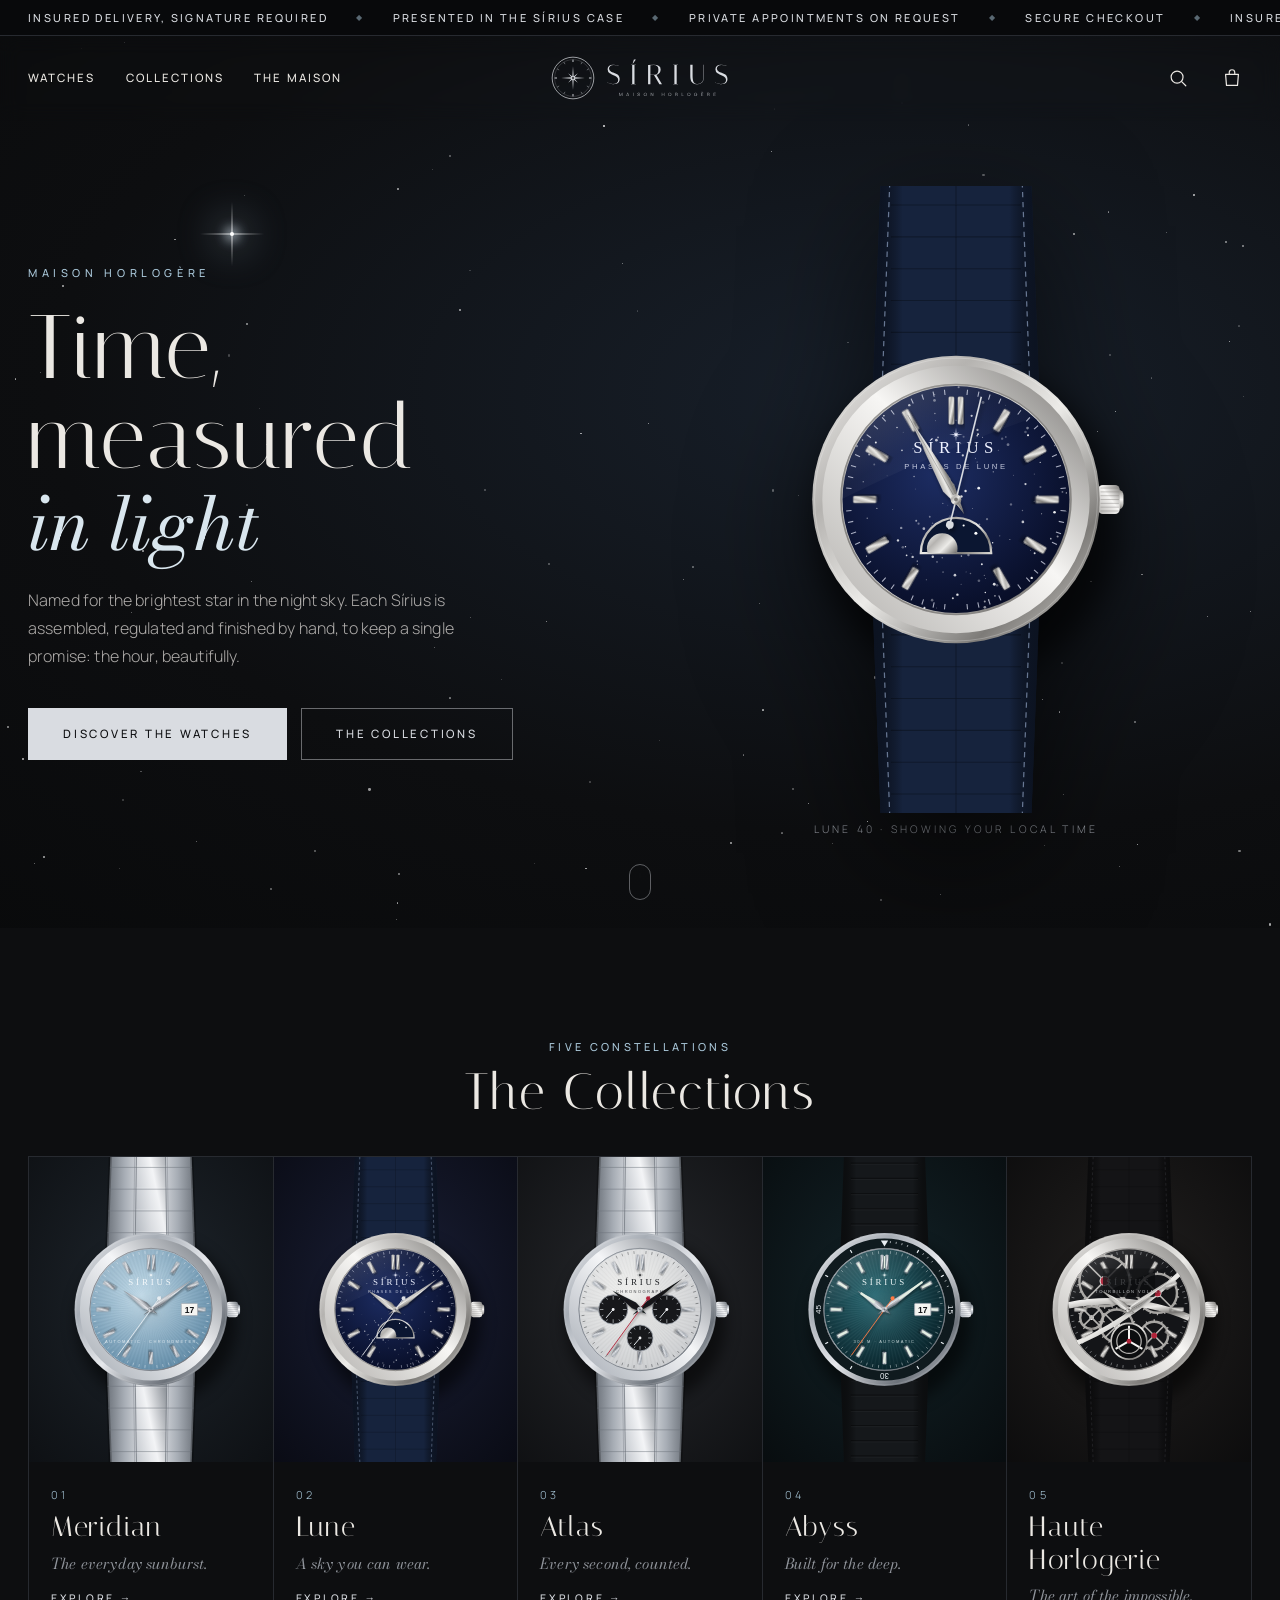
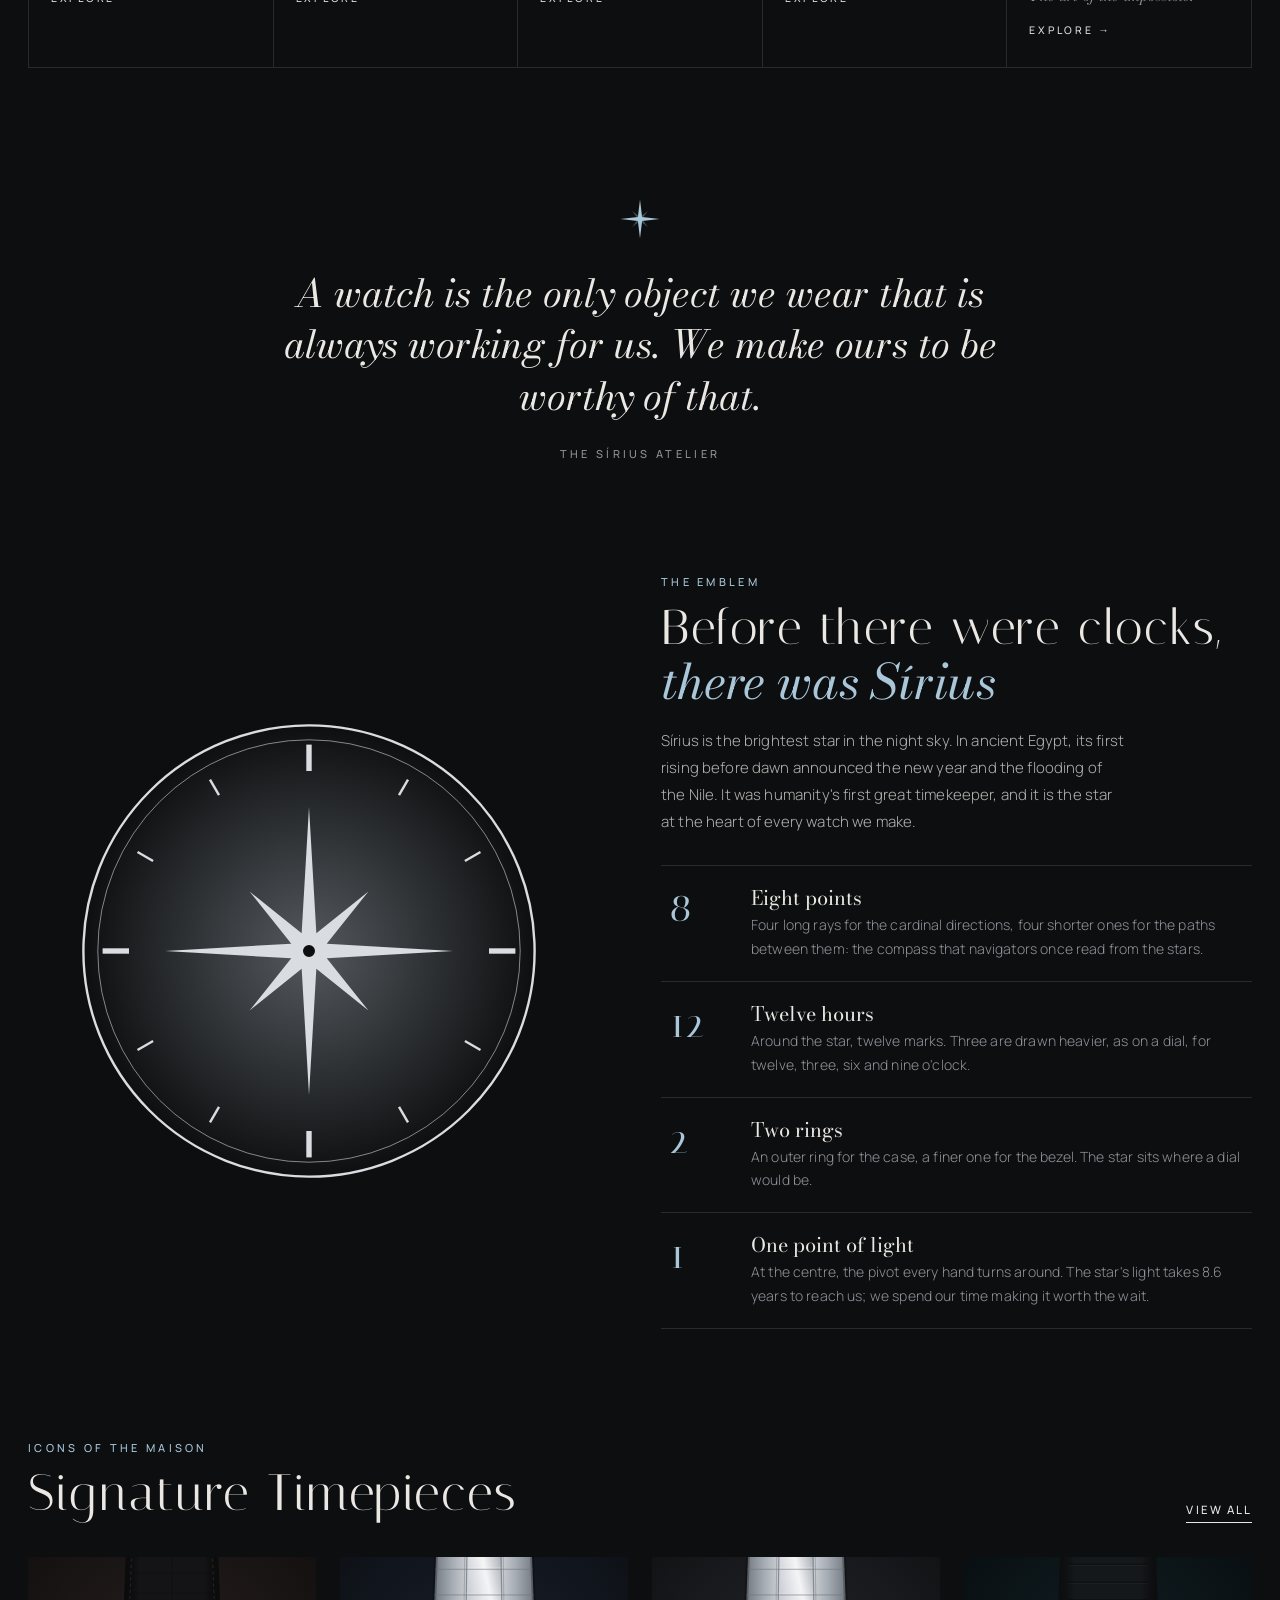
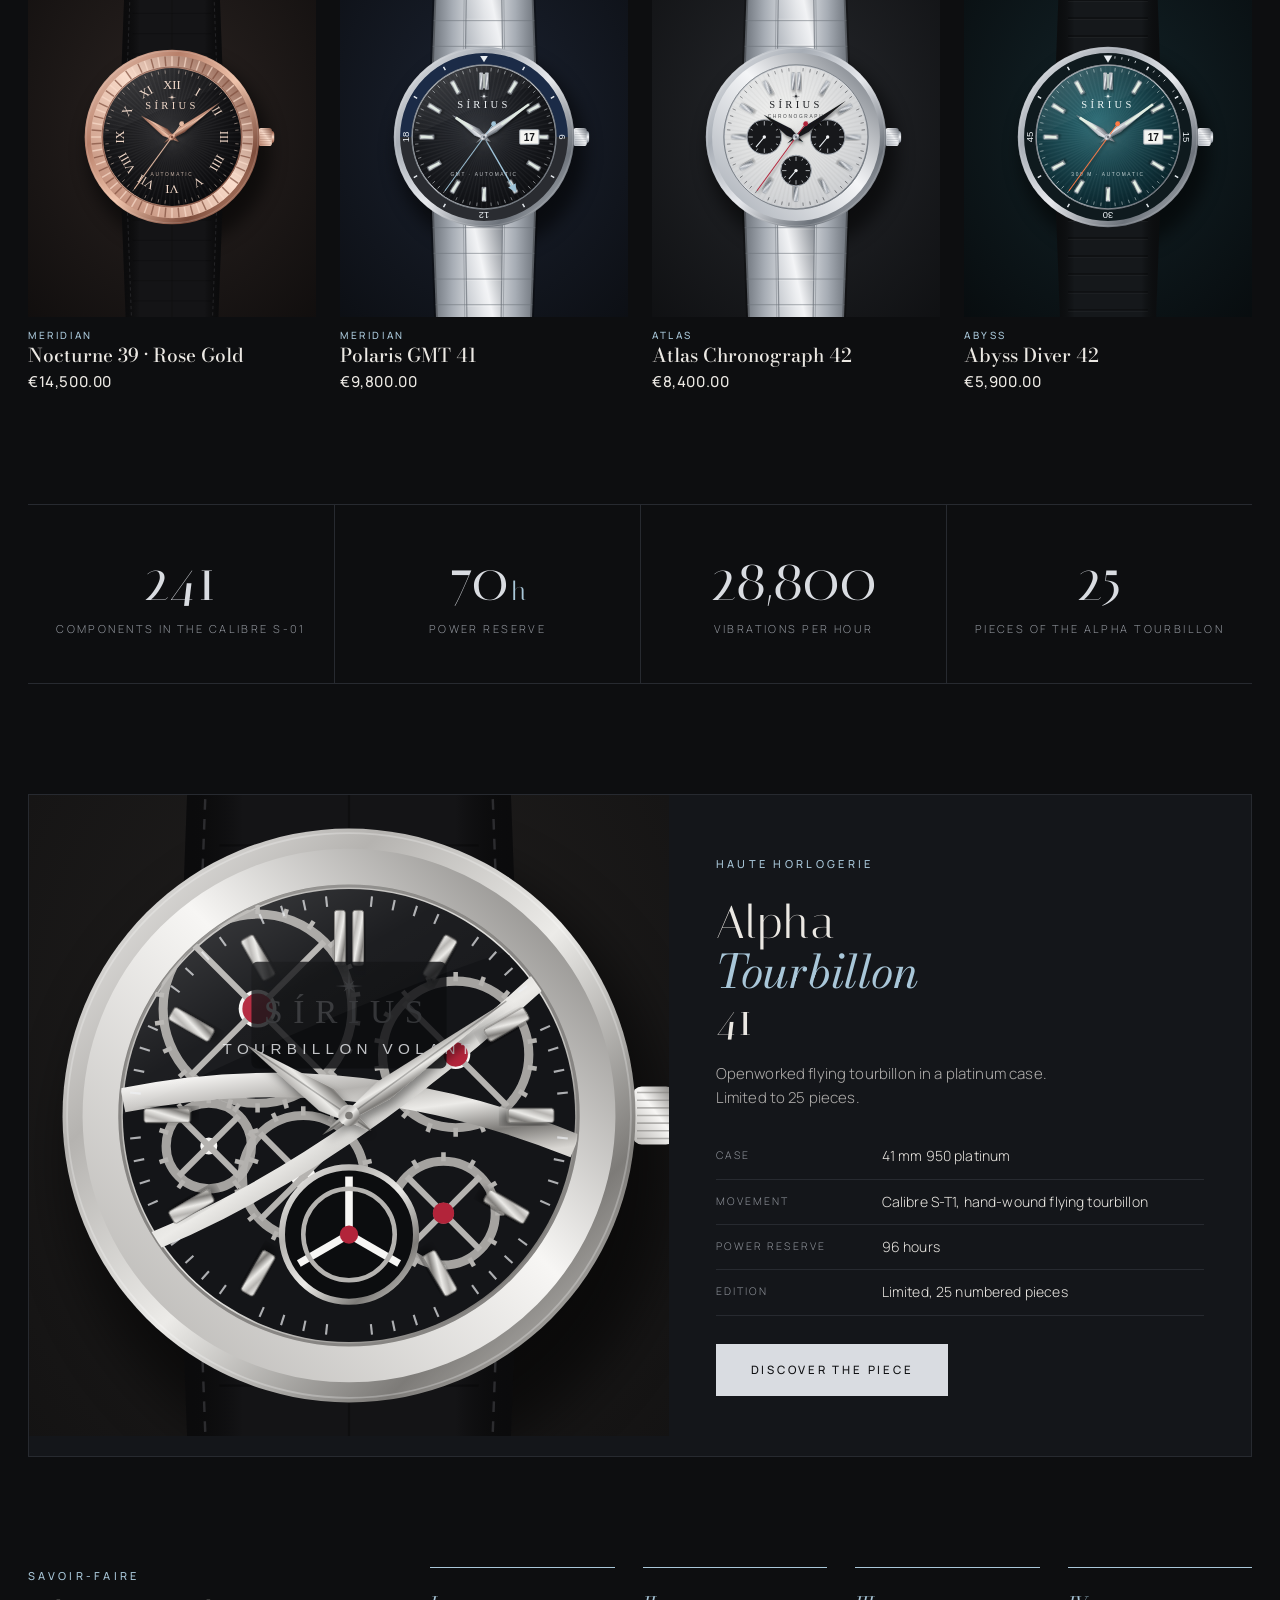
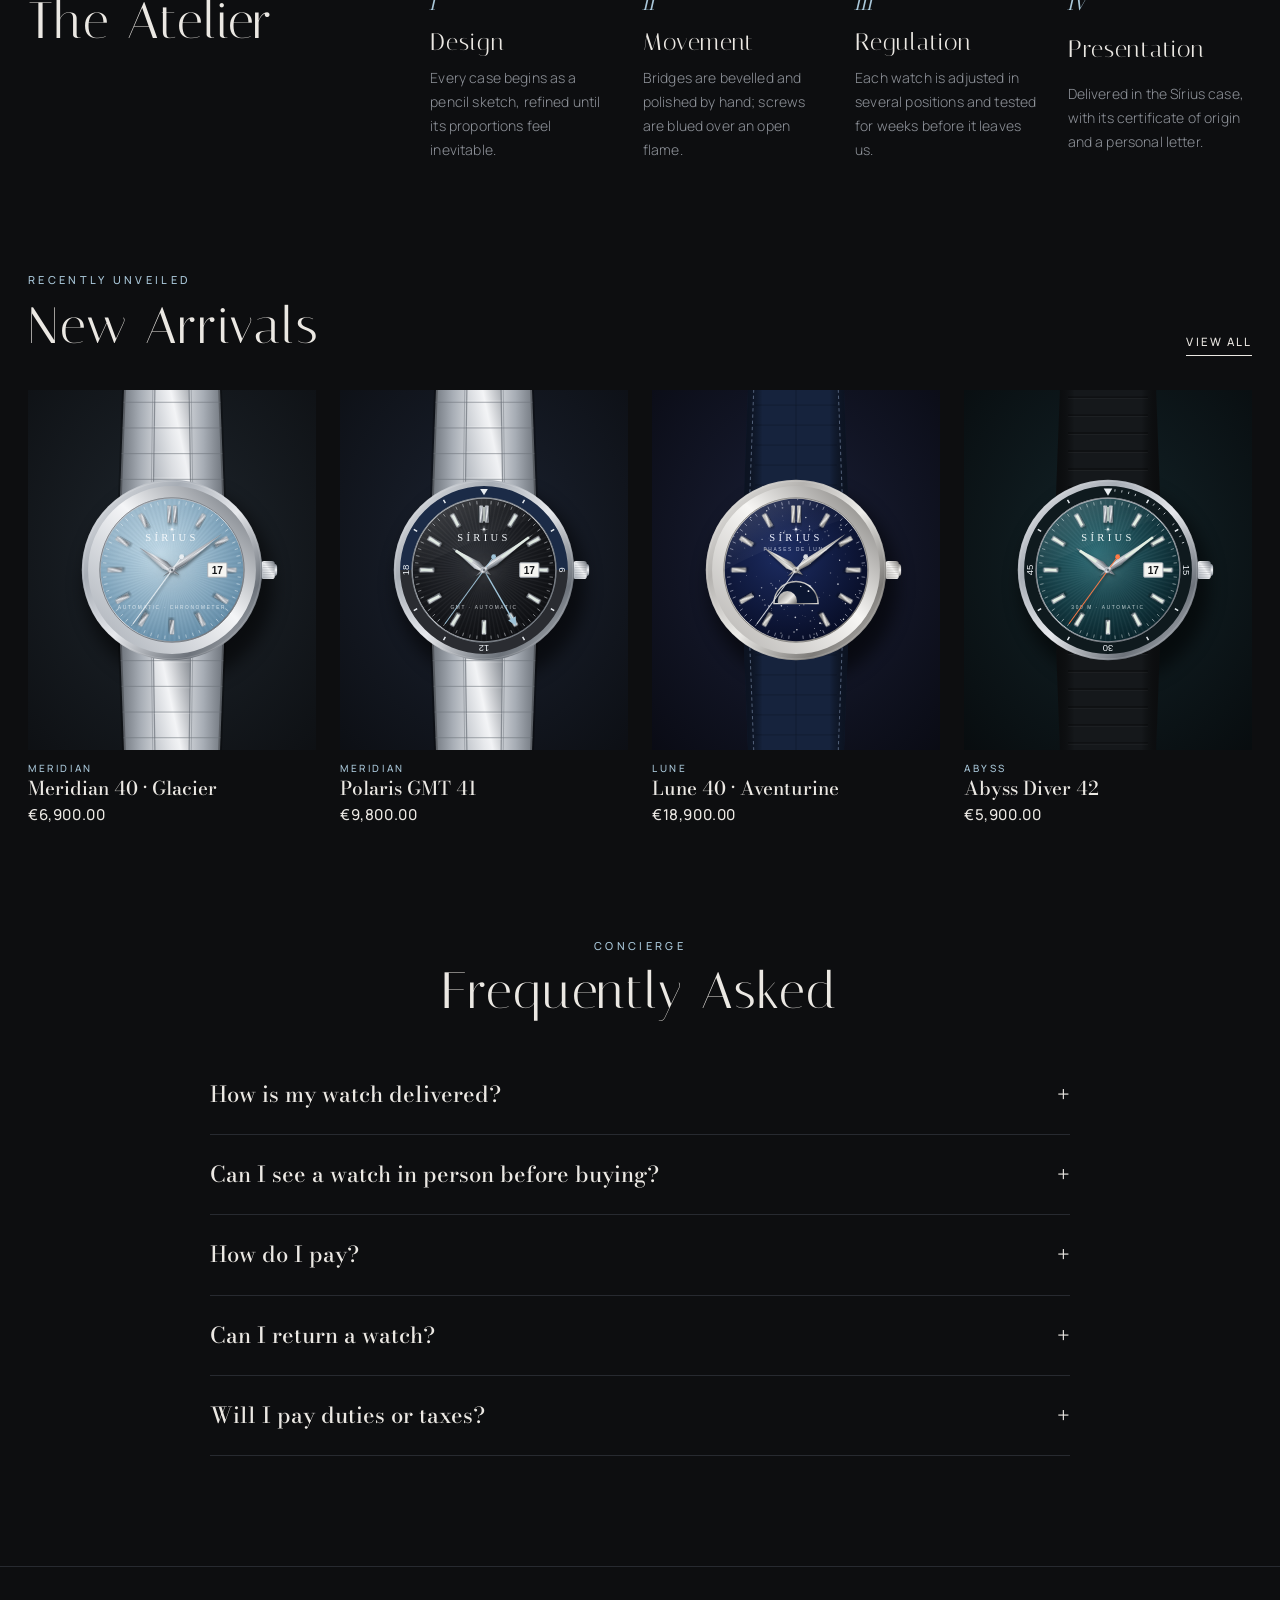
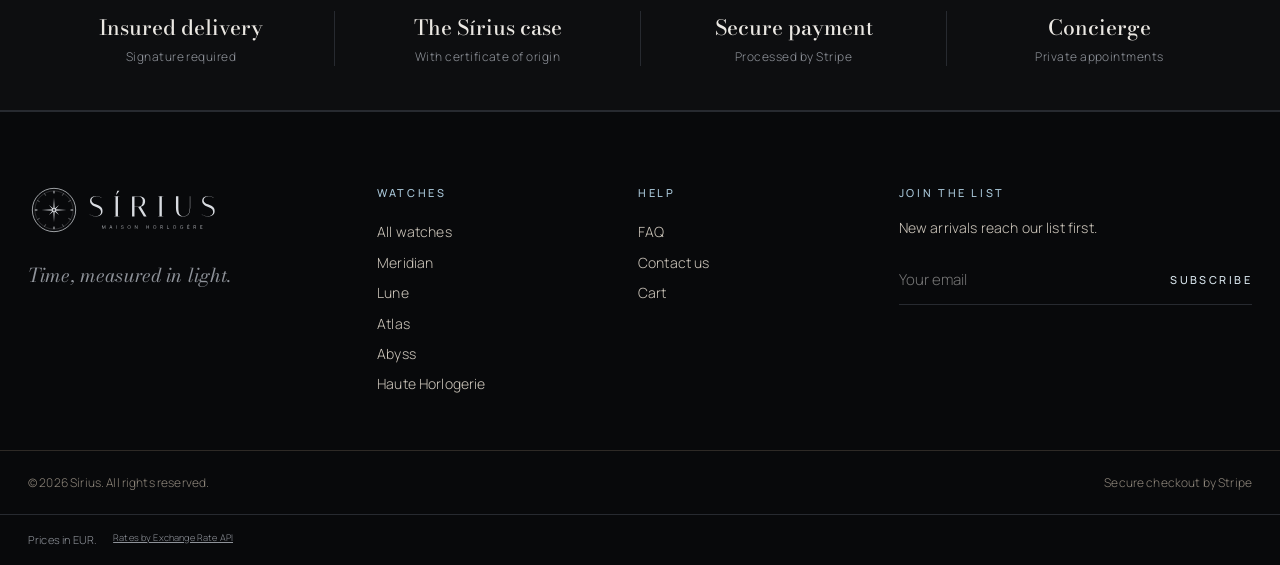
==== index.html @ 89862257 "Sírius: fine watch maison storefront - Built on the Vera/Reserve storefront: Stripe checkout, cart, " ====
<!doctype html>
<html lang="en">
<head>
  <title>Sírius — Maison Horlogère</title>
  <meta name="description" content="Sírius: fine watchmaking. Meridian, Lune, Atlas, Abyss and Haute Horlogerie timepieces.">
  <meta charset="utf-8">
  <meta name="viewport" content="width=device-width, initial-scale=1">
  <meta name="theme-color" content="#0d0e10">
  <link rel="icon" href="img/favicon.svg" type="image/svg+xml">
  <link rel="preload" href="fonts/italiana-latin-400-normal.woff2" as="font" type="font/woff2" crossorigin>
  <link rel="preload" href="fonts/manrope-latin-400-normal.woff2" as="font" type="font/woff2" crossorigin>
  <link rel="stylesheet" href="css/style.css">
  <script src="js/logo.js" defer></script>
  <script src="js/produtos.js" defer></script>
  <script src="js/relogio.js" defer></script>
  <script src="js/traducao.js" defer></script>
  <script src="js/moedas.js" defer></script>
  <script src="js/app.js" defer></script>
  <script src="js/home.js" defer></script>
</head>
<body class="home">
<main>
  <section class="hero" aria-label="Sírius">
    <div class="ceu" id="ceu" aria-hidden="true"></div>
    <div class="hero-grid">
      <div class="hero-txt">
        <small>Maison Horlogère</small>
        <h1>Time, measured <em>in light</em></h1>
        <p>Named for the brightest star in the night sky. Each Sírius is assembled, regulated and finished by hand, to keep a single promise: the hour, beautifully.</p>
        <div class="hero-ctas">
          <a href="colecao.html" class="btn btn-luz">Discover the watches</a>
          <a href="#colecoes" class="btn btn-vidro">The collections</a>
        </div>
      </div>
      <div class="hero-relogio-wrap"><div class="hero-relogio" id="hero-relogio"></div><p class="hero-legenda">Lune 40 · showing your local time</p></div>
    </div>
    <a href="#colecoes" class="hero-rolar" aria-label="Scroll down"><span></span></a>
  </section>

  <section class="secao revela" id="colecoes">
    <div class="secao-topo centro"><div><span class="sobretitulo">Five constellations</span><h2>The Collections</h2></div></div>
    <div class="colecoes-grid" id="colecoes-grid"></div>
  </section>

  <section class="manifesto revela">
    <svg class="estrela-m" viewBox="0 0 60 60" aria-hidden="true"><path d="M30 2 L33 27 L58 30 L33 33 L30 58 L27 33 L2 30 L27 27 Z" fill="currentColor"/><path d="M30 14 L32 28 L46 30 L32 32 L30 46 L28 32 L14 30 L28 28 Z" fill="currentColor" opacity=".35" transform="rotate(45 30 30)"/></svg>
    <p>A watch is the only object we wear that is always working for us. We make ours to be worthy of that.</p>
    <small>The Sírius Atelier</small>
  </section>

  <section class="secao revela" id="emblema">
    <div class="emblema">
      <div class="emblema-arte" id="emblema-arte" aria-hidden="true"></div>
      <div class="emblema-txt">
        <span class="sobretitulo">The emblem</span>
        <h2>Before there were clocks, <em>there was Sírius</em></h2>
        <p class="emblema-intro">Sírius is the brightest star in the night sky. In ancient Egypt, its first rising before dawn announced the new year and the flooding of the Nile. It was humanity's first great timekeeper, and it is the star at the heart of every watch we make.</p>
        <ol class="emblema-lista">
          <li data-parte="pontas"><span>8</span><div><h3>Eight points</h3><p>Four long rays for the cardinal directions, four shorter ones for the paths between them: the compass that navigators once read from the stars.</p></div></li>
          <li data-parte="indices"><span>12</span><div><h3>Twelve hours</h3><p>Around the star, twelve marks. Three are drawn heavier, as on a dial, for twelve, three, six and nine o'clock.</p></div></li>
          <li data-parte="anel"><span>2</span><div><h3>Two rings</h3><p>An outer ring for the case, a finer one for the bezel. The star sits where a dial would be.</p></div></li>
          <li data-parte="centro"><span>1</span><div><h3>One point of light</h3><p>At the centre, the pivot every hand turns around. The star's light takes 8.6 years to reach us; we spend our time making it worth the wait.</p></div></li>
        </ol>
      </div>
    </div>
  </section>

  <section class="secao revela">
    <div class="secao-topo"><div><span class="sobretitulo">Icons of the maison</span><h2>Signature Timepieces</h2></div><a href="colecao.html">View all</a></div>
    <div class="carrossel" data-colecao="best-sellers"></div>
  </section>

  <section class="secao revela" id="maison">
    <div class="numeros">
      <div><strong>241</strong><span>Components in the Calibre S-01</span></div>
      <div><strong>70<small>h</small></strong><span>Power reserve</span></div>
      <div><strong>28,800</strong><span>Vibrations per hour</span></div>
      <div><strong>25</strong><span>Pieces of the Alpha Tourbillon</span></div>
    </div>
  </section>

  <section class="secao revela"><div class="destaque" id="peca-destaque"></div></section>

  <section class="secao revela">
    <div class="atelier">
      <div><span class="sobretitulo">Savoir-faire</span><h2>The Atelier</h2></div>
      <ol class="etapas">
        <li><span>I</span><h3>Design</h3><p>Every case begins as a pencil sketch, refined until its proportions feel inevitable.</p></li>
        <li><span>II</span><h3>Movement</h3><p>Bridges are bevelled and polished by hand; screws are blued over an open flame.</p></li>
        <li><span>III</span><h3>Regulation</h3><p>Each watch is adjusted in several positions and tested for weeks before it leaves us.</p></li>
        <li><span>IV</span><h3>Presentation</h3><p>Delivered in the Sírius case, with its certificate of origin and a personal letter.</p></li>
      </ol>
    </div>
  </section>

  <section class="secao revela">
    <div class="secao-topo"><div><span class="sobretitulo">Recently unveiled</span><h2>New Arrivals</h2></div><a href="colecao.html?c=new-in">View all</a></div>
    <div class="carrossel" data-colecao="new-in"></div>
  </section>

  <section class="secao revela">
    <div class="secao-topo centro"><div><span class="sobretitulo">From our clients</span><h2>Testimonials</h2></div></div>
    <div id="avaliacoes-home"></div>
  </section>

  <section class="secao revela" id="faq">
    <div class="secao-topo centro"><div><span class="sobretitulo">Concierge</span><h2>Frequently Asked</h2></div></div>
    <div class="faq">
      <details><summary>How is my watch delivered?</summary><p>Every timepiece is shipped insured, in discreet packaging, and requires a signature on delivery. Tracking is sent by email.</p></details>
      <details><summary>Can I see a watch in person before buying?</summary><p>Yes. Contact our concierge to arrange a private appointment.</p></details>
      <details><summary>How do I pay?</summary><p>Pay securely by card (Visa, Mastercard, Amex and more), Apple Pay or Google Pay. Payments are processed by Stripe; we never see your card details.</p></details>
      <details><summary>Can I return a watch?</summary><p>You can request a return within 7 days of delivery, unworn, with its protective film, case and papers.</p></details>
      <details><summary>Will I pay duties or taxes?</summary><p>Depending on your country, import duties or taxes may be charged on delivery. These are set by your local customs office.</p></details>
    </div>
  </section>
</main>
</body>
</html>
---- css/style.css ----
/* fontes Sírius */
@font-face{font-family:"Italiana";font-weight:400;font-display:swap;src:url(../fonts/italiana-latin-400-normal.woff2) format("woff2")}
@font-face{font-family:"Bodoni Moda";font-weight:400;font-style:normal;font-display:swap;src:url(../fonts/bodoni-moda-latin-400-normal.woff2) format("woff2")}
@font-face{font-family:"Bodoni Moda";font-weight:500;font-style:normal;font-display:swap;src:url(../fonts/bodoni-moda-latin-500-normal.woff2) format("woff2")}
@font-face{font-family:"Bodoni Moda";font-weight:400;font-style:italic;font-display:swap;src:url(../fonts/bodoni-moda-latin-400-italic.woff2) format("woff2")}
@font-face{font-family:"Bodoni Moda";font-weight:500;font-style:italic;font-display:swap;src:url(../fonts/bodoni-moda-latin-500-italic.woff2) format("woff2")}
@font-face{font-family:"Manrope";font-weight:300;font-display:swap;src:url(../fonts/manrope-latin-300-normal.woff2) format("woff2")}
@font-face{font-family:"Manrope";font-weight:400;font-display:swap;src:url(../fonts/manrope-latin-400-normal.woff2) format("woff2")}
@font-face{font-family:"Manrope";font-weight:500;font-display:swap;src:url(../fonts/manrope-latin-500-normal.woff2) format("woff2")}
@font-face{font-family:"Manrope";font-weight:600;font-display:swap;src:url(../fonts/manrope-latin-600-normal.woff2) format("woff2")}
:root{
  --marfim:#faf7f2; --areia:#f1ebe2; --linho:#e6ddd0;
  --tinta:#171513; --cinza:#6f6860; --ouro:#a8864f; --ouro-claro:#d7c19a;
  --vinho:#5a1f24; --verde:#3f6b4a;
  --serif:"Cormorant Garamond","Didot",Georgia,serif;
  --sans:"Jost","Helvetica Neue",Arial,sans-serif;
  --max:1360px; --raio:2px;
}
*{box-sizing:border-box;margin:0;padding:0}
html{scroll-behavior:smooth}
body{background:var(--marfim);color:var(--tinta);font-family:var(--sans);font-weight:400;font-size:15px;line-height:1.6;-webkit-font-smoothing:antialiased;overflow-x:hidden}
img{display:block;max-width:100%}
a{color:inherit;text-decoration:none}
button{font:inherit;color:inherit;background:none;border:0;cursor:pointer}
input,textarea,select{font:inherit;color:inherit}
h1,h2,h3{font-family:var(--serif);font-weight:500;letter-spacing:.01em;line-height:1.15}
.ico svg{width:22px;height:22px;fill:none;stroke:currentColor;stroke-width:1.3;stroke-linecap:round;stroke-linejoin:round}

/* faixa de anúncio */
.anuncio{background:var(--tinta);color:var(--ouro-claro);overflow:hidden;white-space:nowrap;font-size:11px;letter-spacing:.22em;height:36px;display:flex;align-items:center}
.anuncio-track{display:inline-flex;gap:28px;animation:rola 60s linear infinite;padding-left:28px}
.anuncio-track i{font-style:normal;opacity:.5;font-size:8px;align-self:center}
@keyframes rola{to{transform:translateX(-50%)}}

/* topo */
.topo{position:sticky;top:0;z-index:40;background:rgba(250,247,242,.92);backdrop-filter:blur(10px);border-bottom:1px solid transparent;transition:border-color .3s,box-shadow .3s}
.topo.rolou{border-color:var(--linho);box-shadow:0 6px 24px rgba(23,21,19,.04)}
.topo-in{max-width:var(--max);margin:auto;height:76px;padding:0 28px;display:grid;grid-template-columns:1fr auto 1fr;align-items:center}
.logo img{height:46px;width:auto}
.nav-desk{display:flex;gap:30px;font-size:12px;letter-spacing:.18em;text-transform:uppercase}
.nav-desk a{position:relative;padding:6px 0}
.nav-desk a::after{content:"";position:absolute;left:0;bottom:0;height:1px;width:100%;background:currentColor;transform:scaleX(0);transform-origin:right;transition:transform .35s}
.nav-desk a:hover::after{transform:scaleX(1);transform-origin:left}
.topo .menu-btn{display:none}
.topo-acoes{justify-self:end;display:flex;gap:14px;align-items:center}
.ico{display:inline-flex;align-items:center;justify-content:center;width:40px;height:40px;position:relative}
.contador{position:absolute;top:2px;right:0;background:var(--tinta);color:var(--marfim);font-size:10px;font-weight:500;min-width:17px;height:17px;border-radius:9px;display:grid;place-items:center;padding:0 4px}

/* gavetas */
.veu{position:fixed;inset:0;background:rgba(23,21,19,.4);opacity:0;pointer-events:none;transition:opacity .35s;z-index:60}
.veu.on{opacity:1;pointer-events:auto}
.drawer,.menu-mob{position:fixed;top:0;bottom:0;z-index:70;background:var(--marfim);transition:transform .45s cubic-bezier(.2,.8,.2,1);display:flex;flex-direction:column}
.drawer{right:0;width:min(440px,100%);transform:translateX(100%)}
.menu-mob{left:0;width:min(340px,86%);transform:translateX(-100%);padding:20px 28px;gap:6px}
.menu-mob a{font-family:var(--serif);font-size:26px;padding:8px 0;border-bottom:1px solid var(--linho)}
.menu-mob .fechar{align-self:flex-end;margin-bottom:12px}
.drawer.aberto,.menu-mob.aberto{transform:none}
.drawer-topo{display:flex;justify-content:space-between;align-items:center;padding:20px 24px;border-bottom:1px solid var(--linho)}
.drawer-topo h3{font-size:26px}
.drawer-itens{flex:1;overflow:auto;padding:8px 24px}
.drawer-rodape{padding:20px 24px;border-top:1px solid var(--linho);display:grid;gap:10px}
.subtotal{display:flex;justify-content:space-between;font-size:16px}
.mini{font-size:12px;color:var(--cinza)}
.link-sub{text-align:center;font-size:12px;letter-spacing:.14em;text-transform:uppercase;text-decoration:underline;text-underline-offset:4px;color:var(--cinza)}
.vazio{text-align:center;padding:60px 0;display:grid;gap:18px;justify-items:center;color:var(--cinza)}
.vazio.grande{padding:120px 20px}
.vazio.grande h1{font-size:42px;color:var(--tinta)}

/* itens da sacola */
.item{display:grid;grid-template-columns:84px 1fr auto;gap:16px;padding:18px 0;border-bottom:1px solid var(--linho);align-items:start}
.item img{width:84px;aspect-ratio:4/5;object-fit:cover;background:var(--areia)}
.item-nome{font-family:var(--serif);font-size:19px;line-height:1.2;display:block}
.item-cor{font-size:12px;color:var(--cinza);display:block;margin:2px 0 10px}
.item-preco{text-align:right;font-weight:500;display:grid;gap:30px;justify-items:end}
.remover{font-size:11px;letter-spacing:.1em;text-transform:uppercase;color:var(--cinza);text-decoration:underline;text-underline-offset:3px;font-weight:400}
.qtd{display:inline-flex;align-items:center;border:1px solid var(--linho);height:34px}
.qtd button{width:32px;height:100%;font-size:16px}
.qtd span{min-width:26px;text-align:center;font-size:14px}
.qtd.grande{height:52px}.qtd.grande button{width:44px}

/* botões */
.btn{display:inline-flex;align-items:center;justify-content:center;gap:10px;background:var(--tinta);color:var(--marfim);height:52px;padding:0 34px;font-size:12px;letter-spacing:.22em;text-transform:uppercase;border:1px solid var(--tinta);border-radius:var(--raio);transition:background .3s,color .3s;cursor:pointer;list-style:none}
.btn:hover{background:transparent;color:var(--tinta)}
.btn-claro{background:transparent;color:var(--tinta)}
.btn-claro:hover{background:var(--tinta);color:var(--marfim)}
.btn-full{width:100%}
.btn-ouro{background:var(--marfim);color:var(--tinta);border-color:var(--marfim)}
.btn-ouro:hover{background:transparent;color:var(--marfim)}

/* seções */
.secao{max-width:var(--max);margin:auto;padding:88px 28px 0}
.secao-topo{display:flex;justify-content:space-between;align-items:end;gap:20px;margin-bottom:34px}
.secao-topo h2{font-size:clamp(32px,4vw,48px)}
.secao-topo p{color:var(--cinza);margin-top:6px}
.secao-topo a{font-size:12px;letter-spacing:.18em;text-transform:uppercase;border-bottom:1px solid;padding-bottom:3px;white-space:nowrap}
.sobretitulo{font-size:11px;letter-spacing:.32em;text-transform:uppercase;color:var(--ouro);display:block;margin-bottom:8px}

/* carrossel */
.carrossel{position:relative}
.car-trilho{display:grid;grid-auto-flow:column;grid-auto-columns:calc((100% - 72px)/4);gap:24px;overflow-x:auto;scroll-snap-type:x mandatory;scrollbar-width:none}
.car-trilho::-webkit-scrollbar{display:none}
.car-trilho .card{scroll-snap-align:start}
.car-btn{position:absolute;top:38%;z-index:5;width:46px;height:46px;border-radius:50%;background:var(--marfim);box-shadow:0 4px 18px rgba(0,0,0,.1);display:grid;place-items:center;opacity:0;transition:opacity .3s}
.carrossel:hover .car-btn{opacity:1}
.car-btn.esq{left:-14px}.car-btn.dir{right:-14px}
.car-btn svg{width:18px;height:18px;fill:none;stroke:currentColor;stroke-width:1.5}

/* card */
.card{position:relative}
.card-img{position:relative;display:block;aspect-ratio:4/5;overflow:hidden;background:var(--areia)}
.card-img img{position:absolute;inset:0;width:100%;height:100%;object-fit:cover;transition:opacity .6s,transform 1.2s cubic-bezier(.2,.8,.2,1)}
.card-img img.b{opacity:0}
.card:hover .card-img img.a{transform:scale(1.04)}
.card:hover .card-img img.b{opacity:1}
.selo-off{position:absolute;top:12px;left:12px;z-index:2;background:var(--tinta);color:var(--marfim);font-size:11px;letter-spacing:.1em;padding:4px 10px}
.add-rapido{position:absolute;left:12px;right:12px;top:calc((100%) - 0px);z-index:3}
.card .add-rapido{top:auto;bottom:auto;margin-top:-58px;position:relative;left:0;right:0;display:block;width:calc(100% - 24px);margin-left:12px;height:44px;background:rgba(250,247,242,.95);font-size:11px;letter-spacing:.18em;text-transform:uppercase;opacity:0;transform:translateY(8px);transition:.35s}
.card:hover .add-rapido{opacity:1;transform:none}
.add-rapido:hover{background:var(--tinta);color:var(--marfim)}
.card-info{padding-top:24px;display:grid;gap:2px}
.card-nome{font-family:var(--serif);font-size:20px;line-height:1.2}
.precos{display:flex;gap:10px;align-items:baseline;flex-wrap:wrap}
.precos s{color:var(--cinza);font-size:13px}
.precos strong{font-weight:500}
.precos em{font-style:normal;font-size:12px;color:var(--verde);letter-spacing:.04em}
.parc{font-size:12px;color:var(--cinza)}

/* banner duplo / editorial */
.duplo{display:grid;grid-template-columns:1fr 1fr;gap:24px}
.duplo a{position:relative;aspect-ratio:4/5;overflow:hidden;display:flex;align-items:flex-end;color:var(--marfim)}
.duplo .fundo{position:absolute;inset:0;background-size:cover;background-position:center;transition:transform 1.4s cubic-bezier(.2,.8,.2,1)}
.duplo a:hover .fundo{transform:scale(1.05)}
.duplo a::after{content:"";position:absolute;inset:0;background:linear-gradient(180deg,transparent 50%,rgba(0,0,0,.5))}
.duplo div.txt{position:relative;z-index:2;padding:36px}
.duplo h3{font-size:clamp(30px,3.4vw,46px);font-weight:400}
.duplo span{font-size:11px;letter-spacing:.24em;text-transform:uppercase;border-bottom:1px solid;padding-bottom:3px}

.manifesto{text-align:center;max-width:820px;margin:auto;padding:110px 28px 0}
.manifesto .losango{width:44px;margin:0 auto 26px;color:var(--ouro)}
.manifesto p{font-family:var(--serif);font-size:clamp(26px,3.2vw,40px);line-height:1.3;font-style:italic}
.manifesto small{display:block;margin-top:22px;font-size:11px;letter-spacing:.3em;text-transform:uppercase;color:var(--cinza)}

/* avaliações */
.aval-grid{display:grid;grid-template-columns:repeat(3,1fr);gap:24px}
.aval{background:var(--areia);padding:32px;display:grid;gap:16px;align-content:start}
.aval blockquote{font-family:var(--serif);font-size:20px;line-height:1.4}
.aval figcaption{font-size:13px;color:var(--cinza);display:flex;flex-wrap:wrap;gap:4px 8px;align-items:center}
.aval figcaption strong{color:var(--tinta);font-weight:500}
.verif{font-size:10px;letter-spacing:.14em;text-transform:uppercase;color:var(--verde);border:1px solid currentColor;padding:1px 6px}
.estrelas{color:var(--ouro);letter-spacing:3px;font-size:15px}
.estrelas i{font-style:normal;color:var(--linho)}
.aval-vazio{color:var(--cinza);padding:10px 0 24px;font-size:15px}
.aval-form-wrap{margin-top:26px}
.aval-form-wrap summary::-webkit-details-marker{display:none}
.aval-form{margin-top:20px;max-width:560px;display:grid;gap:12px}
.aval-form input,.aval-form textarea{width:100%;background:transparent;border:1px solid var(--linho);padding:14px 16px;border-radius:var(--raio);outline:none}
.aval-form input:focus,.aval-form textarea:focus{border-color:var(--tinta)}
.nota-sel{display:flex;flex-direction:row-reverse;justify-content:flex-end;gap:4px}
.nota-sel input{position:absolute;opacity:0;width:0}
.nota-sel label{font-size:28px;color:var(--linho);cursor:pointer;transition:color .2s}
.nota-sel input:checked~label,.nota-sel label:hover,.nota-sel label:hover~label{color:var(--ouro)}
.ok{font-family:var(--serif);font-size:20px;padding:10px 0}

/* faq */
.faq{max-width:860px;margin:auto}
.faq details{border-bottom:1px solid var(--linho)}
.faq summary,.pdp-info details summary{list-style:none;cursor:pointer;padding:22px 0;display:flex;justify-content:space-between;align-items:center;font-family:var(--serif);font-size:22px}
.faq summary::-webkit-details-marker,.pdp-info summary::-webkit-details-marker{display:none}
.faq summary::after,.pdp-info details summary::after{content:"+";font-family:var(--sans);font-weight:300;font-size:22px;transition:transform .3s}
.faq details[open] summary::after,.pdp-info details[open] summary::after{transform:rotate(45deg)}
.faq details p{padding:0 0 24px;color:var(--cinza);max-width:68ch}

/* selos e rodapé */
.selos{max-width:var(--max);margin:110px auto 0;padding:44px 28px;display:grid;grid-template-columns:repeat(4,1fr);border-top:1px solid var(--linho);border-bottom:1px solid var(--linho)}
.selos div{text-align:center;display:grid;gap:2px;padding:0 10px}
.selos div+div{border-left:1px solid var(--linho)}
.selos strong{font-family:var(--serif);font-size:21px;font-weight:500}
.selos span{font-size:12px;color:var(--cinza);letter-spacing:.04em}
.rodape{background:var(--tinta);color:#cfc8bd;margin-top:0}
.rodape-in{max-width:var(--max);margin:auto;padding:72px 28px 50px;display:grid;grid-template-columns:1.4fr 1fr 1fr 1.6fr;gap:40px}
.rodape-marca img{height:52px;width:auto;filter:invert(1) sepia(.35) saturate(1.4) hue-rotate(-10deg) brightness(.92)}
.rodape-marca p{margin-top:18px;font-family:var(--serif);font-size:19px;font-style:italic;color:#e9e2d6;max-width:24ch}
.rodape h4{font-family:var(--sans);font-size:11px;letter-spacing:.24em;text-transform:uppercase;color:var(--ouro-claro);font-weight:500;margin-bottom:16px}
.rodape-in>div:not(.rodape-marca) a{display:block;padding:4px 0;font-size:14px;transition:color .2s}
.rodape-in a:hover{color:#fff}
.news p{font-size:14px;margin-bottom:16px}
.news-form{display:flex;border-bottom:1px solid #5d5750}
.news-form input{flex:1;background:transparent;border:0;outline:0;padding:12px 0;color:#fff}
.news-form button{font-size:11px;letter-spacing:.22em;text-transform:uppercase;color:var(--ouro-claro)}
.news .ok{color:#fff}
.rodape-base{max-width:var(--max);margin:auto;padding:22px 28px;border-top:1px solid #2e2a26;display:flex;justify-content:space-between;gap:12px;flex-wrap:wrap;font-size:12px;color:#8d857a}
.whats-flutuante{position:fixed;right:22px;bottom:22px;z-index:50;width:56px;height:56px;border-radius:50%;background:#25d366;display:grid;place-items:center;box-shadow:0 8px 24px rgba(0,0,0,.2);transition:transform .3s}
.whats-flutuante:hover{transform:scale(1.07)}
.whats-flutuante svg{width:30px;height:30px;fill:#fff}

/* coleção */
.col-cabeca{max-width:var(--max);margin:auto;padding:64px 28px 28px;text-align:center}
.col-cabeca h1{font-size:clamp(40px,5vw,64px)}
.col-barra{max-width:var(--max);margin:auto;padding:0 28px 30px;display:flex;justify-content:space-between;align-items:center;gap:16px;flex-wrap:wrap;border-bottom:1px solid var(--linho)}
.col-barra input,.col-barra select{background:transparent;border:1px solid var(--linho);height:44px;padding:0 14px;border-radius:var(--raio);outline:none;min-width:220px}
.col-barra span{font-size:13px;color:var(--cinza)}
.grid{max-width:var(--max);margin:auto;padding:40px 28px 0;display:grid;grid-template-columns:repeat(4,1fr);gap:48px 24px}

/* produto */
.produto-wrap{max-width:var(--max);margin:auto;padding:0 28px}
.migalha{font-size:12px;color:var(--cinza);padding:24px 0;letter-spacing:.04em}
.migalha a:hover{color:var(--tinta)}
.pdp{display:grid;grid-template-columns:1.25fr 1fr;gap:64px;align-items:start}
.galeria{display:grid;grid-template-columns:76px 1fr;gap:16px;position:sticky;top:100px}
.thumbs{display:grid;gap:10px;align-content:start}
.thumbs button{aspect-ratio:4/5;overflow:hidden;opacity:.55;border:1px solid transparent;transition:.25s}
.thumbs button.ativo{opacity:1;border-color:var(--tinta)}
.thumbs img{width:100%;height:100%;object-fit:cover}
.foto-principal{position:relative;aspect-ratio:4/5;background:var(--areia);overflow:hidden}
.foto-principal img{width:100%;height:100%;object-fit:cover}
.pdp-info{display:grid;gap:18px;padding-top:6px}
.pdp-info h1{font-size:clamp(36px,3.6vw,52px)}
.pdp-nota{display:flex;gap:8px;align-items:center;font-size:13px;color:var(--cinza)}
.precos.grande s{font-size:16px}.precos.grande strong{font-size:26px}
.opcao span{font-size:13px;letter-spacing:.06em}
.cores{display:flex;gap:8px;flex-wrap:wrap;margin-top:10px}
.cores button{border:1px solid var(--linho);padding:9px 16px;font-size:13px;transition:.2s}
.cores button.ativo{border-color:var(--tinta);background:var(--tinta);color:var(--marfim)}
.pdp-acoes{display:grid;grid-template-columns:auto 1fr;gap:12px;margin-top:6px}
.garantias{list-style:none;display:grid;gap:6px;font-size:14px;padding:18px 0;border-top:1px solid var(--linho);border-bottom:1px solid var(--linho);color:var(--cinza)}
.pdp-info details{border-bottom:1px solid var(--linho)}
.pdp-info details summary{font-size:19px;padding:16px 0}
.pdp-info details p{padding:0 0 18px;color:var(--cinza)}

/* carrinho */
.carrinho-wrap{max-width:var(--max);margin:auto;padding:0 28px}
.titulo-pag{font-size:clamp(40px,5vw,60px);padding:56px 0 30px}
.carrinho-grid{display:grid;grid-template-columns:1.6fr 1fr;gap:56px;align-items:start}
.carrinho-itens .item{grid-template-columns:120px 1fr auto}
.carrinho-itens .item img{width:120px}
.resumo{background:var(--areia);padding:32px;display:grid;gap:14px;position:sticky;top:100px}
.resumo h3{font-size:26px;margin-bottom:6px}
.linha{display:flex;justify-content:space-between;font-size:14px}
.linha.total{font-size:17px;padding-top:14px;border-top:1px solid var(--linho)}
.verde{color:var(--verde)}

/* revelar */
.revela{opacity:0;transform:translateY(26px);transition:opacity 1s,transform 1s cubic-bezier(.2,.8,.2,1)}
.revela.visivel{opacity:1;transform:none}

/* responsivo */
@media (max-width:1000px){
  .car-trilho{grid-auto-columns:calc((100% - 32px)/2.3);gap:16px}
  .grid{grid-template-columns:repeat(3,1fr)}
  .aval-grid{grid-template-columns:1fr 1fr}
  .rodape-in{grid-template-columns:1fr 1fr}
  .pdp{grid-template-columns:1fr;gap:28px}
  .galeria{position:static}
  .carrinho-grid{grid-template-columns:1fr}
}
@media (max-width:720px){
  .topo-in{height:64px;padding:0 12px}
  .nav-desk{display:none}.topo .menu-btn{display:inline-flex;justify-self:start}
  .logo img{height:38px}
  .secao{padding:64px 16px 0}
  .car-trilho{grid-auto-columns:72%}
  .car-btn{display:none}
  .grid{grid-template-columns:1fr 1fr;padding:28px 16px 0;gap:36px 12px}
  .card .add-rapido{opacity:1;transform:none;height:38px;font-size:10px;letter-spacing:.12em;margin-top:-50px;width:calc(100% - 16px);margin-left:8px}
  .card-nome{font-size:17px}
  .duplo{grid-template-columns:1fr}
  .aval-grid{grid-template-columns:1fr}
  .selos{grid-template-columns:1fr 1fr;gap:26px 0;padding:36px 16px;margin-top:80px}
  .selos div:nth-child(3){border-left:0}
  .rodape-in{grid-template-columns:1fr;padding:56px 16px 36px}
  .hero-txt{padding:0 18px 80px}
  .hero-dots{left:18px;right:auto}
  .galeria{grid-template-columns:1fr}
  .thumbs{grid-auto-flow:column;grid-auto-columns:64px;order:2;overflow-x:auto}
  .produto-wrap,.carrinho-wrap,.col-barra,.col-cabeca{padding-left:16px;padding-right:16px}
  .col-barra input,.col-barra select{min-width:0;flex:1}
  .carrinho-itens .item{grid-template-columns:84px 1fr auto}
  .carrinho-itens .item img{width:84px}
}
@media (prefers-reduced-motion:reduce){*{animation:none!important;transition:none!important}.revela{opacity:1;transform:none}}
.produto-wrap .secao{padding-left:0;padding-right:0}

/* ===== tipografia padronizada =====
   Títulos: Cormorant Garamond 500 · Texto: Jost 400 · Rótulos: Jost 500 caixa-alta */
body{font-weight:300;font-size:15px;letter-spacing:.01em}
h1,h2,h3,.card-nome,.item-nome,.faq summary,.pdp-info details summary,.manifesto p,.aval blockquote,.selos strong,.ok,.menu-mob a{font-family:var(--serif);font-weight:500;letter-spacing:0}
.btn,.sobretitulo,.secao-topo a,.nav-desk a,.add-rapido,.link-sub,.remover,.rodape h4,.news-form button,.anuncio,.selo-off,.verif,.duplo span,.hero-txt small,.manifesto small{font-family:var(--sans);font-weight:500;text-transform:uppercase}
.btn{letter-spacing:.2em;font-size:11.5px}
.sobretitulo,.hero-txt small,.manifesto small{letter-spacing:.3em;font-size:11px}
.secao-topo a,.nav-desk a,.duplo span,.link-sub{letter-spacing:.18em;font-size:11.5px}
.precos strong,.subtotal strong,.linha strong,.item-preco{font-family:var(--sans);font-weight:500;letter-spacing:.02em}
.secao-topo.centro{justify-content:center;text-align:center}

/* logo vetorial */
.logo{display:inline-flex;color:var(--tinta)}
.logo svg{height:46px;width:auto;display:block}
.rodape-marca .logo{color:var(--ouro-claro)}
.rodape-marca .logo svg{height:52px}

/* topo transparente sobre a foto (página inicial) */
body.home .topo{position:fixed;left:0;right:0;top:36px;background:transparent;color:var(--marfim);transition:top .35s,background .35s,color .35s,border-color .35s}
body.home .topo .logo{color:var(--marfim)}
body.home .topo .contador{background:var(--marfim);color:var(--tinta)}
body.home .topo.rolou{top:0;background:rgba(250,247,242,.94);color:var(--tinta)}
body.home .topo.rolou .logo{color:var(--tinta)}
body.home .topo.rolou .contador{background:var(--tinta);color:var(--marfim)}

/* ===== banner principal: tela cheia, efeito espelho negro ===== */
.hero{position:relative;height:calc(100vh - 36px);height:calc(100svh - 36px);min-height:560px;overflow:hidden;background:#0b0a09;display:flex;align-items:center;justify-content:center;text-align:center}
.hero-foto{position:absolute;inset:0;background-size:cover;background-position:center 35%;transform:scale(1.08);animation:aproxima 9s cubic-bezier(.2,.7,.2,1) forwards;filter:saturate(.9) contrast(1.05)}
@keyframes aproxima{to{transform:scale(1)}}
.hero-espelho{position:absolute;inset:0;pointer-events:none;
  background:
    linear-gradient(115deg,rgba(255,255,255,.10) 0%,rgba(255,255,255,.03) 22%,rgba(255,255,255,0) 38%),
    radial-gradient(90% 70% at 50% 50%,rgba(8,7,6,.42) 0%,rgba(8,7,6,.62) 70%,rgba(8,7,6,.82) 100%),
    linear-gradient(180deg,rgba(8,7,6,.55) 0%,rgba(8,7,6,.2) 30%,rgba(8,7,6,.35) 65%,rgba(8,7,6,.85) 100%);
  backdrop-filter:blur(1.5px) brightness(.85);-webkit-backdrop-filter:blur(1.5px) brightness(.85)}
.hero-espelho::after{content:"";position:absolute;left:0;right:0;bottom:0;height:1px;background:linear-gradient(90deg,transparent,rgba(215,193,154,.6),transparent)}
.hero-txt{position:relative;z-index:2;color:var(--marfim);max-width:860px;padding:90px 24px 40px;display:grid;justify-items:center}
.hero-txt small{color:var(--ouro-claro);animation:sobe 1s .2s both}
.hero-txt h1{font-size:clamp(52px,8.2vw,116px);font-weight:400;line-height:1.02;margin:18px 0 22px;text-shadow:0 2px 30px rgba(0,0,0,.35);animation:sobe 1.1s .35s both}
.hero-txt h1 em{font-style:italic;color:var(--ouro-claro)}
.hero-txt p{font-size:17px;font-weight:300;color:rgba(250,247,242,.85);max-width:40ch;margin-bottom:34px;animation:sobe 1.1s .5s both}
.hero-ctas{display:flex;gap:14px;flex-wrap:wrap;justify-content:center;animation:sobe 1.1s .65s both}
@keyframes sobe{from{opacity:0;transform:translateY(22px)}}
.btn-luz{background:var(--marfim);color:var(--tinta);border-color:var(--marfim)}
.btn-luz:hover{background:transparent;color:var(--marfim)}
.btn-vidro{background:rgba(250,247,242,.08);color:var(--marfim);border-color:rgba(250,247,242,.55);backdrop-filter:blur(6px);-webkit-backdrop-filter:blur(6px)}
.btn-vidro:hover{background:var(--marfim);color:var(--tinta)}
.hero-rolar{position:absolute;z-index:2;bottom:28px;left:50%;transform:translateX(-50%);width:22px;height:36px;border:1px solid rgba(250,247,242,.6);border-radius:12px}
.hero-rolar span{position:absolute;left:50%;top:7px;width:2px;height:7px;margin-left:-1px;background:var(--marfim);border-radius:2px;animation:rola-ind 1.8s infinite}
@keyframes rola-ind{0%{opacity:0;transform:translateY(0)}40%{opacity:1}100%{opacity:0;transform:translateY(12px)}}
.fb2{background:radial-gradient(120% 90% at 25% 35%,#6b2a2f 0,#3a1518 55%,#140a0b 100%)}
.fb3{background:radial-gradient(120% 90% at 70% 40%,#c7b294 0,#7a6650 50%,#2a221b 100%)}
.produto-wrap .secao{padding-left:0;padding-right:0}

@media (max-width:720px){
  .logo svg{height:38px}
  body.home .topo{top:36px}
  .hero{min-height:600px}
  .hero-foto{background-position:30% center}
  .hero-txt h1{font-size:50px}
  .hero-txt p{font-size:15px}
  .hero-ctas .btn{padding:0 24px}
}
@media (prefers-reduced-motion:reduce){.hero-foto{transform:none}}

/* pagamentos e trustpilot */
.pagamentos{display:grid;gap:12px;justify-items:center;padding:6px 0 2px;text-align:center}
.pagamentos p{display:flex;align-items:center;gap:8px;font-size:12px;letter-spacing:.06em;color:var(--cinza)}
.pagamentos p svg{width:15px;height:15px;fill:none;stroke:currentColor;stroke-width:1.5}
.pagamentos ul{list-style:none;display:flex;flex-wrap:wrap;justify-content:center;gap:6px}
.pagamentos li{font-family:var(--sans);font-weight:500;font-size:10.5px;letter-spacing:.06em;border:1px solid var(--linho);background:#fff;border-radius:4px;padding:5px 9px;color:var(--tinta);white-space:nowrap}
.drawer .pagamentos,.resumo .pagamentos{padding-top:0}
.aviso-erro{font-size:13px;color:var(--vinho);text-align:center}
.centro{text-align:center}
.tp-hero{margin-top:26px;min-height:24px;width:min(420px,90vw);animation:sobe 1.1s .8s both}
.tp-link{display:block;margin-top:24px}
.pdp-nota{min-height:24px}
button[disabled]{opacity:.6;cursor:wait}
.pagamentos li{border:0;background:none;padding:0}
.pagamentos li img{width:46px;height:auto;display:block;border-radius:4px;box-shadow:0 0 0 1px var(--linho)}
.pagamentos small{font-size:11.5px;color:var(--cinza)}
.aval.demo{position:relative;border:1px dashed var(--ouro-claro)}
.demo-tag{position:absolute;top:12px;right:12px;font-size:10px;font-weight:500;letter-spacing:.14em;text-transform:uppercase;background:var(--ouro-claro);color:var(--tinta);padding:2px 8px}
.demo-aviso{font-size:12px;color:var(--vinho);margin-bottom:16px}

/* banner principal no celular: foto vertical */
@media (max-width:720px){
  .hero-foto{background-image:url(../img/banners/banner-1-mobile.jpg)!important;background-position:center 20%}
}
@media (max-width:720px){
  .hero{align-items:flex-end}
  .hero-txt{padding:0 20px 84px}
  .hero-txt h1{font-size:46px;margin:12px 0 14px}
  .hero-txt p{margin-bottom:24px}
  .hero-rolar{display:none}
  .hero-espelho{background:
    linear-gradient(115deg,rgba(255,255,255,.08) 0%,rgba(255,255,255,0) 35%),
    linear-gradient(180deg,rgba(8,7,6,.5) 0%,rgba(8,7,6,.12) 22%,rgba(8,7,6,.18) 42%,rgba(8,7,6,.72) 66%,rgba(8,7,6,.92) 100%)}
}

/* ===== avaliações: faixa contínua, estilo Vera ===== */
.rv-secao .secao-topo{justify-content:center;text-align:center}
.rv-summary{display:flex;flex-direction:column;align-items:center;gap:10px;margin:-14px 0 40px;font-size:13px;color:var(--cinza);letter-spacing:.04em}
.rv-summary b{font-family:var(--serif);font-size:20px;font-weight:500;color:var(--tinta);letter-spacing:0}
.rv-stars{display:inline-flex;gap:4px}
.rv-stars i{width:18px;height:18px;color:var(--linho)}
.rv-stars i.on{color:var(--ouro)}
.rv-stars svg{width:100%;height:100%;fill:currentColor}
.rv-stars.sm i{width:13px;height:13px}
.rv-marquee{overflow:hidden;margin:0 -28px;padding:6px 0 14px;
  -webkit-mask-image:linear-gradient(90deg,transparent,#000 8%,#000 92%,transparent);mask-image:linear-gradient(90deg,transparent,#000 8%,#000 92%,transparent)}
.rv-faixa{display:flex;gap:24px;width:max-content;animation:rv-rola var(--dur,40s) linear infinite}
.rv-marquee:hover .rv-faixa{animation-play-state:paused}
@keyframes rv-rola{to{transform:translateX(calc(-50% - 12px))}}
.rv-card{position:relative;width:340px;flex-shrink:0;background:#fffdf9;border:1px solid var(--linho);padding:34px 30px 28px;display:grid;gap:16px;align-content:start;text-align:center;justify-items:center;transition:transform .5s cubic-bezier(.2,.8,.2,1),box-shadow .5s,border-color .5s}
.rv-card::before{content:"";position:absolute;inset:6px;border:1px solid transparent;transition:border-color .5s;pointer-events:none}
.rv-card:hover{transform:translateY(-5px);box-shadow:0 18px 40px rgba(23,21,19,.07);border-color:var(--ouro-claro)}
.rv-card:hover::before{border-color:rgba(215,193,154,.45)}
.rv-card h3{font-family:var(--serif);font-weight:500;font-size:23px;line-height:1.2}
.rv-card p{font-family:var(--serif);font-style:italic;font-size:17.5px;line-height:1.5;color:#3d3833}
.rv-card footer{display:flex;flex-wrap:wrap;justify-content:center;gap:4px 10px;font-size:10.5px;letter-spacing:.2em;text-transform:uppercase;color:var(--cinza);padding-top:14px;border-top:1px solid var(--linho);width:60%}
.rv-nome{color:var(--tinta);font-weight:500}
.rv-verified{color:var(--verde)}
.rv-card.demo{border-style:dashed}
.demo-tag{position:absolute;top:10px;right:10px}
.demo-aviso{text-align:center}
.pdp-nota{display:flex;align-items:center;gap:8px;font-size:13px;color:var(--cinza)}
@media (max-width:720px){.rv-marquee{margin:0 -16px}.rv-card{width:282px;padding:28px 22px 24px}.rv-card p{font-size:16.5px}}
@media (prefers-reduced-motion:reduce){.rv-faixa{animation:none}.rv-marquee{overflow-x:auto}}


/* =====================================================
   SÍRIUS — obsidiana, platina e azul-gelo
   ===================================================== */
:root{
  --marfim:#0d0e10; --areia:#15171a; --linho:#272a30; --tinta:#ebe8e3; --cinza:#8f939a;
  --ouro:#a9c7d9; --ouro-claro:#d9e6ee; --vinho:#e58a8a; --verde:#9cc9b4;
  --gelo:#a9c7d9; --platina:#d9dce1; --superficie:#14161a; --superficie-2:#1b1e23;
  --serif:"Bodoni Moda",Georgia,serif; --display:"Italiana","Bodoni Moda",serif; --sans:"Manrope","Helvetica Neue",Arial,sans-serif;
}
html{background:var(--marfim)}
body{background:var(--marfim);color:var(--tinta);font-family:var(--sans);font-weight:300;letter-spacing:.01em}
::selection{background:var(--gelo);color:#0d0e10}
h1,h2,.secao-topo h2,.col-cabeca h1,.titulo-pag,.vazio.grande h1,.pdp-info h1{font-family:var(--display);font-weight:400;letter-spacing:.04em}
h2 em,h1 em{font-family:var(--serif);font-style:italic;font-weight:400;letter-spacing:0;color:var(--gelo)}
.secao-topo h2{font-size:clamp(34px,4vw,54px)}
h3,.card-nome,.item-nome,.faq summary,.pdp-info details summary,.manifesto p,.aval blockquote,.selos strong,.ok,.menu-mob a,.rv-card h3,.rv-card p{font-family:var(--serif)}
.sobretitulo{color:var(--gelo)}
.secao{padding-top:110px}
.anuncio{background:#08090b;color:var(--platina);border-bottom:1px solid var(--linho)}
.anuncio-track i{color:var(--gelo)}

/* topo */
.topo{background:rgba(13,14,16,.86);color:var(--tinta);border-bottom:1px solid transparent}
.topo.rolou{border-color:var(--linho);box-shadow:0 10px 30px rgba(0,0,0,.35)}
.topo-in{height:84px}
.nav-esq{justify-content:flex-start}
.logo{color:var(--platina)}
.logo svg{height:50px}
.contador{background:var(--gelo);color:#0d0e10}
body.home .topo{position:fixed;left:0;right:0;top:36px;background:transparent;color:var(--tinta)}
body.home .topo.rolou{top:0;background:rgba(13,14,16,.92);color:var(--tinta)}
body.home .topo .logo,body.home .topo.rolou .logo{color:var(--platina)}
body.home .topo .contador,body.home .topo.rolou .contador{background:var(--gelo);color:#0d0e10}

/* gavetas */
.drawer,.menu-mob{background:var(--superficie)}
.veu{background:rgba(0,0,0,.6)}
.menu-mob a{border-color:var(--linho)}

/* botões */
.btn{background:var(--platina);color:#0d0e10;border-color:var(--platina);border-radius:0;font-family:var(--sans);font-weight:500;letter-spacing:.24em}
.btn:hover{background:transparent;color:var(--platina)}
.btn-claro,.btn-vidro{background:transparent;color:var(--platina);border-color:rgba(217,220,225,.45)}
.btn-claro:hover,.btn-vidro:hover{background:var(--platina);color:#0d0e10}
.btn-luz{background:var(--platina);color:#0d0e10;border-color:var(--platina)}
.btn-luz:hover{background:transparent;color:var(--platina)}

/* hero: céu noturno + relógio vivo */
.hero{position:relative;height:auto;min-height:calc(100svh - 36px);background:radial-gradient(120% 90% at 70% 40%,#18202b 0%,#0d0e10 55%,#08090a 100%);display:block;overflow:hidden;text-align:left}
.ceu{position:absolute;inset:0;pointer-events:none}
.ceu i{position:absolute;width:var(--s);height:var(--s);border-radius:50%;background:#fff;opacity:var(--o);animation:cintila var(--d) ease-in-out infinite alternate}
@keyframes cintila{to{opacity:calc(var(--o) * .25)}}
.ceu .sirius{position:absolute;left:18%;top:22%;width:4px;height:4px;border-radius:50%;background:#fff;box-shadow:0 0 12px 4px rgba(217,230,238,.9),0 0 40px 12px rgba(169,199,217,.35)}
.ceu .sirius::before,.ceu .sirius::after{content:"";position:absolute;left:50%;top:50%;width:64px;height:1px;background:linear-gradient(90deg,transparent,rgba(255,255,255,.9),transparent);transform:translate(-50%,-50%)}
.ceu .sirius::after{transform:translate(-50%,-50%) rotate(90deg)}
.hero-grid{position:relative;z-index:2;max-width:var(--max);margin:0 auto;padding:150px 28px 90px;display:grid;grid-template-columns:1fr 1fr;gap:40px;align-items:center;min-height:calc(100svh - 36px)}
.hero-txt{padding:0;max-width:none;display:block;color:var(--tinta);margin:0}
.hero-txt small{font-family:var(--sans);font-weight:500;letter-spacing:.42em;font-size:11px;color:var(--gelo)}
.hero-txt h1{font-family:var(--display);font-weight:400;font-size:clamp(52px,7vw,104px);line-height:1;letter-spacing:.02em;margin:22px 0 26px;max-width:9ch;text-shadow:none}
.hero-txt h1 em{display:block;font-size:.82em;margin-top:.06em}
.hero-txt p{font-size:16px;line-height:1.75;color:rgba(235,232,227,.72);max-width:44ch;margin-bottom:38px}
.hero-ctas{justify-content:flex-start}
.hero-relogio-wrap{display:grid;justify-items:center;gap:8px}
.hero-relogio{width:min(520px,100%);aspect-ratio:680/820;filter:drop-shadow(0 40px 60px rgba(0,0,0,.6))}
.hero-relogio svg{width:100%;height:100%;display:block}
.hero-legenda{font-size:10.5px;letter-spacing:.3em;text-transform:uppercase;color:var(--cinza)}
.hero-rolar{border-color:rgba(217,220,225,.4)}

/* coleções */
.colecoes-grid{display:grid;grid-template-columns:repeat(5,1fr);gap:1px;background:var(--linho);border:1px solid var(--linho)}
.col-tile{background:var(--marfim);display:grid;grid-template-rows:auto 1fr;transition:background .5s}
.col-tile:hover{background:var(--superficie-2)}
.col-img{aspect-ratio:4/5;overflow:hidden}
.col-img img{width:100%;height:100%;object-fit:cover;transition:transform 1.4s cubic-bezier(.2,.8,.2,1)}
.col-tile:hover .col-img img{transform:scale(1.05)}
.col-txt{padding:24px 22px 28px;display:grid;gap:8px;align-content:start}
.col-num{font-family:var(--sans);font-size:11px;letter-spacing:.3em;color:var(--gelo)}
.col-txt h3{font-family:var(--display);font-weight:400;font-size:28px;letter-spacing:.04em}
.col-txt p{font-family:var(--serif);font-style:italic;color:var(--cinza);font-size:15px}
.col-link{font-size:10.5px;font-weight:500;letter-spacing:.26em;text-transform:uppercase;color:var(--platina);margin-top:6px}
.col-link::after{content:" →"}

/* manifesto */
.manifesto{padding-top:130px}
.estrela-m{width:42px;height:42px;color:var(--gelo);margin:0 auto 28px;display:block}
.manifesto p{font-family:var(--serif);font-style:italic;font-weight:400;font-size:clamp(26px,3vw,40px);line-height:1.35;color:var(--tinta)}

/* emblema */
.emblema{display:grid;grid-template-columns:1fr 1.05fr;gap:70px;align-items:center}
.emblema-arte{color:var(--platina);max-width:480px;width:100%;justify-self:center}
.emblema-arte svg{width:100%;height:auto;display:block}
.emblema-arte .parte{transition:opacity .5s,color .5s,filter .5s}
.emblema-arte .pontas{animation:gira 120s linear infinite;transform-origin:200px 200px}
@keyframes gira{to{transform:rotate(360deg)}}
.emblema[data-ativo] .emblema-arte .parte{opacity:.18}
.emblema[data-ativo="pontas"] .pontas,.emblema[data-ativo="indices"] .indices,.emblema[data-ativo="anel"] .anel,.emblema[data-ativo="centro"] .centro{opacity:1;color:var(--gelo);filter:drop-shadow(0 0 10px rgba(169,199,217,.7))}
.emblema-txt h2{font-size:clamp(34px,3.8vw,52px);line-height:1.08;margin:12px 0 20px}
.emblema-txt h2 em{display:block}
.emblema-intro{color:rgba(235,232,227,.75);line-height:1.8;max-width:52ch;margin-bottom:30px}
.emblema-lista{list-style:none;display:grid;border-top:1px solid var(--linho)}
.emblema-lista li{display:grid;grid-template-columns:64px 1fr;gap:18px;padding:20px 8px;border-bottom:1px solid var(--linho);cursor:default;transition:background .4s;outline:none}
.emblema-lista li.ativo,.emblema-lista li:focus-visible{background:var(--superficie-2)}
.emblema-lista li>span{font-family:var(--display);font-size:42px;line-height:1;color:var(--gelo)}
.emblema-lista h3{font-family:var(--serif);font-weight:400;font-size:20px;margin-bottom:4px}
.emblema-lista p{font-size:14px;line-height:1.7;color:var(--cinza)}

/* números */
.numeros{display:grid;grid-template-columns:repeat(4,1fr);border-top:1px solid var(--linho);border-bottom:1px solid var(--linho)}
.numeros div{padding:46px 20px;text-align:center;display:grid;gap:10px}
.numeros div+div{border-left:1px solid var(--linho)}
.numeros strong{font-family:var(--display);font-weight:400;font-size:clamp(40px,4.6vw,64px);line-height:1;color:var(--platina)}
.numeros small{font-size:.45em;margin-left:2px;color:var(--gelo)}
.numeros span{font-size:11px;letter-spacing:.22em;text-transform:uppercase;color:var(--cinza)}

/* peça destaque */
.destaque{display:grid;grid-template-columns:1.1fr 1fr;background:var(--superficie);border:1px solid var(--linho)}
.destaque-img{aspect-ratio:1;overflow:hidden}
.destaque-img img{width:100%;height:100%;object-fit:cover}
.destaque-txt{padding:60px 8%;display:grid;align-content:center;gap:18px;justify-items:start}
.destaque-txt h2{font-size:clamp(34px,3.6vw,52px);line-height:1.05}
.destaque-txt h2 em{display:block}
.destaque-txt p{color:rgba(235,232,227,.72);max-width:42ch}

/* fichas técnicas */
.specs{display:grid;gap:0;padding-bottom:18px}
.specs div{display:grid;grid-template-columns:150px 1fr;gap:16px;padding:11px 0;border-bottom:1px solid var(--linho);font-size:14px}
.specs dt{font-size:10.5px;letter-spacing:.2em;text-transform:uppercase;color:var(--cinza);padding-top:2px}
.specs dd{color:var(--tinta)}
.mini-specs{width:100%;padding:6px 0 10px}

/* atelier */
.atelier{display:grid;grid-template-columns:1fr 2.4fr;gap:60px;align-items:start}
.atelier h2{font-size:clamp(34px,4vw,54px)}
.etapas{list-style:none;display:grid;grid-template-columns:repeat(4,1fr);gap:28px}
.etapas li{border-top:1px solid var(--gelo);padding-top:22px;display:grid;gap:10px}
.etapas span{font-family:var(--serif);font-style:italic;color:var(--gelo);font-size:18px}
.etapas h3{font-family:var(--display);font-weight:400;font-size:24px;letter-spacing:.04em}
.etapas p{font-size:14px;line-height:1.7;color:var(--cinza)}

/* cards */
.card-img{background:var(--superficie)}
.card .add-rapido{background:rgba(13,14,16,.88);color:var(--platina);border:1px solid var(--linho)}
.card .add-rapido:hover{background:var(--platina);color:#0d0e10}
.card-col{font-size:10px;font-weight:500;letter-spacing:.26em;text-transform:uppercase;color:var(--gelo)}
.card-nome{font-family:var(--serif);font-size:19px}
.precos strong{font-family:var(--sans);font-weight:500;letter-spacing:.04em}
.car-btn{background:var(--superficie-2);color:var(--platina)}
.selo-off{background:var(--gelo);color:#0d0e10}

/* produto */
.foto-principal,.thumbs button{background:var(--superficie)}
.thumbs button.ativo{border-color:var(--gelo)}
.cores button{border-color:var(--linho);color:var(--tinta)}
.cores button.ativo{background:var(--platina);border-color:var(--platina);color:#0d0e10}
.qtd{border-color:var(--linho)}
.pagamentos li img{box-shadow:none}
.garantias{color:var(--cinza)}
.migalha{color:var(--cinza)}

/* coleção / carrinho */
.col-frase{font-family:var(--serif);font-style:italic;color:var(--cinza);margin-top:10px;font-size:18px}
.col-barra input,.col-barra select{border-color:var(--linho);background:var(--superficie);color:var(--tinta)}
.col-barra select option{background:var(--superficie)}
.resumo{background:var(--superficie);border:1px solid var(--linho)}
.item img{background:var(--superficie)}

/* avaliações, faq, selos, rodapé */
.rv-card{background:var(--superficie);border-color:var(--linho)}
.rv-card p{color:rgba(235,232,227,.8)}
.rv-stars i.on{color:var(--gelo)}
.faq details{border-color:var(--linho)}
.selos{border-color:var(--linho)}
.selos div+div{border-color:var(--linho)}
.rodape{background:#08090b;border-top:1px solid var(--linho)}
.rodape-marca .logo{color:var(--platina)}
.rodape-marca p{color:var(--cinza)}
.rodape h4{color:var(--gelo)}
.news-form{border-color:var(--linho)}
.currency-footer{max-width:var(--max);margin:auto;padding:16px 28px;border-top:1px solid var(--linho);display:flex;gap:16px;flex-wrap:wrap;font-size:11px;color:var(--cinza)}
.currency-footer a{text-decoration:underline}
.aviso-erro{color:var(--vinho)}

@media (max-width:1100px){.colecoes-grid{grid-template-columns:repeat(3,1fr)}.etapas{grid-template-columns:1fr 1fr}.atelier{grid-template-columns:1fr}}
@media (max-width:900px){
  .hero-grid{grid-template-columns:1fr;padding:120px 20px 60px;gap:10px;text-align:center}
  .hero-relogio-wrap{order:-1}
  .hero-relogio{width:min(330px,82vw)}
  .hero-txt h1{margin:14px auto 18px;font-size:52px}
  .hero-txt p{margin:0 auto 28px}
  .hero-ctas{justify-content:center}
  .emblema,.destaque{grid-template-columns:1fr;gap:40px}
  .numeros{grid-template-columns:1fr 1fr}.numeros div:nth-child(3){border-left:0}.numeros div:nth-child(n+3){border-top:1px solid var(--linho)}
}
@media (max-width:720px){
  .logo svg{height:38px}
  .colecoes-grid{grid-template-columns:1fr 1fr}
  .etapas{grid-template-columns:1fr}
  .specs div{grid-template-columns:120px 1fr}
  .hero-rolar{display:none}
  .destaque-txt{padding:36px 22px}
}
.hero-grid .hero-txt{display:flex;flex-direction:column;align-items:flex-start;justify-items:start;text-align:left;width:100%}
.hero-grid .hero-txt>*{margin-left:0;margin-right:0}
@media (max-width:900px){.hero-grid .hero-txt{align-items:center;text-align:center}.hero-grid .hero-txt h1{text-align:center}}
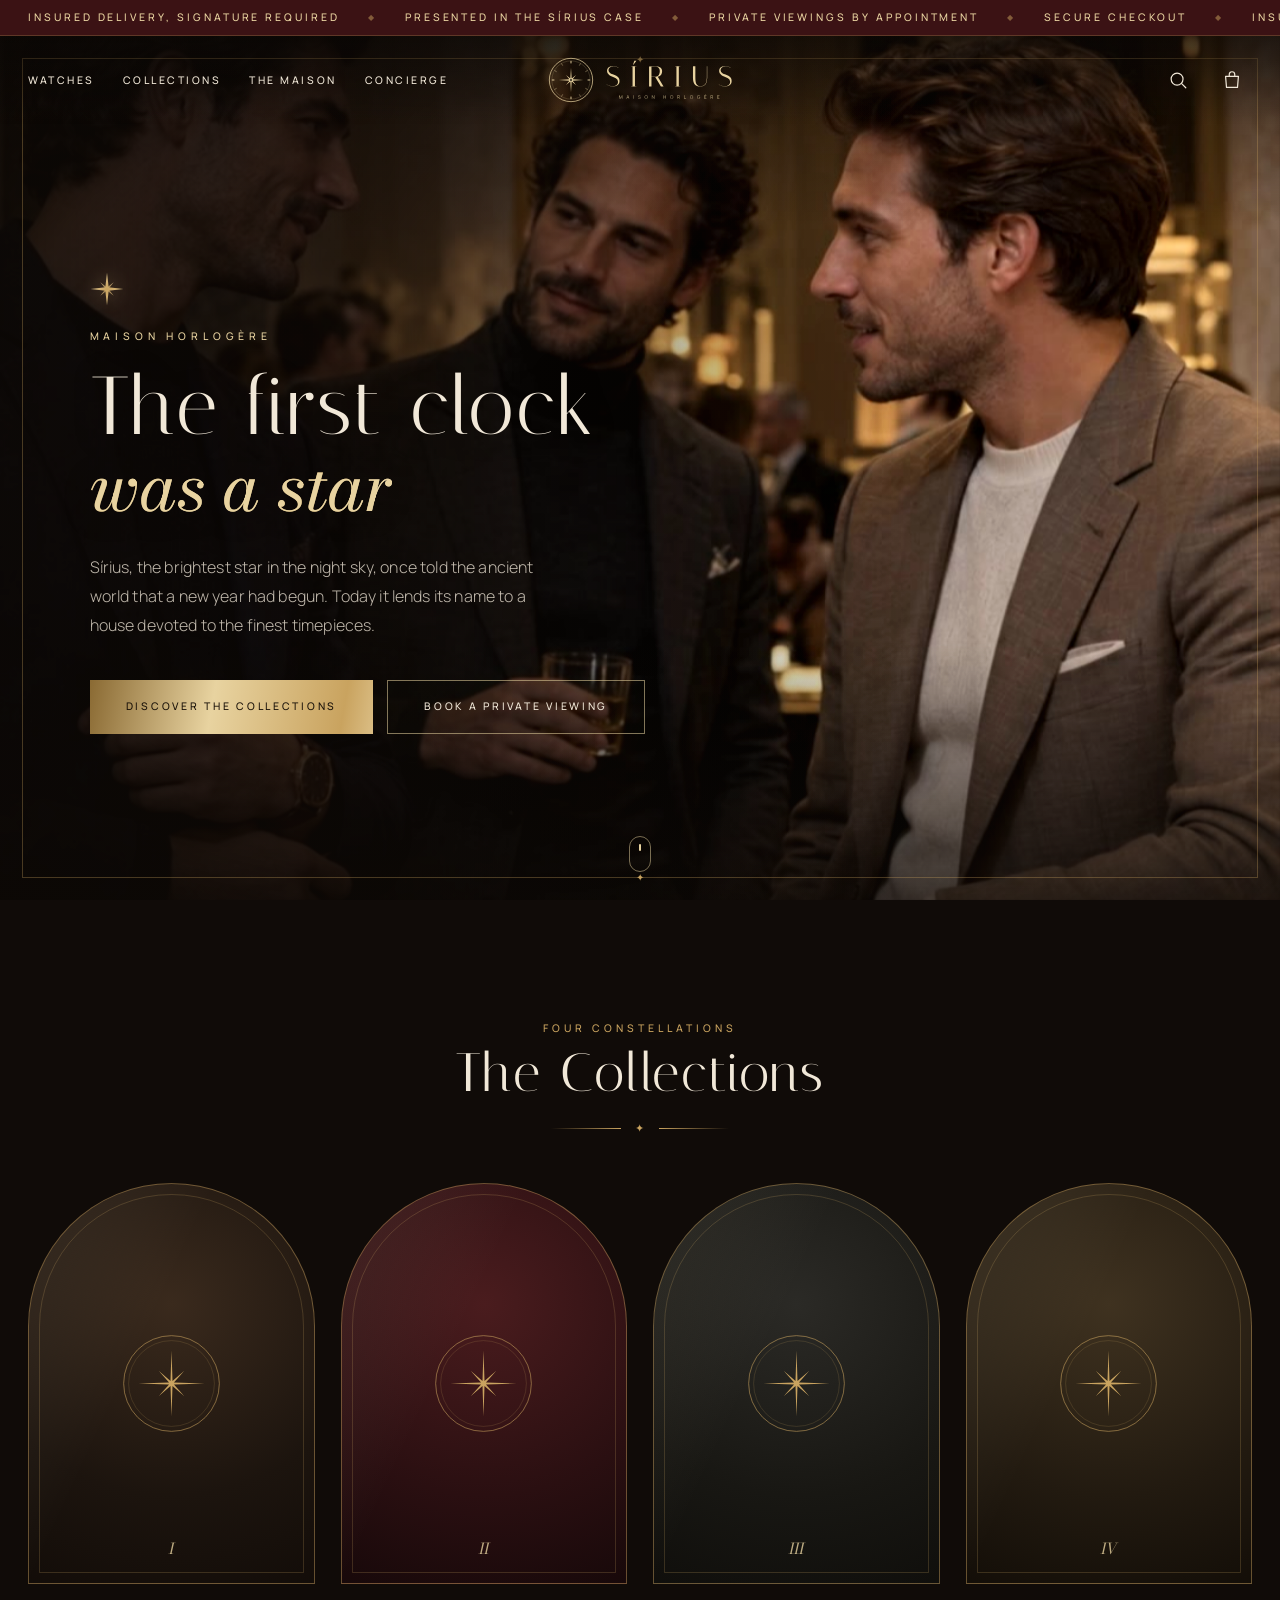
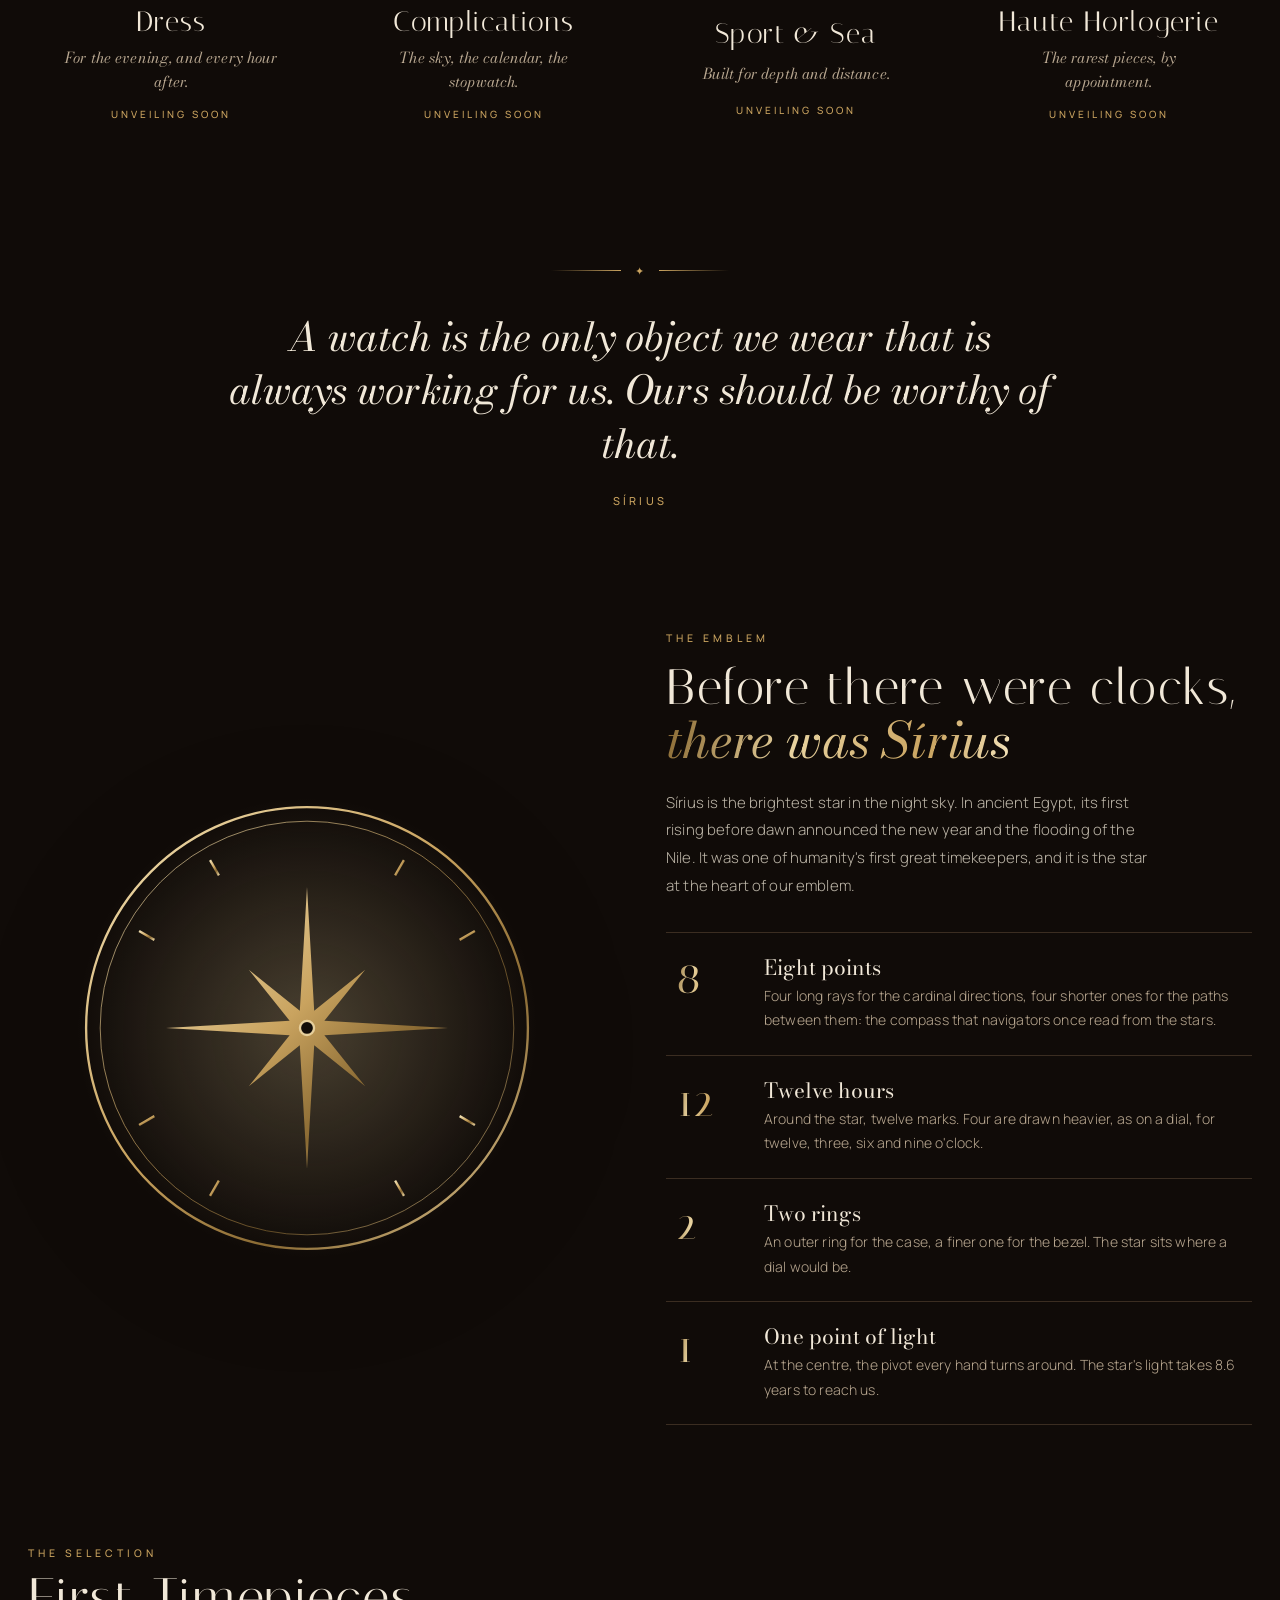
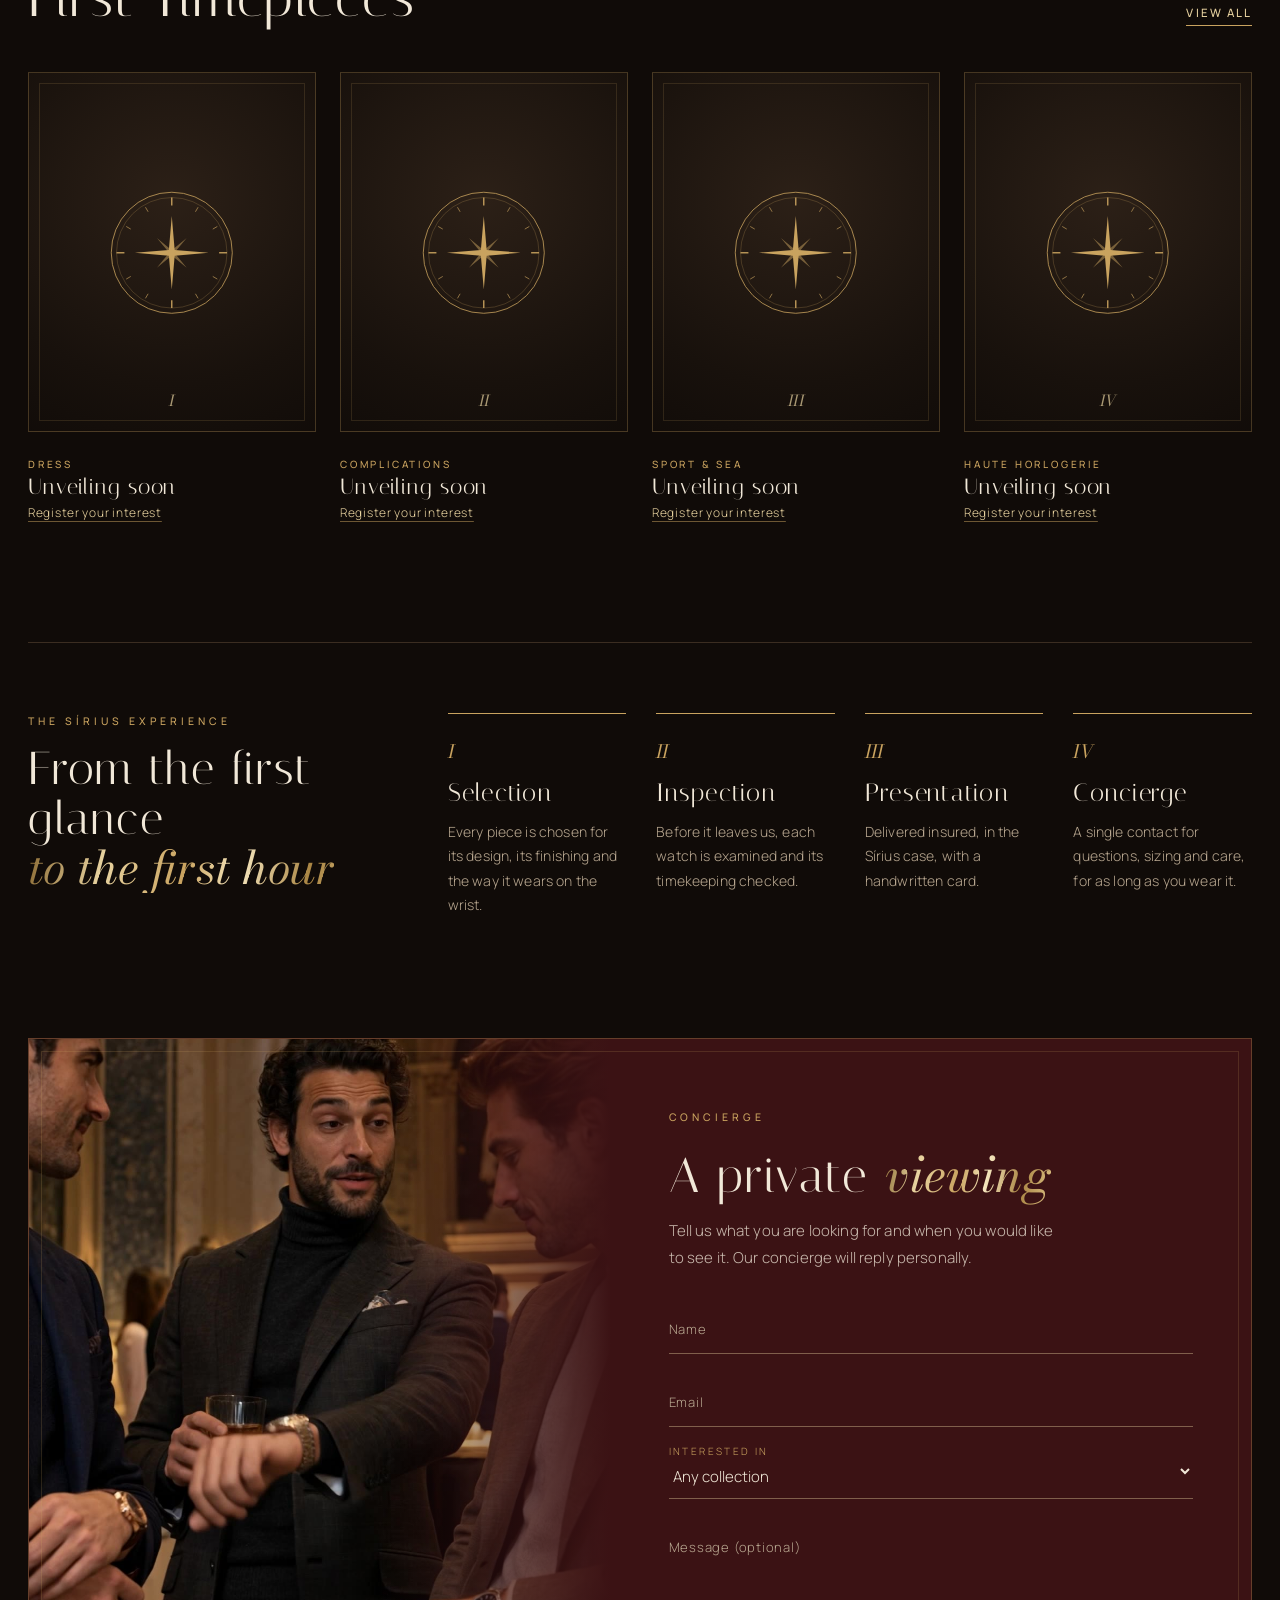
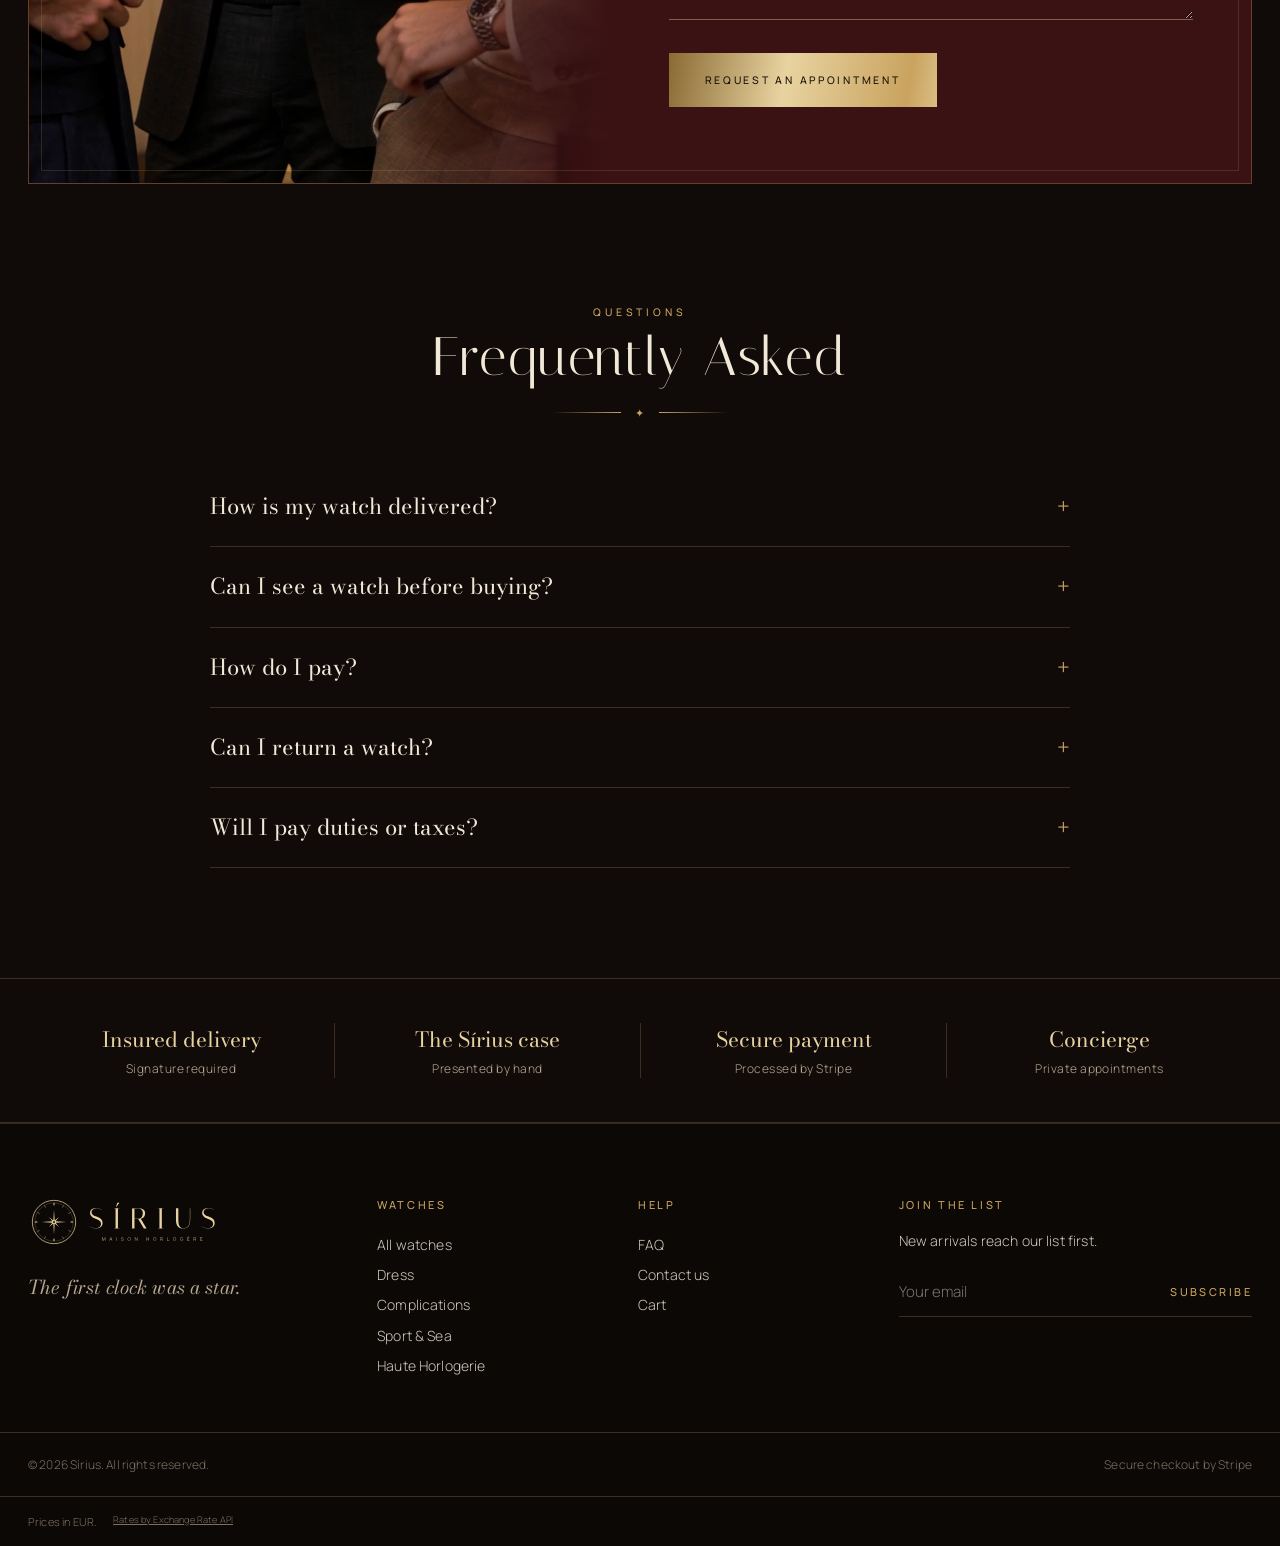
==== commit caa92abc: "Palazzo redesign: warm walnut, marble, oxblood and gilt - Desktop hero uses the supplied photo; phon" ====
--- a/index.html
+++ b/index.html
@@ -2,50 +2,56 @@
 <html lang="en">
 <head>
   <title>Sírius — Maison Horlogère</title>
-  <meta name="description" content="Sírius: fine watchmaking. Meridian, Lune, Atlas, Abyss and Haute Horlogerie timepieces.">
-  <meta charset="utf-8">
+  <meta name="description" content="Sírius, maison horlogère. Named for the brightest star in the night sky: fine watches, presented by appointment.">
+    <meta charset="utf-8">
   <meta name="viewport" content="width=device-width, initial-scale=1">
-  <meta name="theme-color" content="#0d0e10">
+  <meta name="theme-color" content="#100b08">
   <link rel="icon" href="img/favicon.svg" type="image/svg+xml">
   <link rel="preload" href="fonts/italiana-latin-400-normal.woff2" as="font" type="font/woff2" crossorigin>
   <link rel="preload" href="fonts/manrope-latin-400-normal.woff2" as="font" type="font/woff2" crossorigin>
   <link rel="stylesheet" href="css/style.css">
   <script src="js/logo.js" defer></script>
   <script src="js/produtos.js" defer></script>
-  <script src="js/relogio.js" defer></script>
   <script src="js/traducao.js" defer></script>
   <script src="js/moedas.js" defer></script>
   <script src="js/app.js" defer></script>
+  <link rel="preload" as="image" href="img/banners/hero-desktop.webp" type="image/webp" media="(orientation: landscape)">
   <script src="js/home.js" defer></script>
 </head>
 <body class="home">
 <main>
+  <!-- BANNER: computador = img/banners/hero-desktop · celular = vídeo img/video/salao-*.mp4 -->
   <section class="hero" aria-label="Sírius">
-    <div class="ceu" id="ceu" aria-hidden="true"></div>
-    <div class="hero-grid">
-      <div class="hero-txt">
-        <small>Maison Horlogère</small>
-        <h1>Time, measured <em>in light</em></h1>
-        <p>Named for the brightest star in the night sky. Each Sírius is assembled, regulated and finished by hand, to keep a single promise: the hour, beautifully.</p>
-        <div class="hero-ctas">
-          <a href="colecao.html" class="btn btn-luz">Discover the watches</a>
-          <a href="#colecoes" class="btn btn-vidro">The collections</a>
-        </div>
+    <picture class="hero-foto">
+      <source media="(orientation: portrait)" srcset="img/video/salao-poster.jpg">
+      <source type="image/webp" srcset="img/banners/hero-desktop.webp">
+      <img src="img/banners/hero-desktop.jpg" alt="" fetchpriority="high">
+    </picture>
+    <video class="hero-video" muted loop playsinline preload="none" poster="img/video/salao-poster.jpg" aria-hidden="true"></video>
+    <div class="hero-veu" aria-hidden="true"></div>
+    <div class="hero-moldura" aria-hidden="true"></div>
+    <div class="hero-txt">
+      <svg class="hero-estrela" viewBox="0 0 100 100" aria-hidden="true"><defs><linearGradient id="hg" x1="0" y1="0" x2="1" y2="1"><stop offset="0" stop-color="#f6e7bf"/><stop offset=".5" stop-color="#c9a35f"/><stop offset="1" stop-color="#e8d3a0"/></linearGradient></defs><path d="M50 2 L55 45 L98 50 L55 55 L50 98 L45 55 L2 50 L45 45 Z" fill="url(#hg)"/><path d="M50 22 L53 47 L78 50 L53 53 L50 78 L47 53 L22 50 L47 47 Z" fill="url(#hg)" opacity=".75" transform="rotate(45 50 50)"/></svg>
+      <small>Maison Horlogère</small>
+      <h1>The first clock <em>was a star</em></h1>
+      <p>Sírius, the brightest star in the night sky, once told the ancient world that a new year had begun. Today it lends its name to a house devoted to the finest timepieces.</p>
+      <div class="hero-ctas">
+        <a href="#colecoes" class="btn btn-ouro">Discover the collections</a>
+        <a href="#concierge" class="btn btn-vidro">Book a private viewing</a>
       </div>
-      <div class="hero-relogio-wrap"><div class="hero-relogio" id="hero-relogio"></div><p class="hero-legenda">Lune 40 · showing your local time</p></div>
     </div>
     <a href="#colecoes" class="hero-rolar" aria-label="Scroll down"><span></span></a>
   </section>
 
   <section class="secao revela" id="colecoes">
-    <div class="secao-topo centro"><div><span class="sobretitulo">Five constellations</span><h2>The Collections</h2></div></div>
-    <div class="colecoes-grid" id="colecoes-grid"></div>
+    <div class="secao-topo centro"><div><span class="sobretitulo">Four constellations</span><h2>The Collections</h2><div class="ornamento" aria-hidden="true"><i></i>✦<i></i></div></div></div>
+    <div class="arcos" id="arcos"></div>
   </section>
 
   <section class="manifesto revela">
-    <svg class="estrela-m" viewBox="0 0 60 60" aria-hidden="true"><path d="M30 2 L33 27 L58 30 L33 33 L30 58 L27 33 L2 30 L27 27 Z" fill="currentColor"/><path d="M30 14 L32 28 L46 30 L32 32 L30 46 L28 32 L14 30 L28 28 Z" fill="currentColor" opacity=".35" transform="rotate(45 30 30)"/></svg>
-    <p>A watch is the only object we wear that is always working for us. We make ours to be worthy of that.</p>
-    <small>The Sírius Atelier</small>
+    <div class="ornamento" aria-hidden="true"><i></i>✦<i></i></div>
+    <p>A watch is the only object we wear that is always working for us. Ours should be worthy of that.</p>
+    <small>Sírius</small>
   </section>
 
   <section class="secao revela" id="emblema">
@@ -54,48 +60,51 @@
       <div class="emblema-txt">
         <span class="sobretitulo">The emblem</span>
         <h2>Before there were clocks, <em>there was Sírius</em></h2>
-        <p class="emblema-intro">Sírius is the brightest star in the night sky. In ancient Egypt, its first rising before dawn announced the new year and the flooding of the Nile. It was humanity's first great timekeeper, and it is the star at the heart of every watch we make.</p>
+        <p class="emblema-intro">Sírius is the brightest star in the night sky. In ancient Egypt, its first rising before dawn announced the new year and the flooding of the Nile. It was one of humanity's first great timekeepers, and it is the star at the heart of our emblem.</p>
         <ol class="emblema-lista">
           <li data-parte="pontas"><span>8</span><div><h3>Eight points</h3><p>Four long rays for the cardinal directions, four shorter ones for the paths between them: the compass that navigators once read from the stars.</p></div></li>
-          <li data-parte="indices"><span>12</span><div><h3>Twelve hours</h3><p>Around the star, twelve marks. Three are drawn heavier, as on a dial, for twelve, three, six and nine o'clock.</p></div></li>
+          <li data-parte="indices"><span>12</span><div><h3>Twelve hours</h3><p>Around the star, twelve marks. Four are drawn heavier, as on a dial, for twelve, three, six and nine o'clock.</p></div></li>
           <li data-parte="anel"><span>2</span><div><h3>Two rings</h3><p>An outer ring for the case, a finer one for the bezel. The star sits where a dial would be.</p></div></li>
-          <li data-parte="centro"><span>1</span><div><h3>One point of light</h3><p>At the centre, the pivot every hand turns around. The star's light takes 8.6 years to reach us; we spend our time making it worth the wait.</p></div></li>
+          <li data-parte="centro"><span>1</span><div><h3>One point of light</h3><p>At the centre, the pivot every hand turns around. The star's light takes 8.6 years to reach us.</p></div></li>
         </ol>
       </div>
     </div>
   </section>
 
-  <section class="secao revela">
-    <div class="secao-topo"><div><span class="sobretitulo">Icons of the maison</span><h2>Signature Timepieces</h2></div><a href="colecao.html">View all</a></div>
-    <div class="carrossel" data-colecao="best-sellers"></div>
+  <section class="secao revela" id="selecao">
+    <div class="secao-topo"><div><span class="sobretitulo">The selection</span><h2>First Timepieces</h2></div><a href="colecao.html">View all</a></div>
+    <div class="carrossel" data-colecao="featured"></div>
   </section>
 
-  <section class="secao revela" id="maison">
-    <div class="numeros">
-      <div><strong>241</strong><span>Components in the Calibre S-01</span></div>
-      <div><strong>70<small>h</small></strong><span>Power reserve</span></div>
-      <div><strong>28,800</strong><span>Vibrations per hour</span></div>
-      <div><strong>25</strong><span>Pieces of the Alpha Tourbillon</span></div>
-    </div>
-  </section>
-
-  <section class="secao revela"><div class="destaque" id="peca-destaque"></div></section>
-
   <section class="secao revela">
-    <div class="atelier">
-      <div><span class="sobretitulo">Savoir-faire</span><h2>The Atelier</h2></div>
+    <div class="experiencia">
+      <div class="experiencia-topo"><span class="sobretitulo">The Sírius experience</span><h2>From the first glance <em>to the first hour</em></h2></div>
       <ol class="etapas">
-        <li><span>I</span><h3>Design</h3><p>Every case begins as a pencil sketch, refined until its proportions feel inevitable.</p></li>
-        <li><span>II</span><h3>Movement</h3><p>Bridges are bevelled and polished by hand; screws are blued over an open flame.</p></li>
-        <li><span>III</span><h3>Regulation</h3><p>Each watch is adjusted in several positions and tested for weeks before it leaves us.</p></li>
-        <li><span>IV</span><h3>Presentation</h3><p>Delivered in the Sírius case, with its certificate of origin and a personal letter.</p></li>
+        <li><span>I</span><h3>Selection</h3><p>Every piece is chosen for its design, its finishing and the way it wears on the wrist.</p></li>
+        <li><span>II</span><h3>Inspection</h3><p>Before it leaves us, each watch is examined and its timekeeping checked.</p></li>
+        <li><span>III</span><h3>Presentation</h3><p>Delivered insured, in the Sírius case, with a handwritten card.</p></li>
+        <li><span>IV</span><h3>Concierge</h3><p>A single contact for questions, sizing and care, for as long as you wear it.</p></li>
       </ol>
     </div>
   </section>
 
-  <section class="secao revela">
-    <div class="secao-topo"><div><span class="sobretitulo">Recently unveiled</span><h2>New Arrivals</h2></div><a href="colecao.html?c=new-in">View all</a></div>
-    <div class="carrossel" data-colecao="new-in"></div>
+  <section class="secao revela" id="concierge">
+    <div class="concierge">
+      <div class="concierge-foto"><img src="img/video/salao-relogio.jpg" alt="Two clients comparing their watches in the Sírius salon" loading="lazy"></div>
+      <div class="concierge-txt">
+        <span class="sobretitulo">Concierge</span>
+        <h2>A private <em>viewing</em></h2>
+        <p>Tell us what you are looking for and when you would like to see it. Our concierge will reply personally.</p>
+        <form class="concierge-form" id="concierge-form">
+          <div class="campo"><input id="cf-nome" name="nome" required placeholder=" " autocomplete="name"><label for="cf-nome">Name</label></div>
+          <div class="campo"><input id="cf-email" name="email" type="email" required placeholder=" " autocomplete="email"><label for="cf-email">Email</label></div>
+          <div class="campo"><select id="cf-interesse" name="interesse"><option>Any collection</option></select><label for="cf-interesse" class="fixo">Interested in</label></div>
+          <div class="campo"><textarea id="cf-msg" name="mensagem" rows="3" placeholder=" "></textarea><label for="cf-msg">Message (optional)</label></div>
+          <button class="btn btn-ouro">Request an appointment</button>
+          <p class="mini" id="cf-ok" role="status"></p>
+        </form>
+      </div>
+    </div>
   </section>
 
   <section class="secao revela">
@@ -104,10 +113,10 @@
   </section>
 
   <section class="secao revela" id="faq">
-    <div class="secao-topo centro"><div><span class="sobretitulo">Concierge</span><h2>Frequently Asked</h2></div></div>
+    <div class="secao-topo centro"><div><span class="sobretitulo">Questions</span><h2>Frequently Asked</h2><div class="ornamento" aria-hidden="true"><i></i>✦<i></i></div></div></div>
     <div class="faq">
       <details><summary>How is my watch delivered?</summary><p>Every timepiece is shipped insured, in discreet packaging, and requires a signature on delivery. Tracking is sent by email.</p></details>
-      <details><summary>Can I see a watch in person before buying?</summary><p>Yes. Contact our concierge to arrange a private appointment.</p></details>
+      <details><summary>Can I see a watch before buying?</summary><p>Yes. Request a private viewing through our concierge and we will arrange a time with you.</p></details>
       <details><summary>How do I pay?</summary><p>Pay securely by card (Visa, Mastercard, Amex and more), Apple Pay or Google Pay. Payments are processed by Stripe; we never see your card details.</p></details>
       <details><summary>Can I return a watch?</summary><p>You can request a return within 7 days of delivery, unworn, with its protective film, case and papers.</p></details>
       <details><summary>Will I pay duties or taxes?</summary><p>Depending on your country, import duties or taxes may be charged on delivery. These are set by your local customs office.</p></details>
--- a/css/style.css
+++ b/css/style.css
@@ -412,206 +412,258 @@
 
 
 /* =====================================================
-   SÍRIUS — obsidiana, platina e azul-gelo
+   SÍRIUS — palazzo: nogueira, mármore, bordô e dourado
    ===================================================== */
 :root{
-  --marfim:#0d0e10; --areia:#15171a; --linho:#272a30; --tinta:#ebe8e3; --cinza:#8f939a;
-  --ouro:#a9c7d9; --ouro-claro:#d9e6ee; --vinho:#e58a8a; --verde:#9cc9b4;
-  --gelo:#a9c7d9; --platina:#d9dce1; --superficie:#14161a; --superficie-2:#1b1e23;
+  --noite:#100b08; --nogueira:#17110c; --nogueira-2:#1f1711; --nogueira-3:#2a1f17;
+  --linha:#3b2d21; --marmore:#f1e8d8; --pergaminho:#b8a790;
+  --ouro:#c9a35f; --ouro-claro:#e8d3a0; --ouro-escuro:#8a6a33;
+  --bordo:#5a1c1f; --bordo-2:#3b1214;
+  --dourado:linear-gradient(100deg,#8a6a33 0%,#e8d3a0 22%,#c9a35f 45%,#f6e7bf 60%,#a98543 80%,#e1c58a 100%);
+  /* variáveis herdadas da base */
+  --marfim:var(--noite); --areia:var(--nogueira-2); --linho:var(--linha); --tinta:var(--marmore); --cinza:var(--pergaminho); --verde:#b9c99a; --vinho:#e49a8f;
   --serif:"Bodoni Moda",Georgia,serif; --display:"Italiana","Bodoni Moda",serif; --sans:"Manrope","Helvetica Neue",Arial,sans-serif;
 }
-html{background:var(--marfim)}
-body{background:var(--marfim);color:var(--tinta);font-family:var(--sans);font-weight:300;letter-spacing:.01em}
-::selection{background:var(--gelo);color:#0d0e10}
-h1,h2,.secao-topo h2,.col-cabeca h1,.titulo-pag,.vazio.grande h1,.pdp-info h1{font-family:var(--display);font-weight:400;letter-spacing:.04em}
-h2 em,h1 em{font-family:var(--serif);font-style:italic;font-weight:400;letter-spacing:0;color:var(--gelo)}
-.secao-topo h2{font-size:clamp(34px,4vw,54px)}
-h3,.card-nome,.item-nome,.faq summary,.pdp-info details summary,.manifesto p,.aval blockquote,.selos strong,.ok,.menu-mob a,.rv-card h3,.rv-card p{font-family:var(--serif)}
-.sobretitulo{color:var(--gelo)}
-.secao{padding-top:110px}
-.anuncio{background:#08090b;color:var(--platina);border-bottom:1px solid var(--linho)}
-.anuncio-track i{color:var(--gelo)}
+html{background:var(--noite)}
+body{background:var(--noite);color:var(--marmore);font-family:var(--sans);font-weight:300;letter-spacing:.01em;
+  background-image:radial-gradient(1200px 600px at 50% -10%,rgba(201,163,95,.07),transparent 70%)}
+::selection{background:var(--ouro);color:var(--noite)}
+a{transition:color .3s}
+h1,h2,.col-cabeca h1,.titulo-pag,.vazio.grande h1,.pdp-info h1{font-family:var(--display);font-weight:400;letter-spacing:.035em}
+h1 em,h2 em{font-family:var(--serif);font-style:italic;font-weight:400;letter-spacing:0;background:var(--dourado);-webkit-background-clip:text;background-clip:text;color:transparent}
+h3,.card-nome,.item-nome,.faq summary,.pdp-info details summary,.manifesto p,.selos strong,.ok,.menu-mob a{font-family:var(--serif);font-weight:400}
+.secao{padding-top:120px}
+.secao-topo{margin-bottom:46px}
+.secao-topo h2{font-size:clamp(36px,4.2vw,58px);line-height:1.05}
+.secao-topo a{color:var(--ouro-claro);border-color:var(--ouro)}
+.sobretitulo{color:var(--ouro);font-family:var(--sans);font-weight:500;letter-spacing:.38em;font-size:10.5px}
+.ornamento{display:flex;align-items:center;justify-content:center;gap:14px;color:var(--ouro);font-size:11px;margin-top:18px}
+.ornamento i{display:block;width:70px;height:1px;background:linear-gradient(90deg,transparent,var(--ouro))}
+.ornamento i:last-child{background:linear-gradient(90deg,var(--ouro),transparent)}
+
+/* faixa de anúncio */
+.anuncio{background:var(--bordo-2);color:var(--ouro-claro);border-bottom:1px solid rgba(201,163,95,.25);font-size:10.5px;letter-spacing:.28em}
+.anuncio-track i{color:var(--ouro)}
 
 /* topo */
-.topo{background:rgba(13,14,16,.86);color:var(--tinta);border-bottom:1px solid transparent}
-.topo.rolou{border-color:var(--linho);box-shadow:0 10px 30px rgba(0,0,0,.35)}
-.topo-in{height:84px}
-.nav-esq{justify-content:flex-start}
-.logo{color:var(--platina)}
-.logo svg{height:50px}
-.contador{background:var(--gelo);color:#0d0e10}
-body.home .topo{position:fixed;left:0;right:0;top:36px;background:transparent;color:var(--tinta)}
-body.home .topo.rolou{top:0;background:rgba(13,14,16,.92);color:var(--tinta)}
-body.home .topo .logo,body.home .topo.rolou .logo{color:var(--platina)}
-body.home .topo .contador,body.home .topo.rolou .contador{background:var(--gelo);color:#0d0e10}
+.topo{background:rgba(16,11,8,.9);color:var(--marmore);border-bottom:1px solid transparent}
+.topo.rolou{border-color:rgba(201,163,95,.2);box-shadow:0 12px 34px rgba(0,0,0,.45)}
+.topo-in{height:88px}
+.nav-esq{justify-content:flex-start;gap:28px}
+.nav-desk a{font-size:10.5px;letter-spacing:.24em}
+.nav-desk a::after{background:var(--ouro)}
+.logo{color:var(--ouro-claro)}
+.logo svg{height:52px}
+.contador{background:var(--ouro);color:var(--noite)}
+body.home .topo{position:fixed;left:0;right:0;top:36px;background:linear-gradient(180deg,rgba(10,7,5,.55),transparent);color:var(--marmore)}
+body.home .topo.rolou{top:0;background:rgba(16,11,8,.94)}
+body.home .topo .logo,body.home .topo.rolou .logo{color:var(--ouro-claro)}
+body.home .topo .contador,body.home .topo.rolou .contador{background:var(--ouro);color:var(--noite)}
 
 /* gavetas */
-.drawer,.menu-mob{background:var(--superficie)}
-.veu{background:rgba(0,0,0,.6)}
-.menu-mob a{border-color:var(--linho)}
+.drawer,.menu-mob{background:var(--nogueira)}
+.drawer-topo,.drawer-rodape{border-color:var(--linha)}
+.veu{background:rgba(5,3,2,.65)}
+.menu-mob a{border-color:var(--linha)}
 
 /* botões */
-.btn{background:var(--platina);color:#0d0e10;border-color:var(--platina);border-radius:0;font-family:var(--sans);font-weight:500;letter-spacing:.24em}
-.btn:hover{background:transparent;color:var(--platina)}
-.btn-claro,.btn-vidro{background:transparent;color:var(--platina);border-color:rgba(217,220,225,.45)}
-.btn-claro:hover,.btn-vidro:hover{background:var(--platina);color:#0d0e10}
-.btn-luz{background:var(--platina);color:#0d0e10;border-color:var(--platina)}
-.btn-luz:hover{background:transparent;color:var(--platina)}
-
-/* hero: céu noturno + relógio vivo */
-.hero{position:relative;height:auto;min-height:calc(100svh - 36px);background:radial-gradient(120% 90% at 70% 40%,#18202b 0%,#0d0e10 55%,#08090a 100%);display:block;overflow:hidden;text-align:left}
-.ceu{position:absolute;inset:0;pointer-events:none}
-.ceu i{position:absolute;width:var(--s);height:var(--s);border-radius:50%;background:#fff;opacity:var(--o);animation:cintila var(--d) ease-in-out infinite alternate}
-@keyframes cintila{to{opacity:calc(var(--o) * .25)}}
-.ceu .sirius{position:absolute;left:18%;top:22%;width:4px;height:4px;border-radius:50%;background:#fff;box-shadow:0 0 12px 4px rgba(217,230,238,.9),0 0 40px 12px rgba(169,199,217,.35)}
-.ceu .sirius::before,.ceu .sirius::after{content:"";position:absolute;left:50%;top:50%;width:64px;height:1px;background:linear-gradient(90deg,transparent,rgba(255,255,255,.9),transparent);transform:translate(-50%,-50%)}
-.ceu .sirius::after{transform:translate(-50%,-50%) rotate(90deg)}
-.hero-grid{position:relative;z-index:2;max-width:var(--max);margin:0 auto;padding:150px 28px 90px;display:grid;grid-template-columns:1fr 1fr;gap:40px;align-items:center;min-height:calc(100svh - 36px)}
-.hero-txt{padding:0;max-width:none;display:block;color:var(--tinta);margin:0}
-.hero-txt small{font-family:var(--sans);font-weight:500;letter-spacing:.42em;font-size:11px;color:var(--gelo)}
-.hero-txt h1{font-family:var(--display);font-weight:400;font-size:clamp(52px,7vw,104px);line-height:1;letter-spacing:.02em;margin:22px 0 26px;max-width:9ch;text-shadow:none}
-.hero-txt h1 em{display:block;font-size:.82em;margin-top:.06em}
-.hero-txt p{font-size:16px;line-height:1.75;color:rgba(235,232,227,.72);max-width:44ch;margin-bottom:38px}
-.hero-ctas{justify-content:flex-start}
-.hero-relogio-wrap{display:grid;justify-items:center;gap:8px}
-.hero-relogio{width:min(520px,100%);aspect-ratio:680/820;filter:drop-shadow(0 40px 60px rgba(0,0,0,.6))}
-.hero-relogio svg{width:100%;height:100%;display:block}
-.hero-legenda{font-size:10.5px;letter-spacing:.3em;text-transform:uppercase;color:var(--cinza)}
-.hero-rolar{border-color:rgba(217,220,225,.4)}
-
-/* coleções */
-.colecoes-grid{display:grid;grid-template-columns:repeat(5,1fr);gap:1px;background:var(--linho);border:1px solid var(--linho)}
-.col-tile{background:var(--marfim);display:grid;grid-template-rows:auto 1fr;transition:background .5s}
-.col-tile:hover{background:var(--superficie-2)}
-.col-img{aspect-ratio:4/5;overflow:hidden}
-.col-img img{width:100%;height:100%;object-fit:cover;transition:transform 1.4s cubic-bezier(.2,.8,.2,1)}
-.col-tile:hover .col-img img{transform:scale(1.05)}
-.col-txt{padding:24px 22px 28px;display:grid;gap:8px;align-content:start}
-.col-num{font-family:var(--sans);font-size:11px;letter-spacing:.3em;color:var(--gelo)}
-.col-txt h3{font-family:var(--display);font-weight:400;font-size:28px;letter-spacing:.04em}
-.col-txt p{font-family:var(--serif);font-style:italic;color:var(--cinza);font-size:15px}
-.col-link{font-size:10.5px;font-weight:500;letter-spacing:.26em;text-transform:uppercase;color:var(--platina);margin-top:6px}
-.col-link::after{content:" →"}
+.btn{background:var(--marmore);color:var(--noite);border:1px solid var(--marmore);border-radius:0;font-family:var(--sans);font-weight:500;letter-spacing:.26em;font-size:10.5px;height:54px;padding:0 36px;position:relative}
+.btn:hover{background:transparent;color:var(--marmore)}
+.btn-ouro{background:var(--dourado);background-size:200% 100%;background-position:0 0;color:#1a1209;border:0;transition:background-position .8s,color .3s,box-shadow .3s}
+.btn-ouro:hover{background:var(--dourado);background-size:200% 100%;background-position:100% 0;color:#1a1209;box-shadow:0 10px 30px rgba(201,163,95,.25)}
+.btn-claro,.btn-vidro{background:rgba(16,11,8,.18);color:var(--marmore);border-color:rgba(232,211,160,.55);backdrop-filter:blur(6px);-webkit-backdrop-filter:blur(6px)}
+.btn-claro:hover,.btn-vidro:hover{background:var(--marmore);color:var(--noite);border-color:var(--marmore)}
+
+/* ===== hero ===== */
+.hero{position:relative;height:calc(100vh - 36px);height:calc(100svh - 36px);min-height:620px;overflow:hidden;background:var(--noite);display:flex;align-items:center;text-align:left}
+.hero-foto,.hero-video{position:absolute;inset:0;width:100%;height:100%}
+.hero-foto img{width:100%;height:100%;object-fit:cover;object-position:62% 40%;animation:aproxima 10s cubic-bezier(.2,.7,.2,1) forwards;transform:scale(1.06)}
+.hero-video{object-fit:cover;opacity:0;transition:opacity 1.2s ease}
+.hero-video.ativo{opacity:1}
+.hero-veu{position:absolute;inset:0;background:
+  linear-gradient(90deg,rgba(12,8,5,.9) 0%,rgba(12,8,5,.72) 30%,rgba(12,8,5,.25) 55%,rgba(12,8,5,0) 72%),
+  linear-gradient(180deg,rgba(12,8,5,.55) 0%,rgba(12,8,5,0) 22%,rgba(12,8,5,0) 70%,rgba(12,8,5,.75) 100%)}
+.hero-moldura{position:absolute;inset:22px;border:1px solid rgba(201,163,95,.32);pointer-events:none;z-index:2}
+.hero-moldura::before,.hero-moldura::after{content:"✦";position:absolute;left:50%;transform:translate(-50%,-50%);color:var(--ouro);font-size:10px;background:transparent;padding:0 10px}
+.hero-moldura::before{top:0}.hero-moldura::after{top:100%}
+.hero-txt{position:relative;z-index:3;max-width:var(--max);width:100%;margin:0 auto;padding:110px 7% 40px;display:flex;flex-direction:column;align-items:flex-start;color:var(--marmore)}
+.hero-estrela{width:30px;height:30px;margin-bottom:22px;background:var(--dourado);clip-path:polygon(50% 0,54% 46%,100% 50%,54% 54%,50% 100%,46% 54%,0 50%,46% 46%);animation:brilho 4s ease-in-out infinite alternate}
+@keyframes brilho{from{opacity:.65;transform:scale(.9) rotate(0)}to{opacity:1;transform:scale(1.05) rotate(45deg)}}
+.hero-txt small{font-family:var(--sans);font-weight:500;letter-spacing:.46em;font-size:10.5px;color:var(--ouro-claro);animation:sobe 1s .2s both}
+.hero-txt h1{font-size:clamp(50px,6.4vw,98px);line-height:1.02;letter-spacing:.025em;margin:20px 0 26px;max-width:11ch;animation:sobe 1.1s .35s both}
+.hero-txt h1 em{display:block;font-size:.84em;margin-top:.04em;padding-bottom:.08em}
+.hero-txt p{font-size:16px;line-height:1.8;color:rgba(241,232,216,.78);max-width:46ch;margin-bottom:40px;animation:sobe 1.1s .5s both}
+.hero-ctas{display:flex;gap:14px;flex-wrap:wrap;animation:sobe 1.1s .65s both}
+.hero-rolar{z-index:3;border-color:rgba(232,211,160,.5)}
+.hero-rolar span{background:var(--ouro-claro)}
+
+/* ===== coleções em arcos ===== */
+.arcos{display:grid;grid-template-columns:repeat(4,1fr);gap:26px}
+.arco{display:grid;gap:22px;color:var(--marmore);text-align:center}
+.arco-janela{position:relative;aspect-ratio:3/4.2;border-radius:999px 999px 0 0;overflow:hidden;display:grid;place-items:center;color:var(--ouro);
+  background:radial-gradient(120% 80% at 50% 30%,#3a2a1d 0%,#1c140e 60%,#120c08 100%);border:1px solid rgba(201,163,95,.45);transition:border-color .6s,box-shadow .6s}
+.arco-1 .arco-janela{background:radial-gradient(120% 80% at 50% 30%,#4a1c1e 0%,#2a0f11 60%,#160809 100%)}
+.arco-2 .arco-janela{background:radial-gradient(120% 80% at 50% 30%,#2b2a26 0%,#181713 60%,#0f0e0b 100%)}
+.arco-3 .arco-janela{background:radial-gradient(120% 80% at 50% 30%,#3f3220 0%,#221a10 60%,#120d07 100%)}
+.arco-janela::before{content:"";position:absolute;inset:10px;border-radius:999px 999px 0 0;border:1px solid rgba(201,163,95,.22);transition:inset .6s,border-color .6s}
+.arco-janela::after{content:"";position:absolute;inset:0;background:linear-gradient(115deg,rgba(255,240,210,.08),transparent 40%);pointer-events:none}
+.arco-janela svg{width:58%;transition:transform 1.4s cubic-bezier(.2,.8,.2,1)}
+.arco-num{position:absolute;bottom:22px;left:50%;transform:translateX(-50%);font-family:var(--serif);font-style:italic;font-size:15px;color:var(--ouro-claro);opacity:.8}
+.arco:hover .arco-janela{border-color:var(--ouro);box-shadow:0 30px 60px rgba(0,0,0,.45),inset 0 0 60px rgba(201,163,95,.08)}
+.arco:hover .arco-janela::before{inset:16px;border-color:rgba(232,211,160,.5)}
+.arco:hover .arco-janela svg{transform:rotate(45deg) scale(1.04)}
+.arco-txt{display:grid;gap:8px;justify-items:center}
+.arco-txt h3{font-family:var(--display);font-size:28px;letter-spacing:.05em}
+.arco-txt p{font-family:var(--serif);font-style:italic;color:var(--pergaminho);font-size:15px;max-width:24ch}
+.arco-link{font-size:10px;font-weight:500;letter-spacing:.3em;text-transform:uppercase;color:var(--ouro);margin-top:4px}
 
 /* manifesto */
-.manifesto{padding-top:130px}
-.estrela-m{width:42px;height:42px;color:var(--gelo);margin:0 auto 28px;display:block}
-.manifesto p{font-family:var(--serif);font-style:italic;font-weight:400;font-size:clamp(26px,3vw,40px);line-height:1.35;color:var(--tinta)}
+.manifesto{padding-top:140px;max-width:880px}
+.manifesto .ornamento{margin:0 0 30px}
+.manifesto p{font-family:var(--serif);font-style:italic;font-size:clamp(26px,3.1vw,42px);line-height:1.35;color:var(--marmore)}
+.manifesto small{color:var(--ouro)}
 
 /* emblema */
-.emblema{display:grid;grid-template-columns:1fr 1.05fr;gap:70px;align-items:center}
-.emblema-arte{color:var(--platina);max-width:480px;width:100%;justify-self:center}
-.emblema-arte svg{width:100%;height:auto;display:block}
-.emblema-arte .parte{transition:opacity .5s,color .5s,filter .5s}
-.emblema-arte .pontas{animation:gira 120s linear infinite;transform-origin:200px 200px}
+.emblema{display:grid;grid-template-columns:1fr 1.05fr;gap:80px;align-items:center}
+.emblema-arte{max-width:470px;width:100%;justify-self:center}
+.emblema-arte svg{width:100%;height:auto;display:block;filter:drop-shadow(0 20px 50px rgba(0,0,0,.5))}
+.emblema-arte .parte{transition:opacity .5s,filter .5s}
+.emblema-arte .pontas{animation:gira 140s linear infinite;transform-origin:200px 200px}
 @keyframes gira{to{transform:rotate(360deg)}}
-.emblema[data-ativo] .emblema-arte .parte{opacity:.18}
-.emblema[data-ativo="pontas"] .pontas,.emblema[data-ativo="indices"] .indices,.emblema[data-ativo="anel"] .anel,.emblema[data-ativo="centro"] .centro{opacity:1;color:var(--gelo);filter:drop-shadow(0 0 10px rgba(169,199,217,.7))}
-.emblema-txt h2{font-size:clamp(34px,3.8vw,52px);line-height:1.08;margin:12px 0 20px}
+.emblema[data-ativo] .emblema-arte .parte{opacity:.16}
+.emblema[data-ativo="pontas"] .pontas,.emblema[data-ativo="indices"] .indices,.emblema[data-ativo="anel"] .anel,.emblema[data-ativo="centro"] .centro{opacity:1;filter:drop-shadow(0 0 12px rgba(232,211,160,.75))}
+.emblema-txt h2{font-size:clamp(36px,3.9vw,54px);line-height:1.06;margin:14px 0 22px}
 .emblema-txt h2 em{display:block}
-.emblema-intro{color:rgba(235,232,227,.75);line-height:1.8;max-width:52ch;margin-bottom:30px}
-.emblema-lista{list-style:none;display:grid;border-top:1px solid var(--linho)}
-.emblema-lista li{display:grid;grid-template-columns:64px 1fr;gap:18px;padding:20px 8px;border-bottom:1px solid var(--linho);cursor:default;transition:background .4s;outline:none}
-.emblema-lista li.ativo,.emblema-lista li:focus-visible{background:var(--superficie-2)}
-.emblema-lista li>span{font-family:var(--display);font-size:42px;line-height:1;color:var(--gelo)}
-.emblema-lista h3{font-family:var(--serif);font-weight:400;font-size:20px;margin-bottom:4px}
-.emblema-lista p{font-size:14px;line-height:1.7;color:var(--cinza)}
-
-/* números */
-.numeros{display:grid;grid-template-columns:repeat(4,1fr);border-top:1px solid var(--linho);border-bottom:1px solid var(--linho)}
-.numeros div{padding:46px 20px;text-align:center;display:grid;gap:10px}
-.numeros div+div{border-left:1px solid var(--linho)}
-.numeros strong{font-family:var(--display);font-weight:400;font-size:clamp(40px,4.6vw,64px);line-height:1;color:var(--platina)}
-.numeros small{font-size:.45em;margin-left:2px;color:var(--gelo)}
-.numeros span{font-size:11px;letter-spacing:.22em;text-transform:uppercase;color:var(--cinza)}
-
-/* peça destaque */
-.destaque{display:grid;grid-template-columns:1.1fr 1fr;background:var(--superficie);border:1px solid var(--linho)}
-.destaque-img{aspect-ratio:1;overflow:hidden}
-.destaque-img img{width:100%;height:100%;object-fit:cover}
-.destaque-txt{padding:60px 8%;display:grid;align-content:center;gap:18px;justify-items:start}
-.destaque-txt h2{font-size:clamp(34px,3.6vw,52px);line-height:1.05}
-.destaque-txt h2 em{display:block}
-.destaque-txt p{color:rgba(235,232,227,.72);max-width:42ch}
-
-/* fichas técnicas */
-.specs{display:grid;gap:0;padding-bottom:18px}
-.specs div{display:grid;grid-template-columns:150px 1fr;gap:16px;padding:11px 0;border-bottom:1px solid var(--linho);font-size:14px}
-.specs dt{font-size:10.5px;letter-spacing:.2em;text-transform:uppercase;color:var(--cinza);padding-top:2px}
-.specs dd{color:var(--tinta)}
-.mini-specs{width:100%;padding:6px 0 10px}
-
-/* atelier */
-.atelier{display:grid;grid-template-columns:1fr 2.4fr;gap:60px;align-items:start}
-.atelier h2{font-size:clamp(34px,4vw,54px)}
-.etapas{list-style:none;display:grid;grid-template-columns:repeat(4,1fr);gap:28px}
-.etapas li{border-top:1px solid var(--gelo);padding-top:22px;display:grid;gap:10px}
-.etapas span{font-family:var(--serif);font-style:italic;color:var(--gelo);font-size:18px}
-.etapas h3{font-family:var(--display);font-weight:400;font-size:24px;letter-spacing:.04em}
-.etapas p{font-size:14px;line-height:1.7;color:var(--cinza)}
-
-/* cards */
-.card-img{background:var(--superficie)}
-.card .add-rapido{background:rgba(13,14,16,.88);color:var(--platina);border:1px solid var(--linho)}
-.card .add-rapido:hover{background:var(--platina);color:#0d0e10}
-.card-col{font-size:10px;font-weight:500;letter-spacing:.26em;text-transform:uppercase;color:var(--gelo)}
-.card-nome{font-family:var(--serif);font-size:19px}
-.precos strong{font-family:var(--sans);font-weight:500;letter-spacing:.04em}
-.car-btn{background:var(--superficie-2);color:var(--platina)}
-.selo-off{background:var(--gelo);color:#0d0e10}
-
-/* produto */
-.foto-principal,.thumbs button{background:var(--superficie)}
-.thumbs button.ativo{border-color:var(--gelo)}
-.cores button{border-color:var(--linho);color:var(--tinta)}
-.cores button.ativo{background:var(--platina);border-color:var(--platina);color:#0d0e10}
-.qtd{border-color:var(--linho)}
-.pagamentos li img{box-shadow:none}
-.garantias{color:var(--cinza)}
-.migalha{color:var(--cinza)}
-
-/* coleção / carrinho */
-.col-frase{font-family:var(--serif);font-style:italic;color:var(--cinza);margin-top:10px;font-size:18px}
-.col-barra input,.col-barra select{border-color:var(--linho);background:var(--superficie);color:var(--tinta)}
-.col-barra select option{background:var(--superficie)}
-.resumo{background:var(--superficie);border:1px solid var(--linho)}
-.item img{background:var(--superficie)}
-
-/* avaliações, faq, selos, rodapé */
-.rv-card{background:var(--superficie);border-color:var(--linho)}
-.rv-card p{color:rgba(235,232,227,.8)}
-.rv-stars i.on{color:var(--gelo)}
-.faq details{border-color:var(--linho)}
-.selos{border-color:var(--linho)}
-.selos div+div{border-color:var(--linho)}
-.rodape{background:#08090b;border-top:1px solid var(--linho)}
-.rodape-marca .logo{color:var(--platina)}
-.rodape-marca p{color:var(--cinza)}
-.rodape h4{color:var(--gelo)}
-.news-form{border-color:var(--linho)}
-.currency-footer{max-width:var(--max);margin:auto;padding:16px 28px;border-top:1px solid var(--linho);display:flex;gap:16px;flex-wrap:wrap;font-size:11px;color:var(--cinza)}
+.emblema-intro{color:rgba(241,232,216,.76);line-height:1.85;max-width:54ch;margin-bottom:32px}
+.emblema-lista{list-style:none;display:grid;border-top:1px solid var(--linha)}
+.emblema-lista li{display:grid;grid-template-columns:70px 1fr;gap:18px;padding:22px 10px;border-bottom:1px solid var(--linha);cursor:default;transition:background .4s;outline:none}
+.emblema-lista li.ativo,.emblema-lista li:focus-visible{background:linear-gradient(90deg,rgba(201,163,95,.09),transparent)}
+.emblema-lista li>span{font-family:var(--display);font-size:46px;line-height:1;background:var(--dourado);-webkit-background-clip:text;background-clip:text;color:transparent}
+.emblema-lista h3{font-size:21px;margin-bottom:5px}
+.emblema-lista p{font-size:14px;line-height:1.75;color:var(--pergaminho)}
+
+/* cards / blocos em breve */
+.card-img{background:var(--nogueira-2)}
+.card-col{display:block;font-size:10px;font-weight:500;letter-spacing:.28em;text-transform:uppercase;color:var(--ouro)}
+.card-nome{font-size:19px}
+.card .add-rapido{background:rgba(16,11,8,.9);color:var(--ouro-claro);border:1px solid rgba(201,163,95,.4)}
+.card-vazio .vazio-img{display:grid;place-items:center;color:var(--ouro);background:radial-gradient(110% 80% at 50% 35%,#2c2017 0%,#18110c 65%,#100b08 100%);border:1px solid rgba(201,163,95,.28);transition:border-color .6s}
+.card-vazio .vazio-img::before{content:"";position:absolute;inset:10px;border:1px solid rgba(201,163,95,.16)}
+.card-vazio:hover .vazio-img{border-color:rgba(201,163,95,.7)}
+.estrela-vazio{width:46%;color:var(--ouro);transition:transform 1.4s cubic-bezier(.2,.8,.2,1)}
+.card-vazio:hover .estrela-vazio{transform:rotate(45deg)}
+.vazio-num{position:absolute;bottom:18px;left:50%;transform:translateX(-50%);font-family:var(--serif);font-style:italic;color:var(--ouro-claro);opacity:.7}
+.card-vazio .card-nome{font-family:var(--display);font-size:22px;letter-spacing:.04em}
+.link-interesse{color:var(--ouro-claro);font-size:12px;letter-spacing:.06em;text-decoration:underline;text-underline-offset:4px;text-decoration-color:rgba(201,163,95,.5)}
+.grid-vazia{padding:0;max-width:none}
+.car-btn{background:var(--nogueira-2);color:var(--ouro-claro)}
+
+/* experiência */
+.experiencia{display:grid;grid-template-columns:1fr 2.3fr;gap:70px;align-items:start;border-top:1px solid var(--linha);padding-top:70px}
+.experiencia-topo h2{font-size:clamp(34px,3.6vw,50px);line-height:1.08;margin-top:14px}
+.experiencia-topo h2 em{display:block}
+.etapas{list-style:none;display:grid;grid-template-columns:repeat(4,1fr);gap:30px}
+.etapas li{display:grid;gap:12px;align-content:start;padding-top:24px;border-top:1px solid var(--ouro)}
+.etapas span{font-family:var(--serif);font-style:italic;color:var(--ouro);font-size:18px}
+.etapas h3{font-family:var(--display);font-size:25px;letter-spacing:.05em}
+.etapas p{font-size:14px;line-height:1.75;color:var(--pergaminho)}
+
+/* concierge */
+.concierge{display:grid;grid-template-columns:1fr 1.1fr;background:var(--bordo-2);border:1px solid rgba(201,163,95,.3);position:relative}
+.concierge::before{content:"";position:absolute;inset:12px;border:1px solid rgba(201,163,95,.18);pointer-events:none;z-index:2}
+.concierge-foto{position:relative;min-height:560px;overflow:hidden}
+.concierge-foto img{position:absolute;inset:0;width:100%;height:100%;object-fit:cover;object-position:50% 55%}
+.concierge-foto::after{content:"";position:absolute;inset:0;background:linear-gradient(90deg,transparent 60%,var(--bordo-2))}
+.concierge-txt{padding:70px 9% 60px;display:grid;align-content:center;gap:16px}
+.concierge-txt h2{font-size:clamp(36px,3.8vw,54px);line-height:1.05}
+.concierge-txt>p{color:rgba(241,232,216,.78);max-width:44ch;line-height:1.8}
+.concierge-form{display:grid;gap:16px;margin-top:10px}
+.campo{position:relative}
+.campo input,.campo select,.campo textarea{width:100%;background:transparent;border:0;border-bottom:1px solid rgba(232,211,160,.4);color:var(--marmore);padding:22px 0 10px;font:inherit;font-size:15px;outline:none;border-radius:0;transition:border-color .3s}
+.campo select option{background:var(--nogueira);color:var(--marmore)}
+.campo input:focus,.campo select:focus,.campo textarea:focus{border-color:var(--ouro-claro)}
+.campo label{position:absolute;left:0;top:22px;font-size:13px;letter-spacing:.06em;color:var(--pergaminho);pointer-events:none;transition:top .25s,font-size .25s,color .25s}
+.campo input:focus+label,.campo input:not(:placeholder-shown)+label,.campo textarea:focus+label,.campo textarea:not(:placeholder-shown)+label,.campo label.fixo{top:0;font-size:10px;letter-spacing:.24em;text-transform:uppercase;color:var(--ouro)}
+.concierge-form .btn{justify-self:start;margin-top:10px}
+#cf-ok{color:var(--ouro-claro)}
+
+/* depoimentos, faq, selos, rodapé */
+.rv-card{background:var(--nogueira-2);border-color:var(--linha)}
+.rv-card p{color:rgba(241,232,216,.82)}
+.rv-stars i.on{color:var(--ouro)}
+.faq details{border-color:var(--linha)}
+.faq summary::after{color:var(--ouro)}
+.selos{border-color:var(--linha)}
+.selos div+div{border-color:var(--linha)}
+.selos strong{color:var(--ouro-claro)}
+.rodape{background:#0b0806;border-top:1px solid rgba(201,163,95,.22)}
+.rodape-marca .logo{color:var(--ouro-claro)}
+.rodape-marca p{color:var(--pergaminho);font-family:var(--serif);font-style:italic}
+.rodape h4{color:var(--ouro)}
+.rodape-base{border-color:var(--linha);color:#7d6f60}
+.news-form{border-color:var(--linha)}
+.news-form button{color:var(--ouro)}
+.currency-footer{max-width:var(--max);margin:auto;padding:16px 28px;border-top:1px solid var(--linha);display:flex;gap:16px;flex-wrap:wrap;font-size:11px;color:#7d6f60}
 .currency-footer a{text-decoration:underline}
-.aviso-erro{color:var(--vinho)}
-
-@media (max-width:1100px){.colecoes-grid{grid-template-columns:repeat(3,1fr)}.etapas{grid-template-columns:1fr 1fr}.atelier{grid-template-columns:1fr}}
-@media (max-width:900px){
-  .hero-grid{grid-template-columns:1fr;padding:120px 20px 60px;gap:10px;text-align:center}
-  .hero-relogio-wrap{order:-1}
-  .hero-relogio{width:min(330px,82vw)}
-  .hero-txt h1{margin:14px auto 18px;font-size:52px}
-  .hero-txt p{margin:0 auto 28px}
+
+/* coleção, produto e carrinho */
+.col-cabeca{padding-top:80px}
+.col-frase{font-family:var(--serif);font-style:italic;color:var(--pergaminho);margin-top:12px;font-size:18px}
+.col-aviso{margin-top:16px;color:var(--pergaminho);font-size:14px}
+.col-aviso a{color:var(--ouro-claro);text-decoration:underline;text-underline-offset:4px}
+.col-barra{border-color:var(--linha)}
+.col-barra input,.col-barra select{border-color:var(--linha);background:var(--nogueira);color:var(--marmore)}
+.foto-principal,.thumbs button{background:var(--nogueira-2)}
+.thumbs button.ativo{border-color:var(--ouro)}
+.cores button{border-color:var(--linha);color:var(--marmore)}
+.cores button.ativo{background:var(--marmore);border-color:var(--marmore);color:var(--noite)}
+.specs{display:grid;padding-bottom:18px}
+.specs div{display:grid;grid-template-columns:150px 1fr;gap:16px;padding:11px 0;border-bottom:1px solid var(--linha);font-size:14px}
+.specs dt{font-size:10.5px;letter-spacing:.2em;text-transform:uppercase;color:var(--pergaminho);padding-top:2px}
+.resumo{background:var(--nogueira);border:1px solid var(--linha)}
+.em-breve{display:grid;justify-items:center;gap:18px;padding:120px 20px 40px;max-width:640px;margin:auto;text-align:center}
+.em-breve .estrela-vazio{width:110px}
+.em-breve h1{font-size:clamp(40px,5vw,64px)}
+.em-breve p{color:var(--pergaminho);line-height:1.8}
+
+/* responsivo */
+@media (max-width:1100px){.arcos{grid-template-columns:1fr 1fr;gap:40px 22px}.experiencia{grid-template-columns:1fr;gap:40px}.etapas{grid-template-columns:1fr 1fr}}
+@media (max-width:900px){.emblema,.concierge{grid-template-columns:1fr;gap:44px}.concierge-foto{min-height:380px}.concierge-foto::after{background:linear-gradient(180deg,transparent 60%,var(--bordo-2))}.concierge-txt{padding:40px 26px 50px}}
+/* celular/tela em pé: vídeo em tela cheia com texto embaixo */
+@media (orientation:portrait),(max-width:720px){
+  .hero{align-items:flex-end;height:calc(100svh - 36px);min-height:560px}
+  .hero-foto img{object-position:50% 30%}
+  .hero-veu{background:linear-gradient(180deg,rgba(12,8,5,.55) 0%,rgba(12,8,5,0) 20%,rgba(12,8,5,.05) 45%,rgba(12,8,5,.78) 70%,rgba(12,8,5,.96) 100%)}
+  .hero-moldura{inset:12px}
+  .hero-txt{align-items:center;text-align:center;padding:0 26px 58px}
+  .hero-estrela{width:22px;height:22px;margin-bottom:14px}
+  .hero-txt h1{font-size:clamp(40px,11vw,64px);margin:14px 0 14px;max-width:12ch}
+  .hero-txt p{font-size:14.5px;margin-bottom:26px;max-width:36ch}
   .hero-ctas{justify-content:center}
-  .emblema,.destaque{grid-template-columns:1fr;gap:40px}
-  .numeros{grid-template-columns:1fr 1fr}.numeros div:nth-child(3){border-left:0}.numeros div:nth-child(n+3){border-top:1px solid var(--linho)}
+  .hero-rolar{display:none}
 }
 @media (max-width:720px){
-  .logo svg{height:38px}
-  .colecoes-grid{grid-template-columns:1fr 1fr}
+  .logo svg{height:40px}
+  .topo-in{height:70px}
+  .secao{padding-top:84px}
+  .arcos{grid-template-columns:1fr 1fr;gap:34px 14px}
+  .arco-txt h3{font-size:21px}.arco-txt p{font-size:13px}
   .etapas{grid-template-columns:1fr}
+  .emblema-lista li{grid-template-columns:54px 1fr}
+  .hero-ctas .btn{padding:0 22px;font-size:10px}
   .specs div{grid-template-columns:120px 1fr}
-  .hero-rolar{display:none}
-  .destaque-txt{padding:36px 22px}
-}
-.hero-grid .hero-txt{display:flex;flex-direction:column;align-items:flex-start;justify-items:start;text-align:left;width:100%}
-.hero-grid .hero-txt>*{margin-left:0;margin-right:0}
-@media (max-width:900px){.hero-grid .hero-txt{align-items:center;text-align:center}.hero-grid .hero-txt h1{text-align:center}}
+}
+@media (prefers-reduced-motion:reduce){.hero-foto img,.hero-estrela,.emblema-arte .pontas{animation:none}.hero-foto img{transform:none}}
+/* ajustes finos */
+body.home .topo:not(.rolou){backdrop-filter:none;-webkit-backdrop-filter:none}
+.hero-estrela{width:34px;height:34px;background:none;clip-path:none;margin-bottom:22px;animation:cintila-ouro 3.6s ease-in-out infinite alternate;filter:drop-shadow(0 0 10px rgba(232,211,160,.45))}
+@keyframes cintila-ouro{from{opacity:.7;transform:scale(.92)}to{opacity:1;transform:scale(1.06)}}
+@media (orientation:portrait),(max-width:720px){
+  .hero-txt{padding-bottom:46px}
+  .hero-txt p{display:none}
+  .hero-txt h1{margin-bottom:24px}
+  .hero-estrela{width:26px;height:26px}
+}
+body.home .topo{background-origin:border-box;background-repeat:no-repeat}
+body.home .topo:not(.rolou){border-bottom-color:transparent;border-bottom-width:0}
+.col-barra[hidden]{display:none}
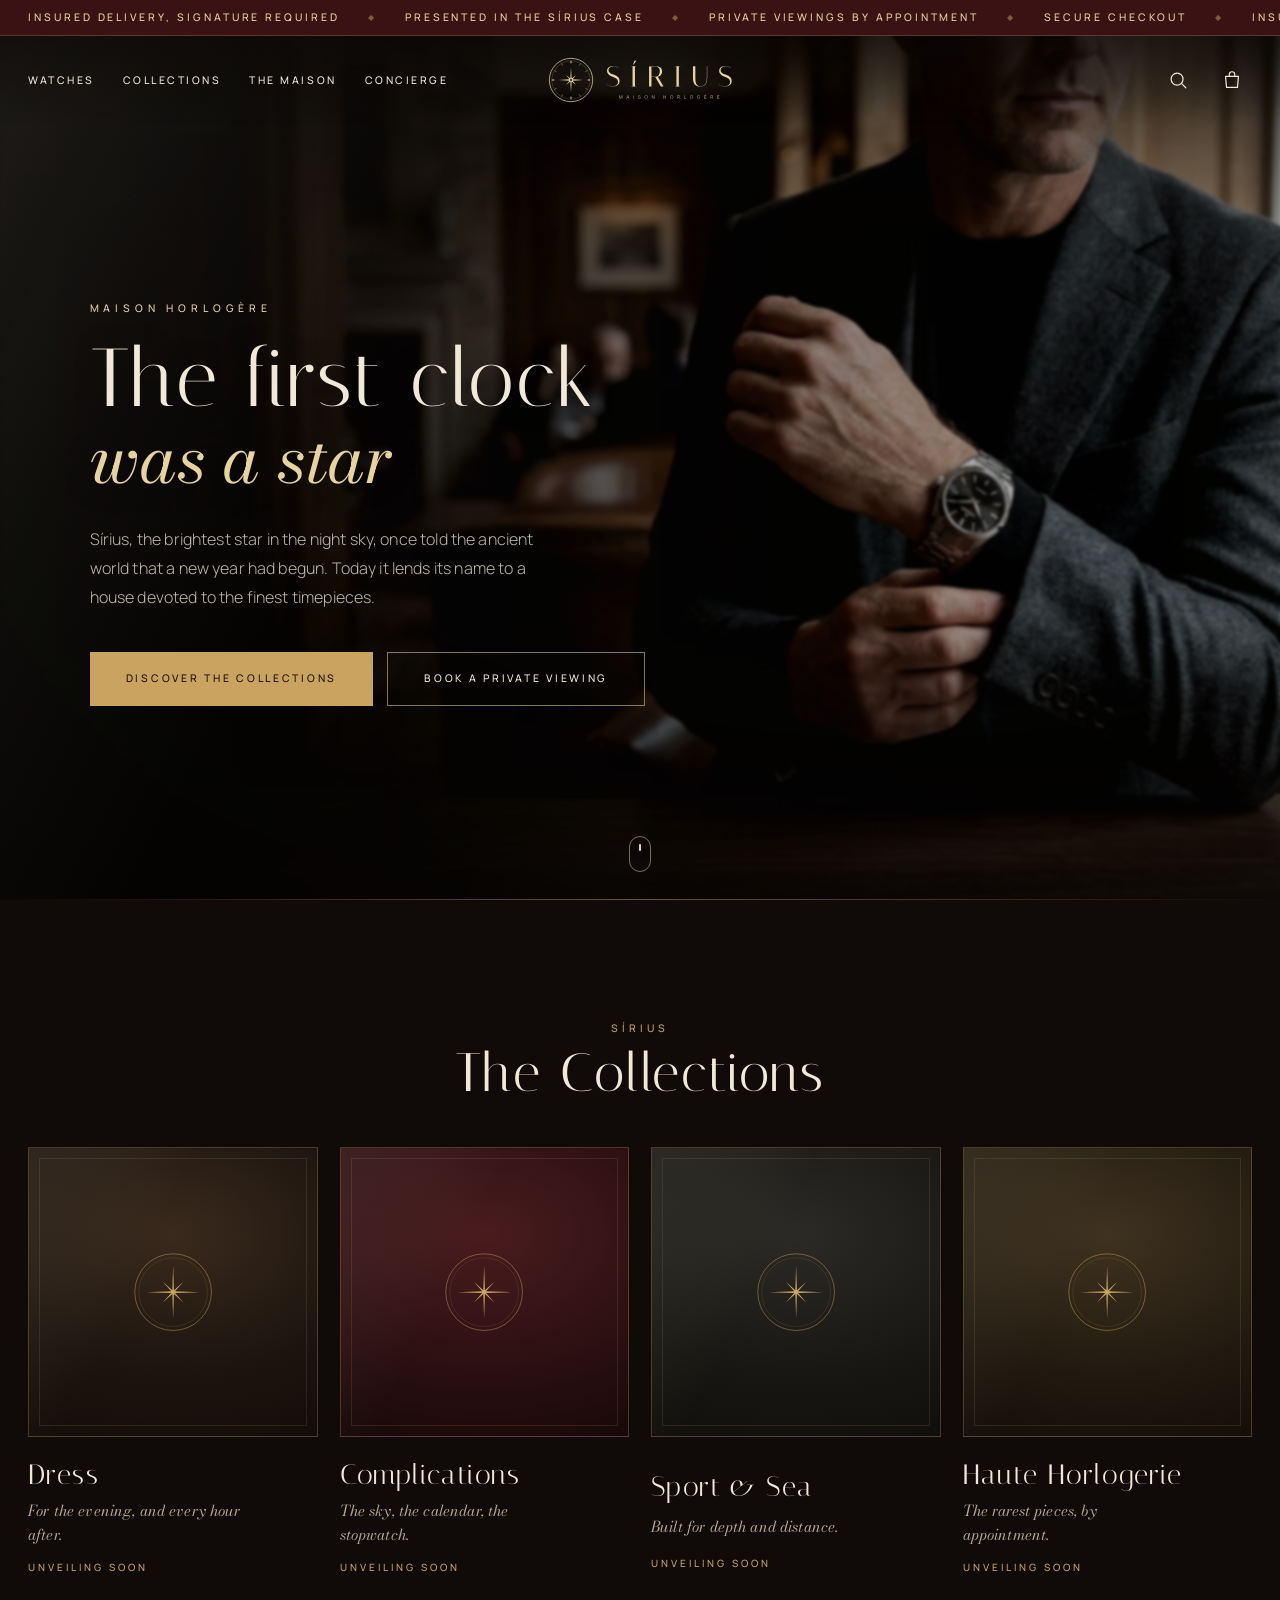
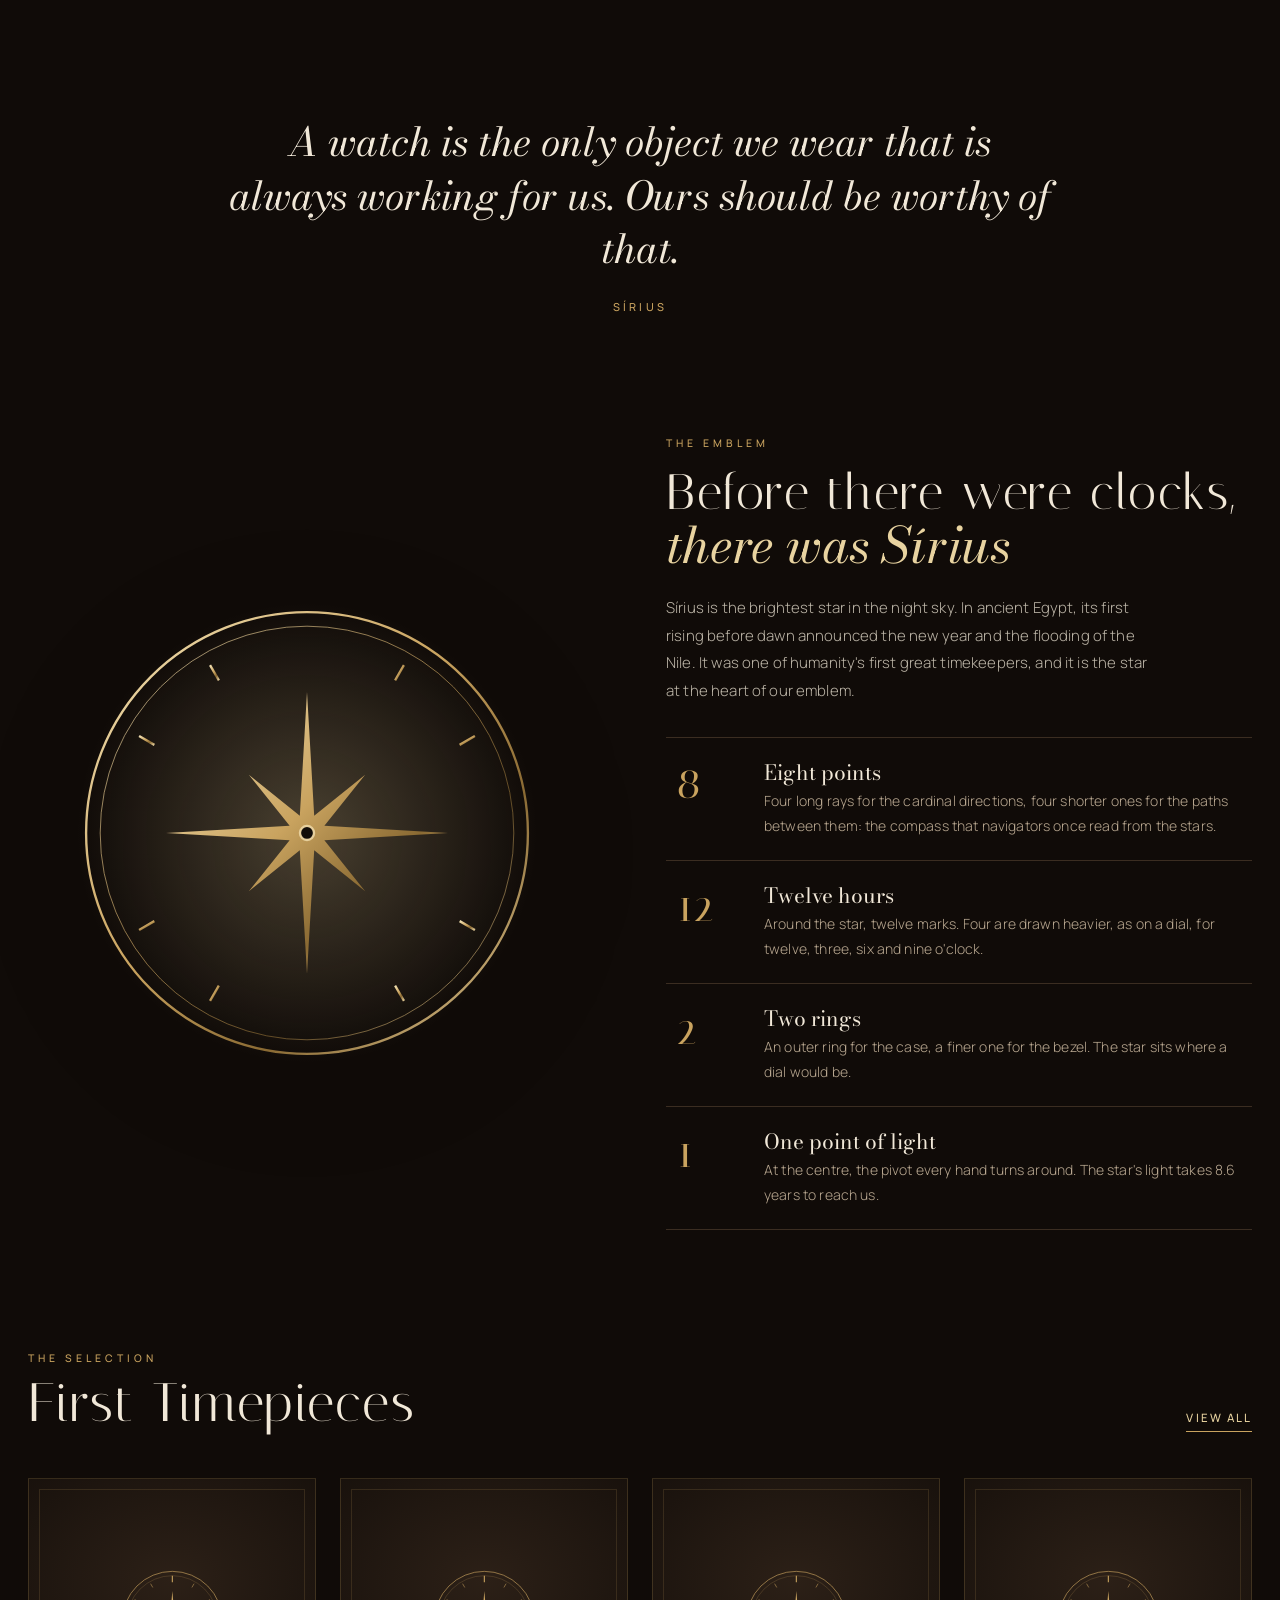
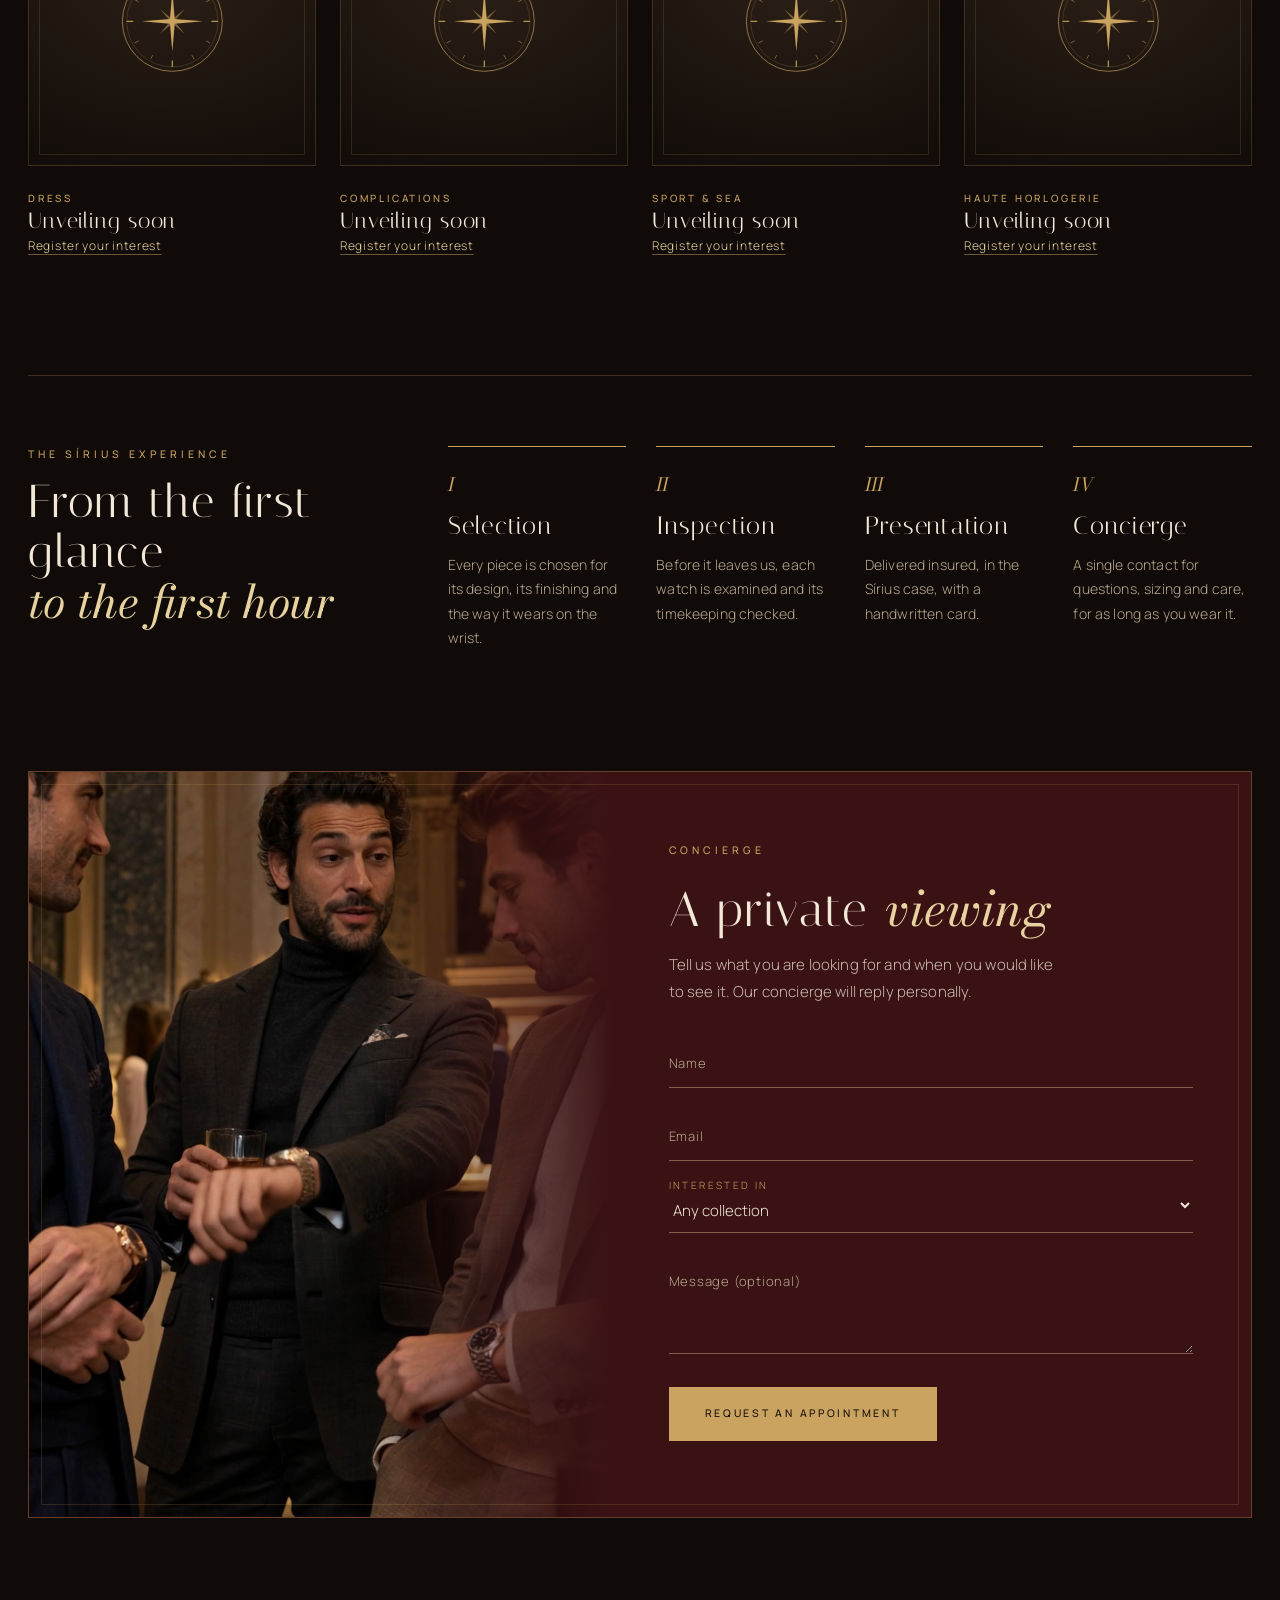
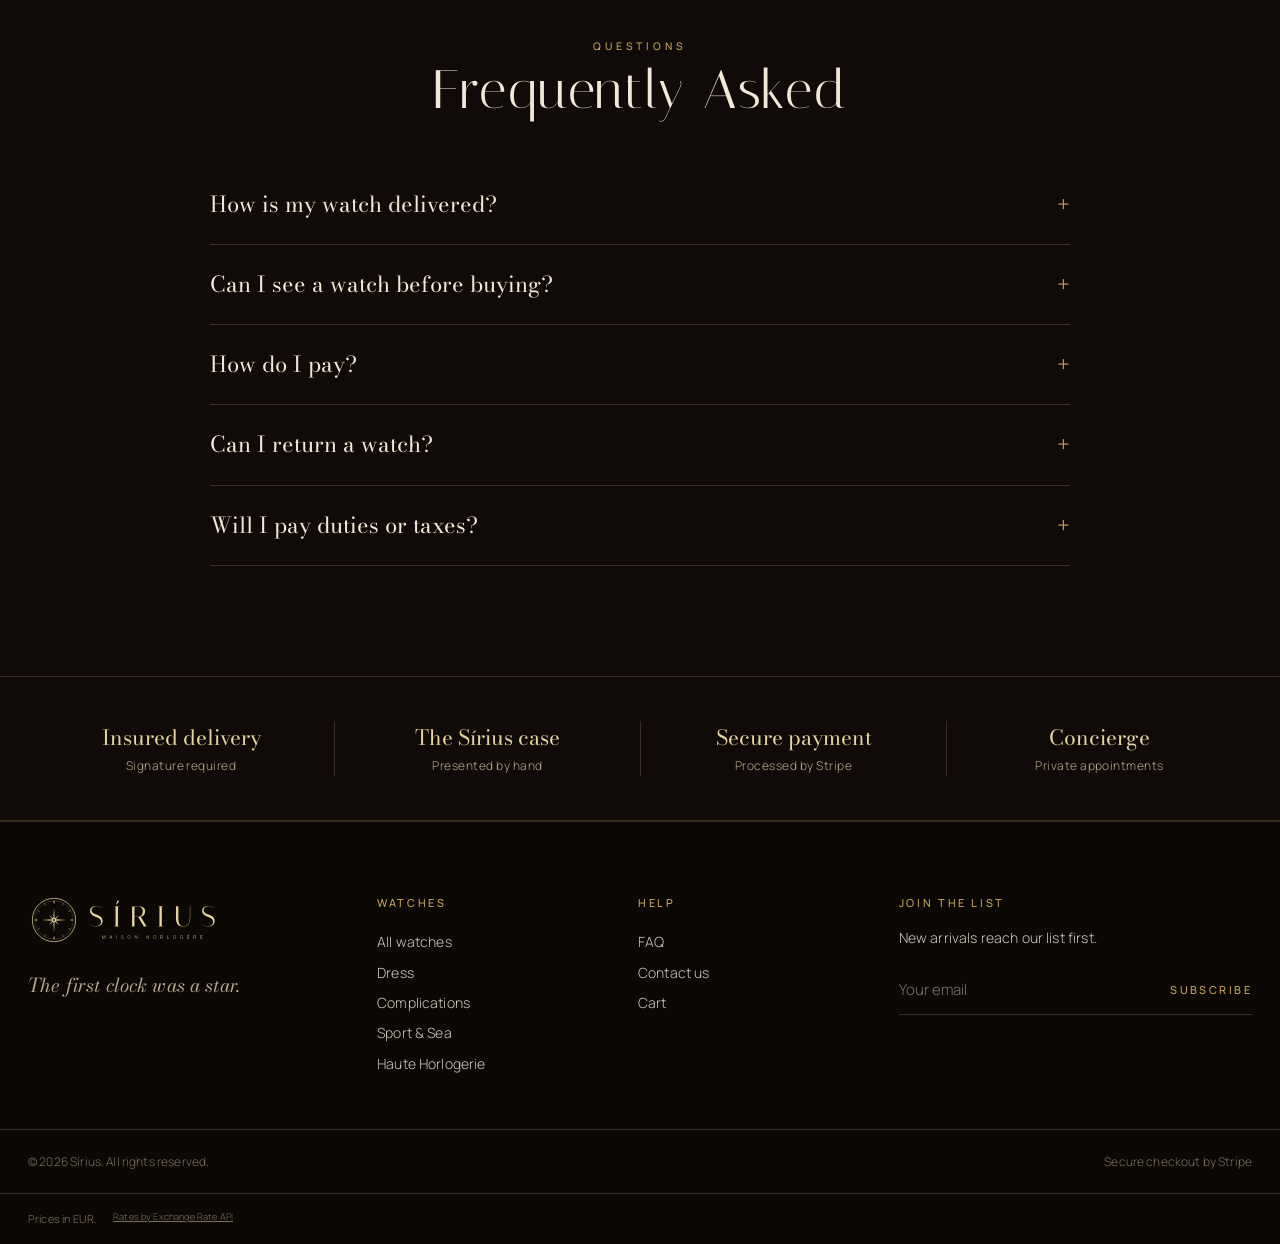
==== commit aa75aa96: "Sharper desktop banner, black-mirror filter, square shapes, quieter branding - Desktop banner upscal" ====
--- a/index.html
+++ b/index.html
@@ -15,7 +15,7 @@
   <script src="js/traducao.js" defer></script>
   <script src="js/moedas.js" defer></script>
   <script src="js/app.js" defer></script>
-  <link rel="preload" as="image" href="img/banners/hero-desktop.webp" type="image/webp" media="(orientation: landscape)">
+  <link rel="preload" as="image" type="image/webp" imagesrcset="img/banners/hero-desktop-1920.webp 1920w, img/banners/hero-desktop.webp 2752w" imagesizes="100vw" media="(orientation: landscape)">
   <script src="js/home.js" defer></script>
 </head>
 <body class="home">
@@ -24,14 +24,13 @@
   <section class="hero" aria-label="Sírius">
     <picture class="hero-foto">
       <source media="(orientation: portrait)" srcset="img/video/salao-poster.jpg">
-      <source type="image/webp" srcset="img/banners/hero-desktop.webp">
+      <source type="image/webp" srcset="img/banners/hero-desktop-1920.webp 1920w, img/banners/hero-desktop.webp 2752w" sizes="100vw">
       <img src="img/banners/hero-desktop.jpg" alt="" fetchpriority="high">
     </picture>
     <video class="hero-video" muted loop playsinline preload="none" poster="img/video/salao-poster.jpg" aria-hidden="true"></video>
     <div class="hero-veu" aria-hidden="true"></div>
-    <div class="hero-moldura" aria-hidden="true"></div>
+    <div class="hero-espelho" aria-hidden="true"></div>
     <div class="hero-txt">
-      <svg class="hero-estrela" viewBox="0 0 100 100" aria-hidden="true"><defs><linearGradient id="hg" x1="0" y1="0" x2="1" y2="1"><stop offset="0" stop-color="#f6e7bf"/><stop offset=".5" stop-color="#c9a35f"/><stop offset="1" stop-color="#e8d3a0"/></linearGradient></defs><path d="M50 2 L55 45 L98 50 L55 55 L50 98 L45 55 L2 50 L45 45 Z" fill="url(#hg)"/><path d="M50 22 L53 47 L78 50 L53 53 L50 78 L47 53 L22 50 L47 47 Z" fill="url(#hg)" opacity=".75" transform="rotate(45 50 50)"/></svg>
       <small>Maison Horlogère</small>
       <h1>The first clock <em>was a star</em></h1>
       <p>Sírius, the brightest star in the night sky, once told the ancient world that a new year had begun. Today it lends its name to a house devoted to the finest timepieces.</p>
@@ -44,12 +43,11 @@
   </section>
 
   <section class="secao revela" id="colecoes">
-    <div class="secao-topo centro"><div><span class="sobretitulo">Four constellations</span><h2>The Collections</h2><div class="ornamento" aria-hidden="true"><i></i>✦<i></i></div></div></div>
+    <div class="secao-topo centro"><div><span class="sobretitulo">Sírius</span><h2>The Collections</h2></div></div>
     <div class="arcos" id="arcos"></div>
   </section>
 
   <section class="manifesto revela">
-    <div class="ornamento" aria-hidden="true"><i></i>✦<i></i></div>
     <p>A watch is the only object we wear that is always working for us. Ours should be worthy of that.</p>
     <small>Sírius</small>
   </section>
@@ -113,7 +111,7 @@
   </section>
 
   <section class="secao revela" id="faq">
-    <div class="secao-topo centro"><div><span class="sobretitulo">Questions</span><h2>Frequently Asked</h2><div class="ornamento" aria-hidden="true"><i></i>✦<i></i></div></div></div>
+    <div class="secao-topo centro"><div><span class="sobretitulo">Questions</span><h2>Frequently Asked</h2></div></div>
     <div class="faq">
       <details><summary>How is my watch delivered?</summary><p>Every timepiece is shipped insured, in discreet packaging, and requires a signature on delivery. Tracking is sent by email.</p></details>
       <details><summary>Can I see a watch before buying?</summary><p>Yes. Request a private viewing through our concierge and we will arrange a time with you.</p></details>
--- a/css/style.css
+++ b/css/style.css
@@ -667,3 +667,37 @@
 body.home .topo{background-origin:border-box;background-repeat:no-repeat}
 body.home .topo:not(.rolou){border-bottom-color:transparent;border-bottom-width:0}
 .col-barra[hidden]{display:none}
+
+/* ===== refinamento: menos ornamento, formatos quadrados, espelho negro ===== */
+/* espelho negro sobre foto e vídeo do banner */
+.hero-veu{background:
+  linear-gradient(90deg,rgba(8,6,4,.88) 0%,rgba(8,6,4,.66) 30%,rgba(8,6,4,.22) 56%,rgba(8,6,4,.06) 78%,rgba(8,6,4,.12) 100%),
+  linear-gradient(180deg,rgba(8,6,4,.6) 0%,rgba(8,6,4,.12) 24%,rgba(8,6,4,.12) 68%,rgba(8,6,4,.82) 100%)}
+.hero-espelho{position:absolute;inset:0;pointer-events:none;z-index:1;
+  background:linear-gradient(118deg,rgba(255,244,222,.10) 0%,rgba(255,244,222,.035) 18%,rgba(255,244,222,0) 34%),
+             radial-gradient(120% 90% at 70% 45%,rgba(0,0,0,0) 40%,rgba(0,0,0,.45) 100%);
+}
+.hero-espelho::after{content:"";position:absolute;left:0;right:0;bottom:0;height:1px;background:linear-gradient(90deg,transparent,rgba(201,163,95,.5),transparent)}
+.hero-txt{z-index:3}
+@media (orientation:portrait),(max-width:720px){
+  .hero-veu{background:linear-gradient(180deg,rgba(8,6,4,.62) 0%,rgba(8,6,4,.18) 22%,rgba(8,6,4,.22) 46%,rgba(8,6,4,.84) 72%,rgba(8,6,4,.97) 100%)}
+}
+/* tipografia mais sóbria: dourado sólido no lugar do degradê */
+h1 em,h2 em{background:none;-webkit-background-clip:initial;background-clip:initial;color:var(--ouro-claro)}
+.emblema-lista li>span{background:none;-webkit-background-clip:initial;background-clip:initial;color:var(--ouro)}
+.btn-ouro{background:var(--ouro);color:#1a1209}
+.btn-ouro:hover{background:var(--ouro-claro);color:#1a1209;box-shadow:none}
+/* coleções: quadrados */
+.arcos{gap:22px}
+.arco-janela{aspect-ratio:1/1;border-radius:0;border-color:rgba(201,163,95,.3)}
+.arco-janela::before{border-radius:0;inset:10px;border-color:rgba(201,163,95,.14)}
+.arco-janela svg{width:46%}
+.arco-txt{justify-items:start;text-align:left}
+.arco{text-align:left}
+/* produtos: quadrados */
+.card-img,.card-vazio .vazio-img,.foto-principal,.thumbs button,.item img{aspect-ratio:1/1}
+.card-vazio .vazio-img{border-color:rgba(201,163,95,.2)}
+.estrela-vazio{width:38%}
+/* menos brilho no emblema */
+.emblema-arte .pontas{animation-duration:220s}
+.hero-foto img,.hero-video{filter:brightness(.9) contrast(1.08) saturate(.9)}
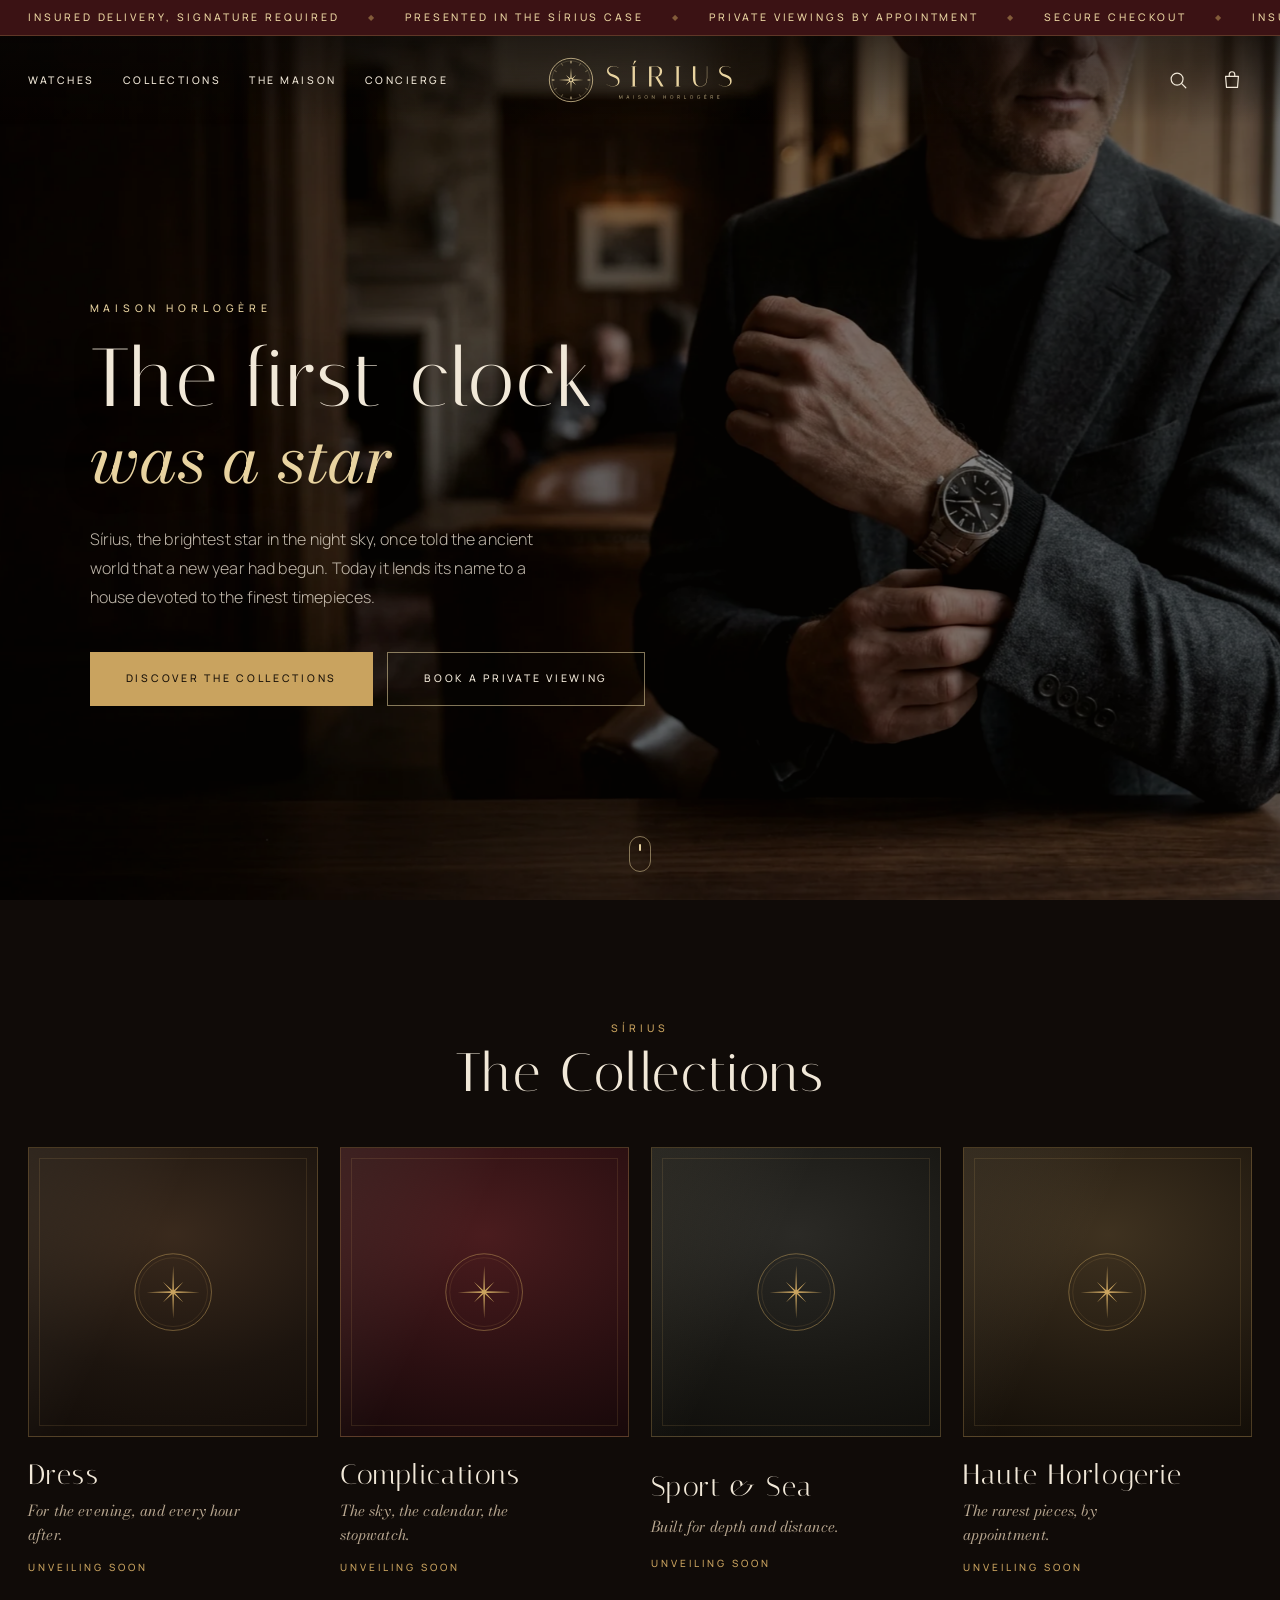
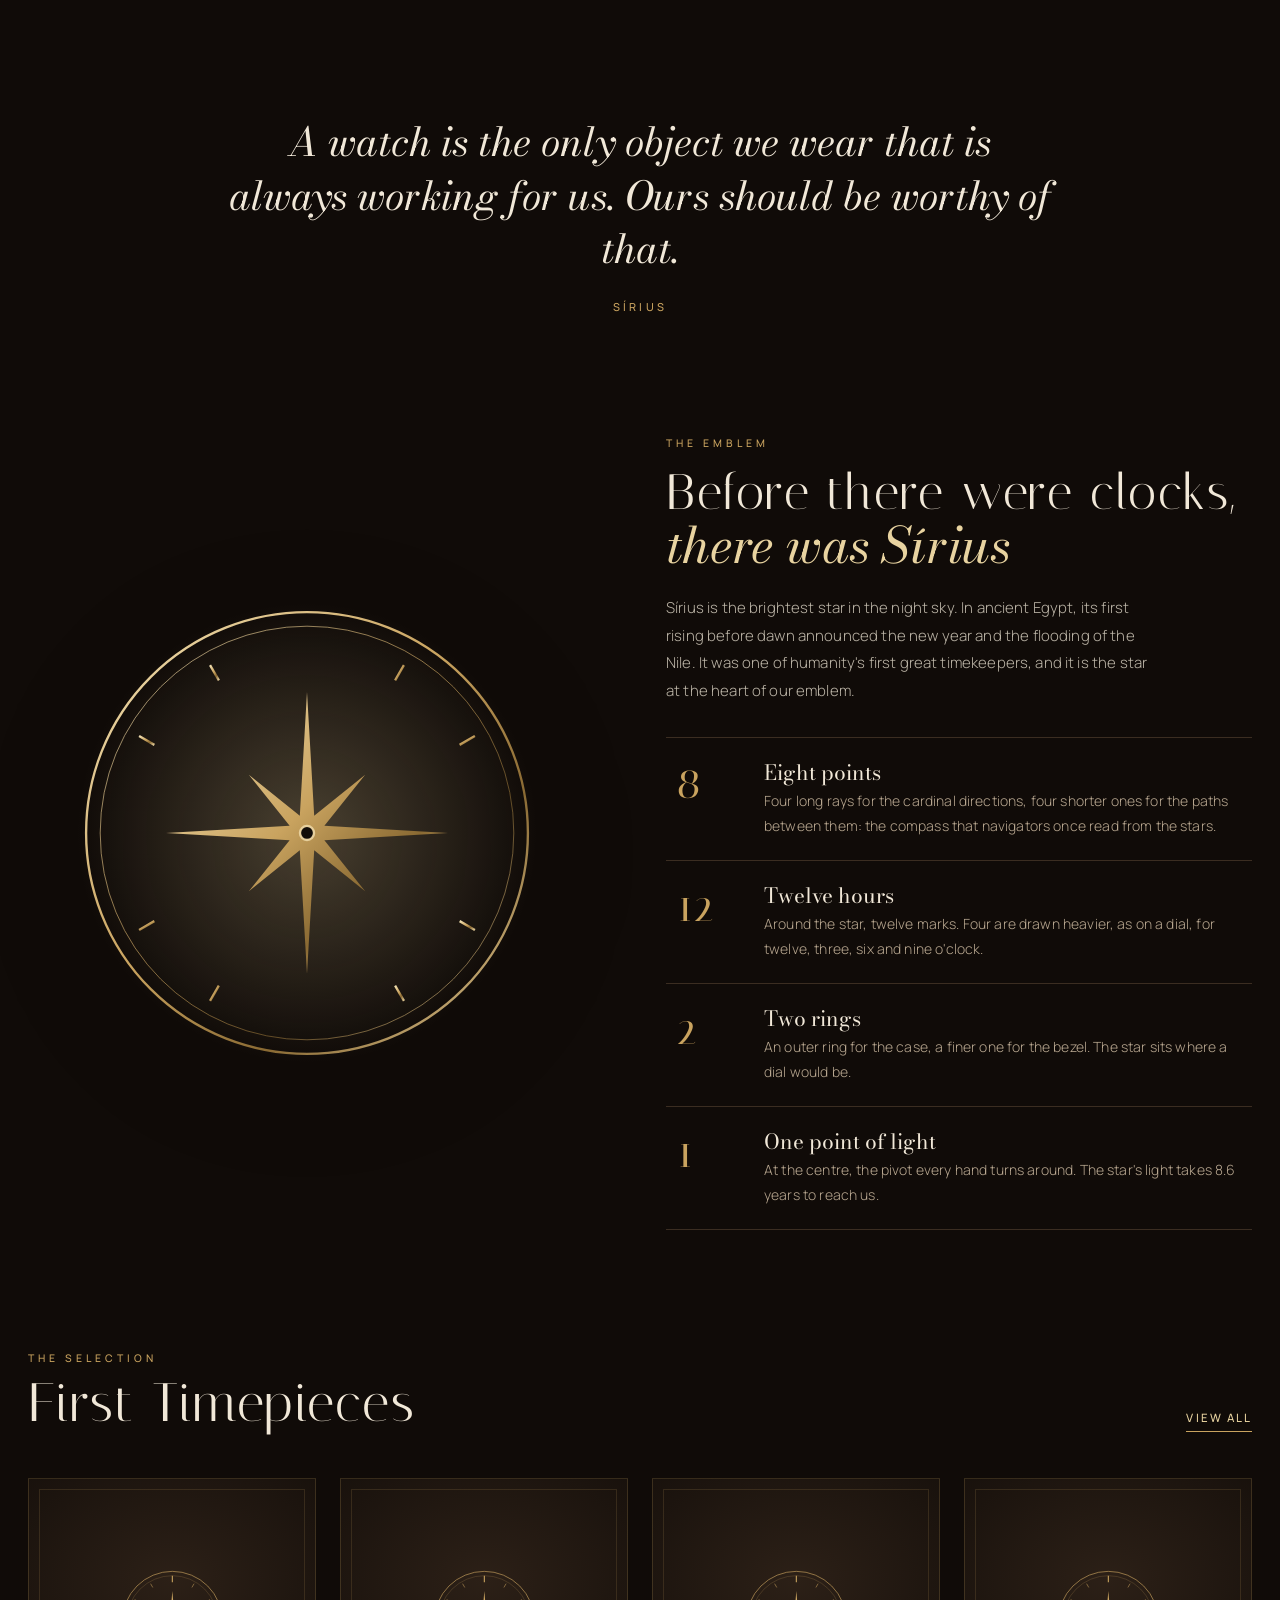
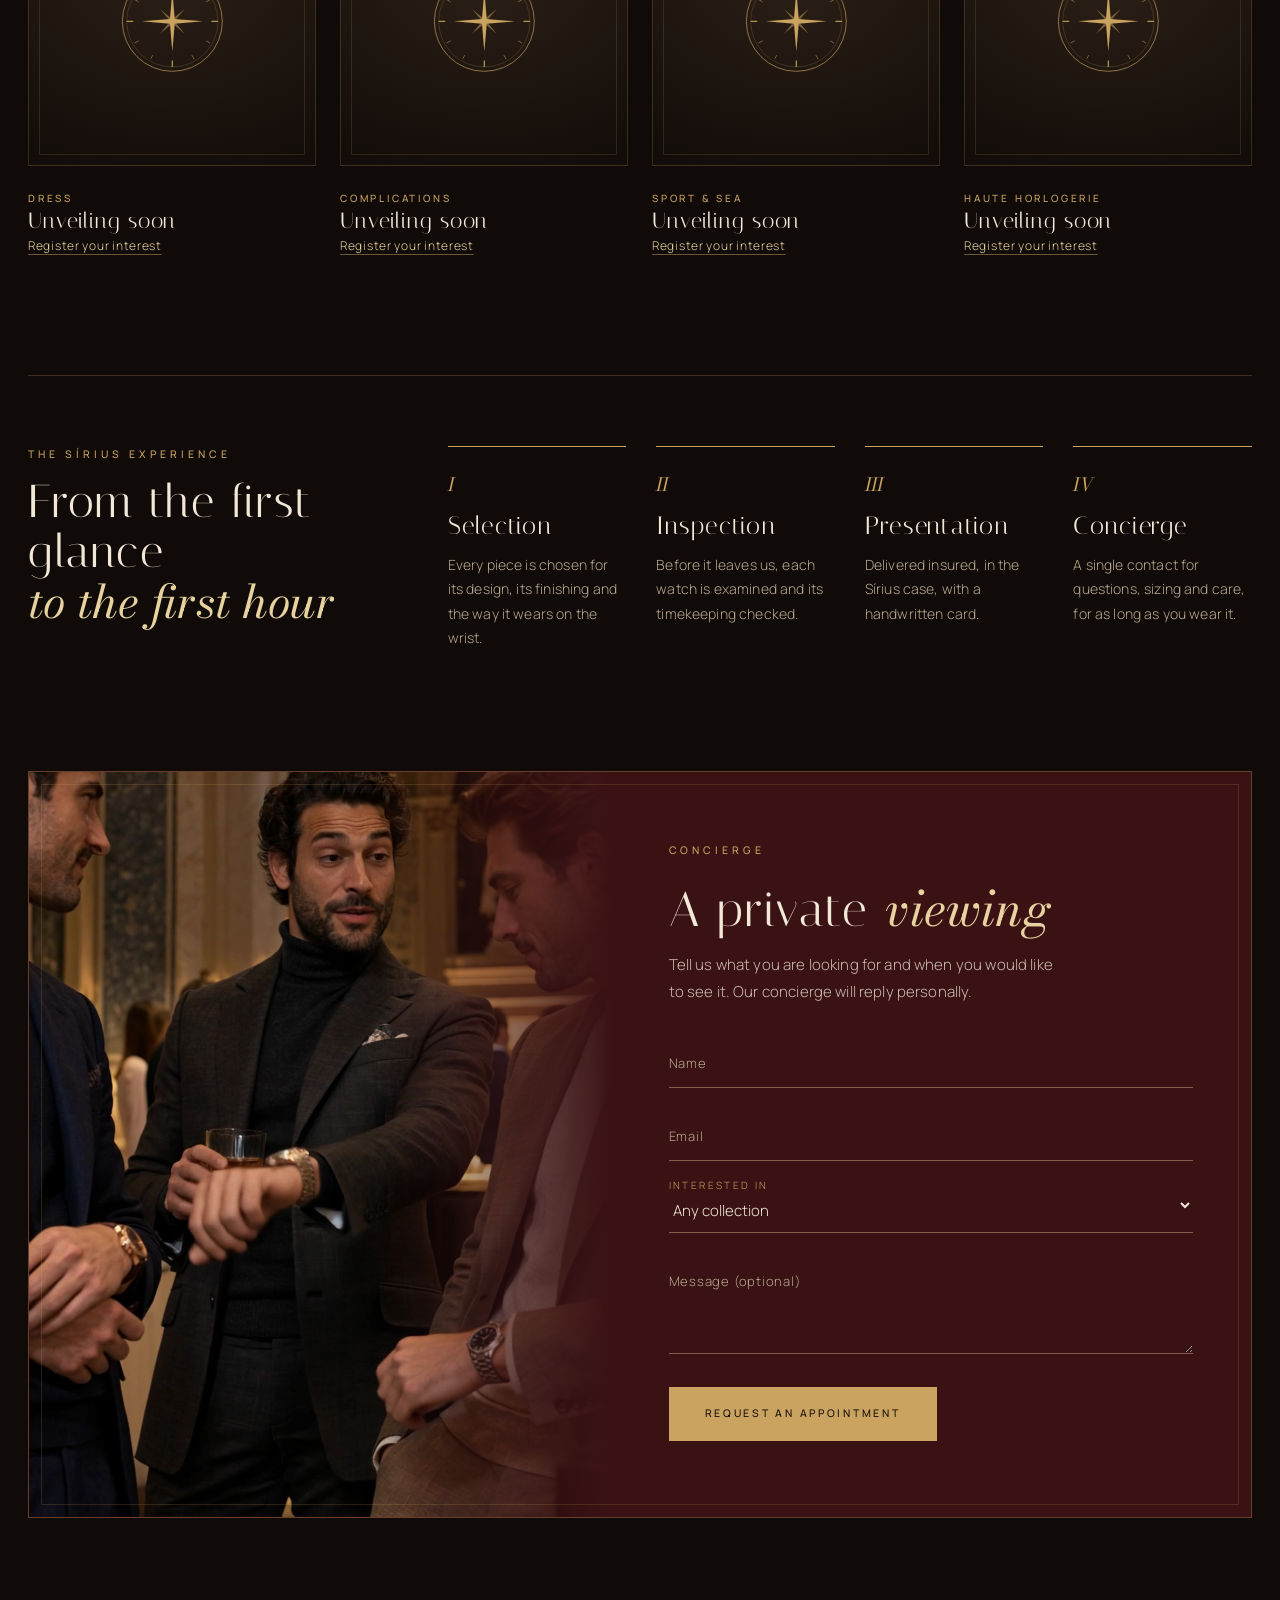
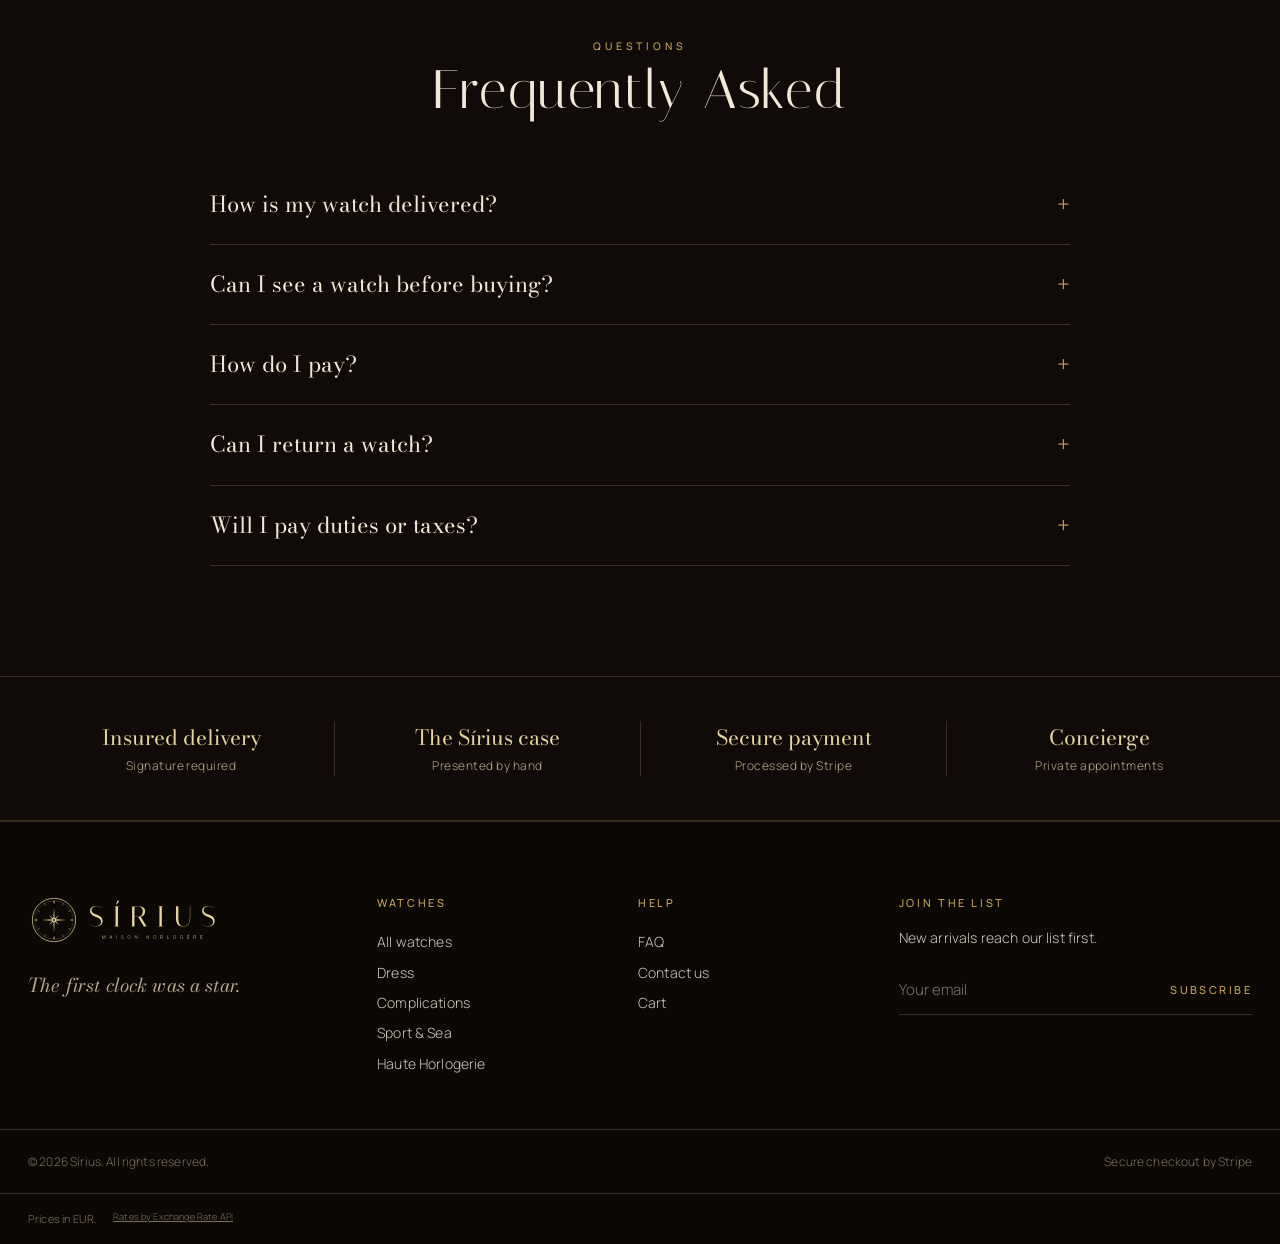
==== commit 8c162dbb: "Banner: plain uniform darkening only Remove the glass reflection, vignette and colour filter; the ph" ====
--- a/index.html
+++ b/index.html
@@ -29,7 +29,6 @@
     </picture>
     <video class="hero-video" muted loop playsinline preload="none" poster="img/video/salao-poster.jpg" aria-hidden="true"></video>
     <div class="hero-veu" aria-hidden="true"></div>
-    <div class="hero-espelho" aria-hidden="true"></div>
     <div class="hero-txt">
       <small>Maison Horlogère</small>
       <h1>The first clock <em>was a star</em></h1>
--- a/css/style.css
+++ b/css/style.css
@@ -701,3 +701,9 @@
 /* menos brilho no emblema */
 .emblema-arte .pontas{animation-duration:220s}
 .hero-foto img,.hero-video{filter:brightness(.9) contrast(1.08) saturate(.9)}
+
+/* banner: apenas escurecido (sem reflexo, sem vinheta, sem desfoque) */
+.hero-espelho{display:none}
+.hero-foto img,.hero-video{filter:none}
+.hero-veu{background:rgba(6,4,3,.5)}
+@media (orientation:portrait),(max-width:720px){.hero-veu{background:rgba(6,4,3,.55)}}
